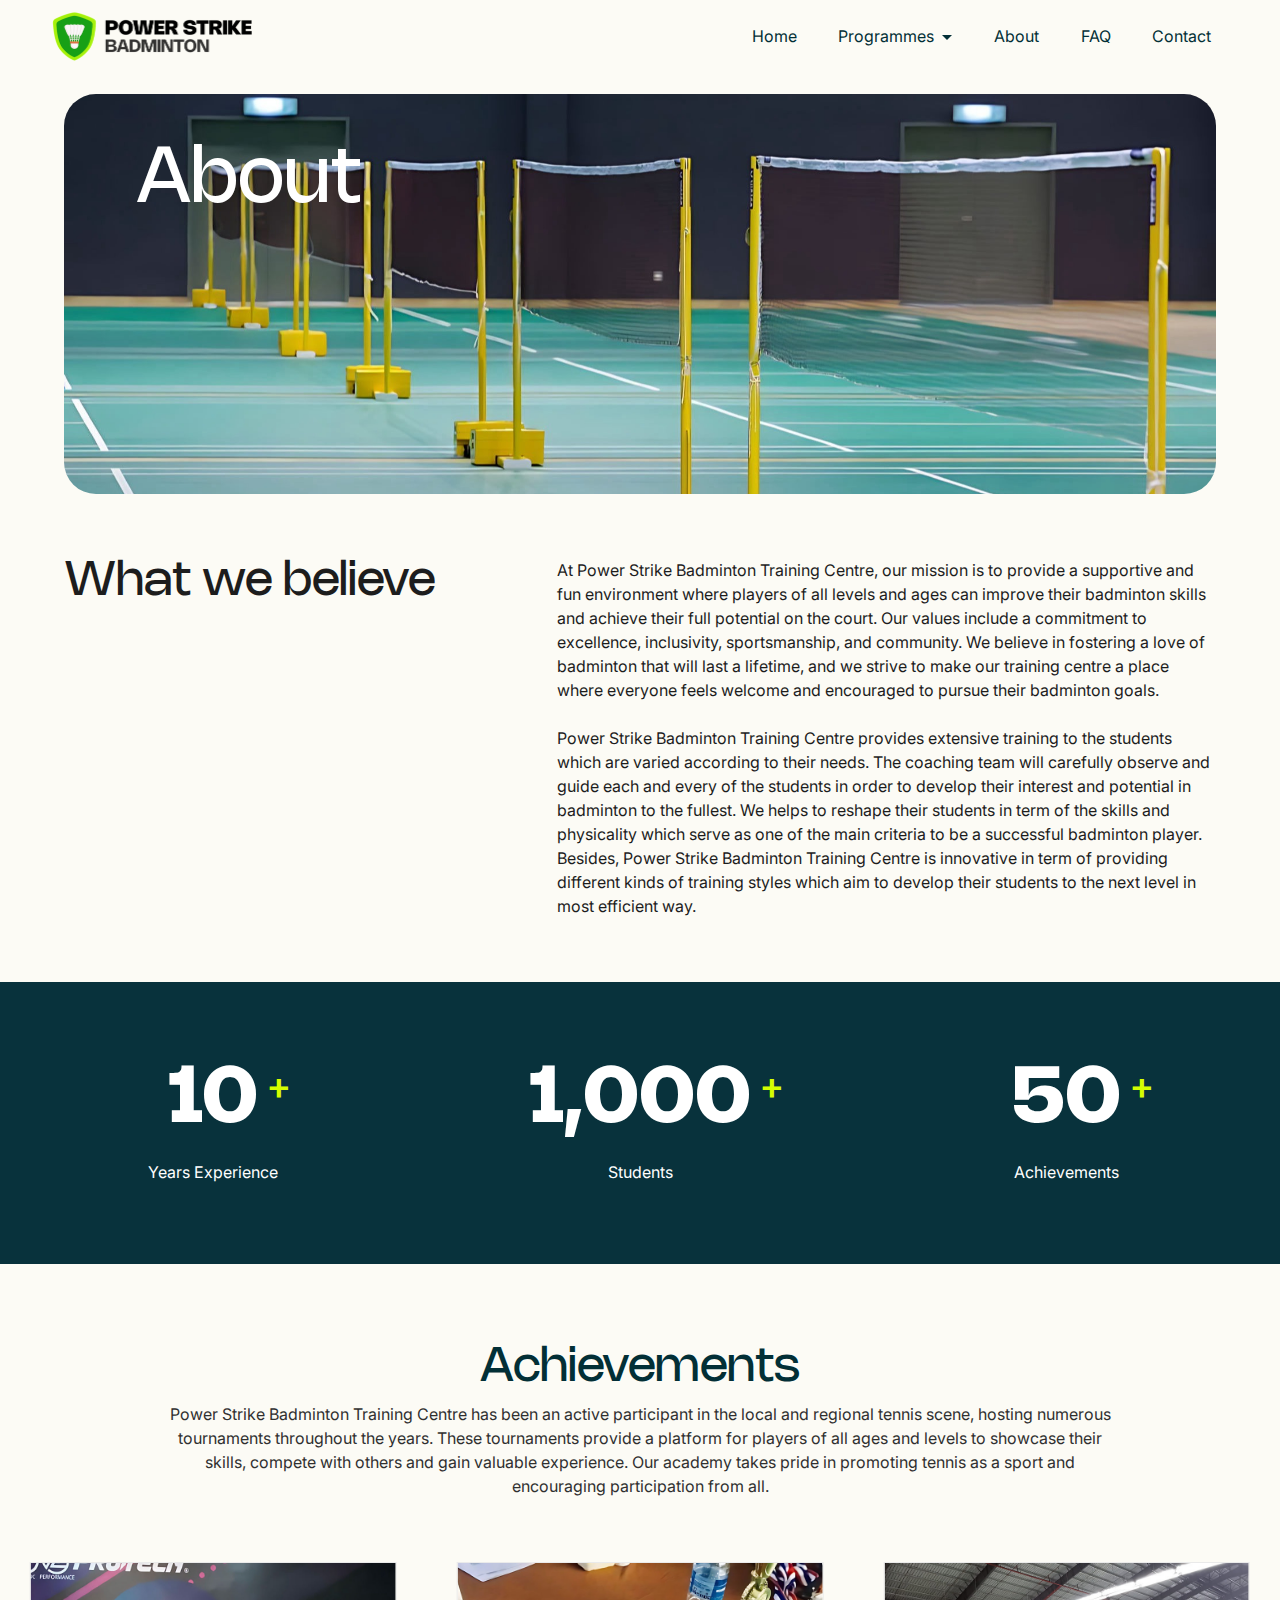
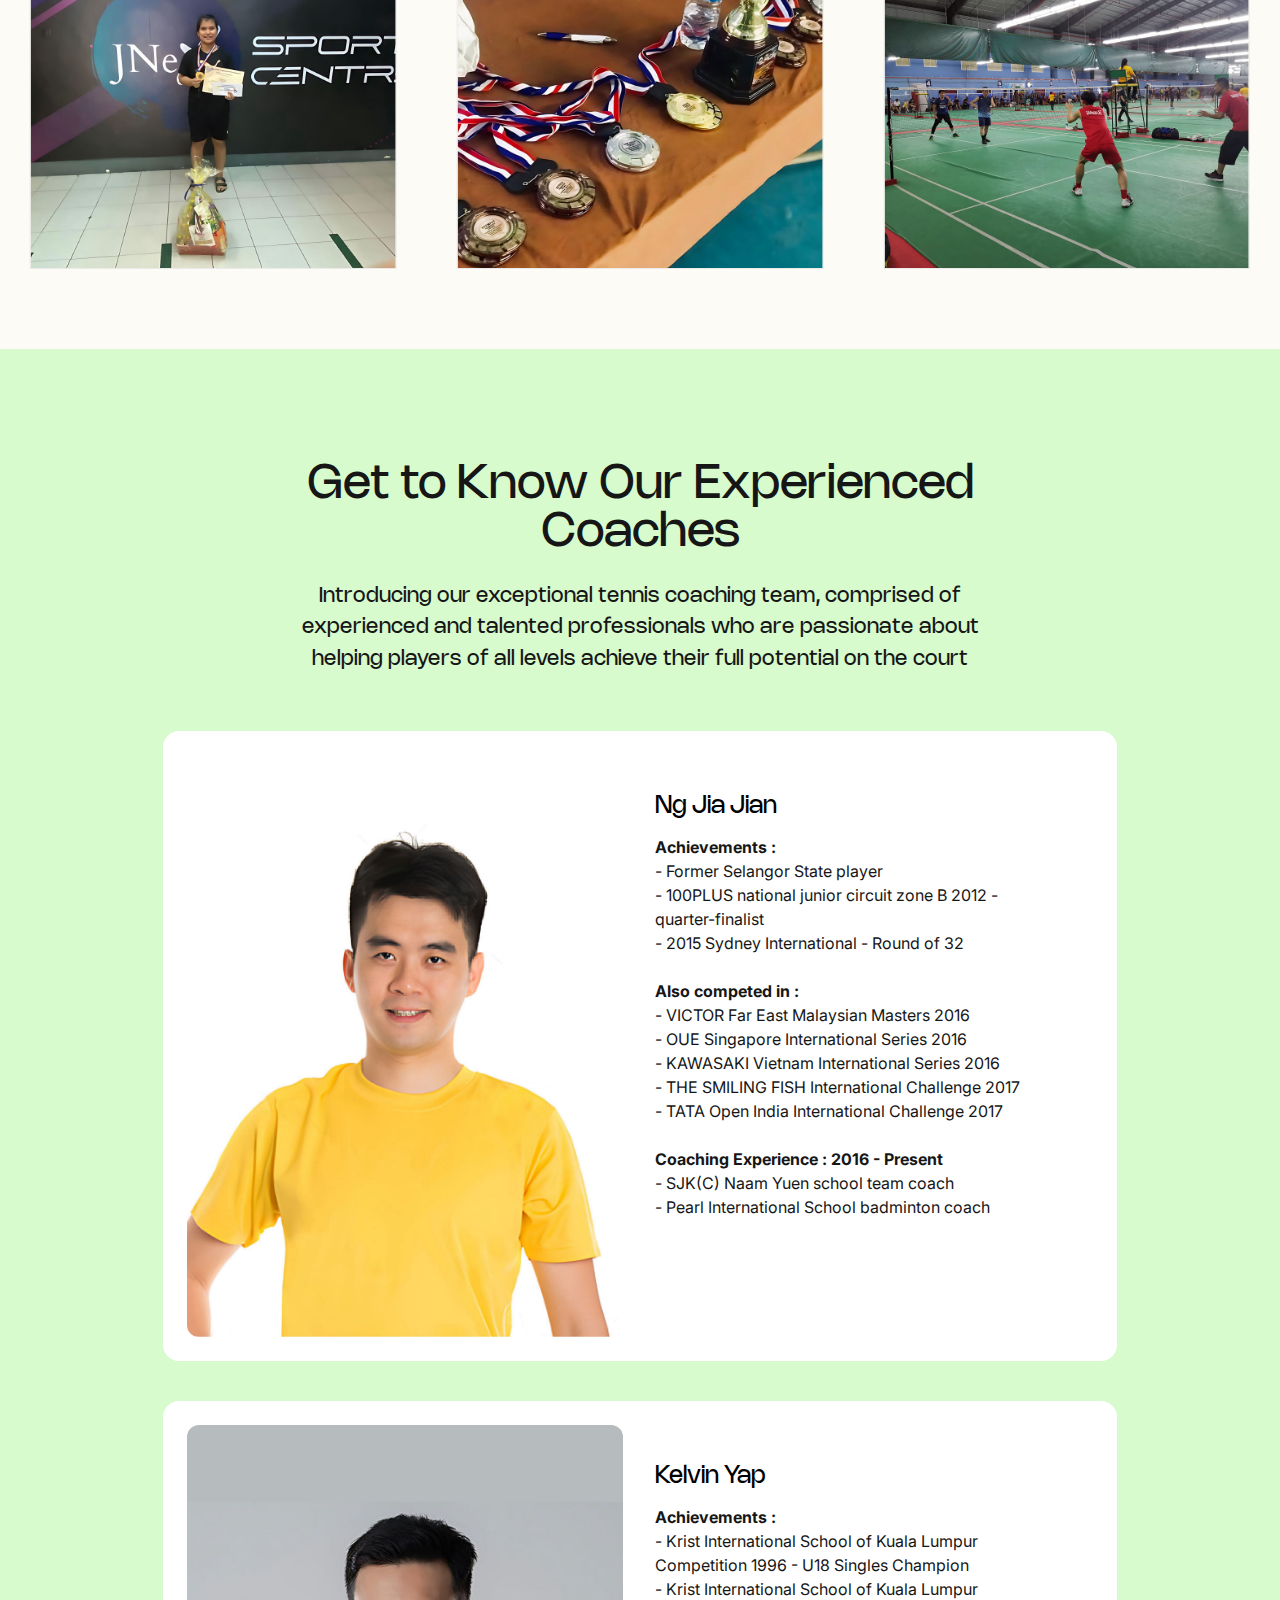
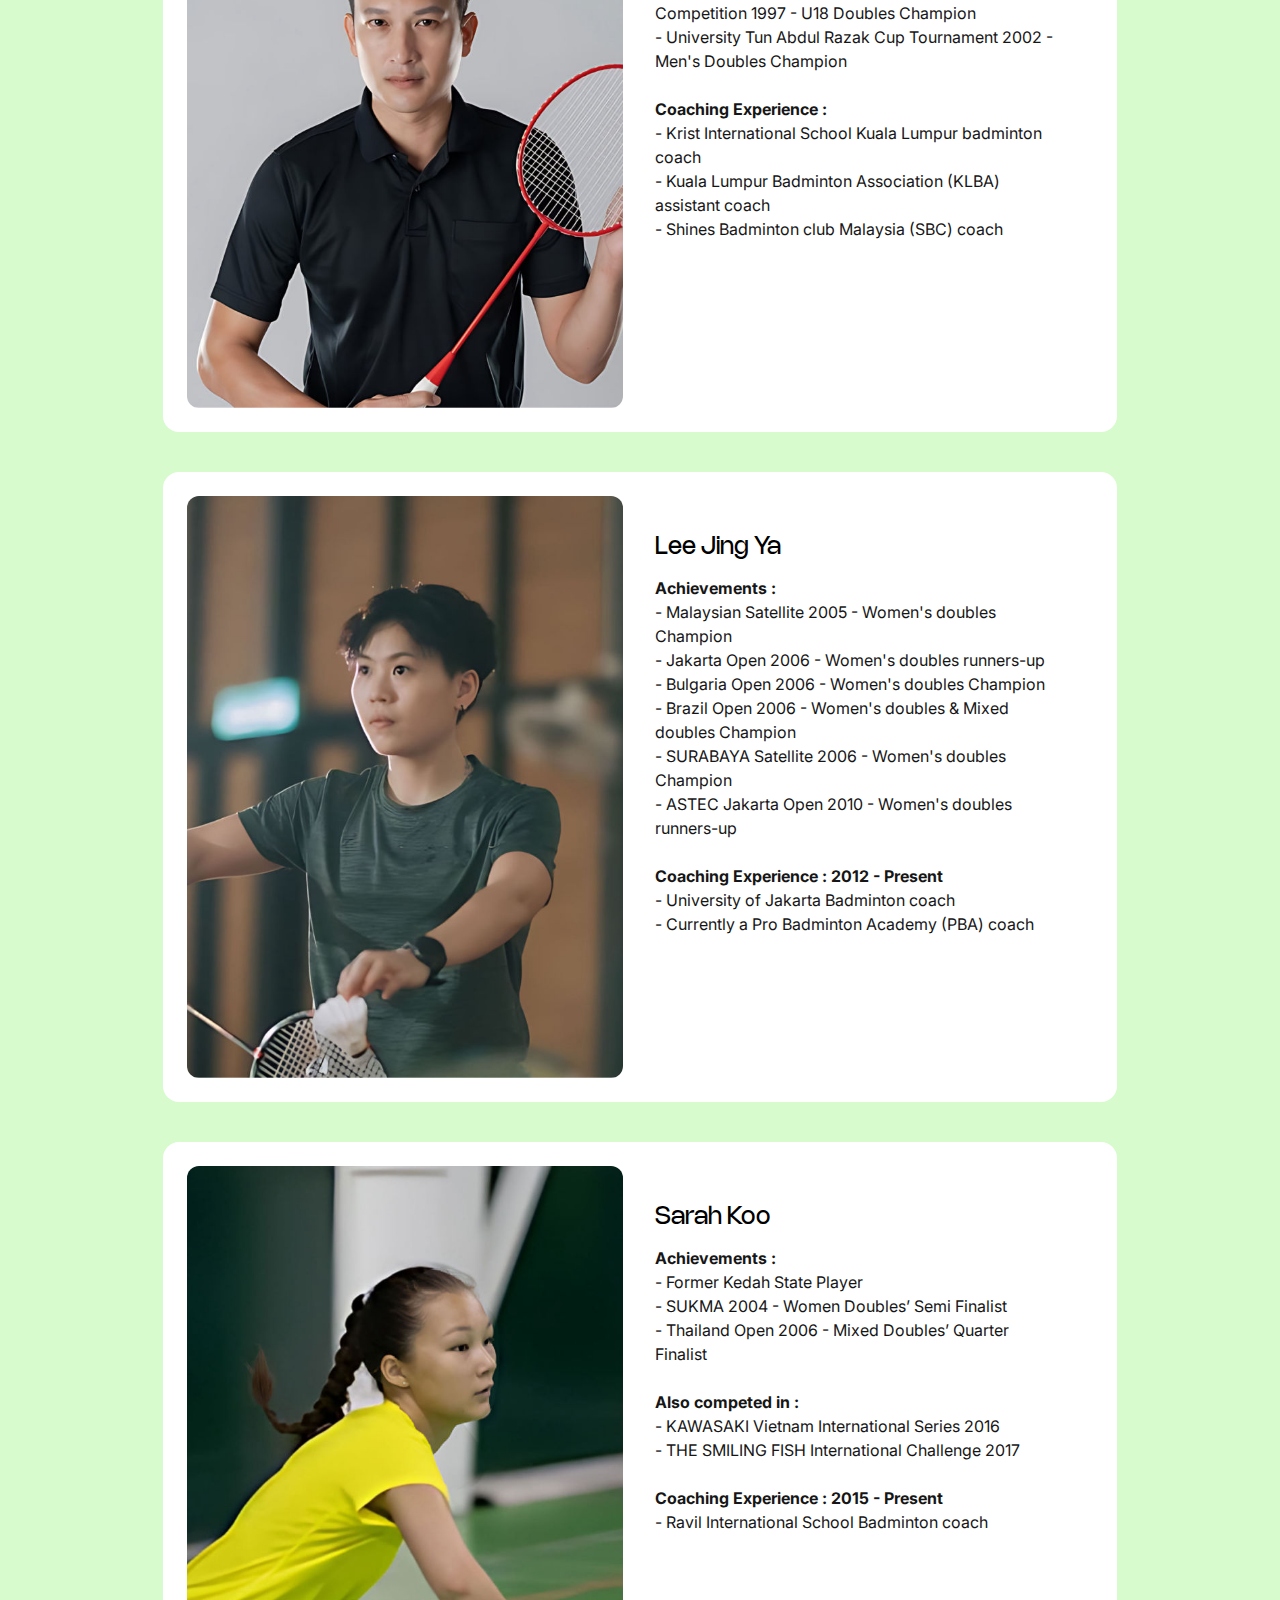
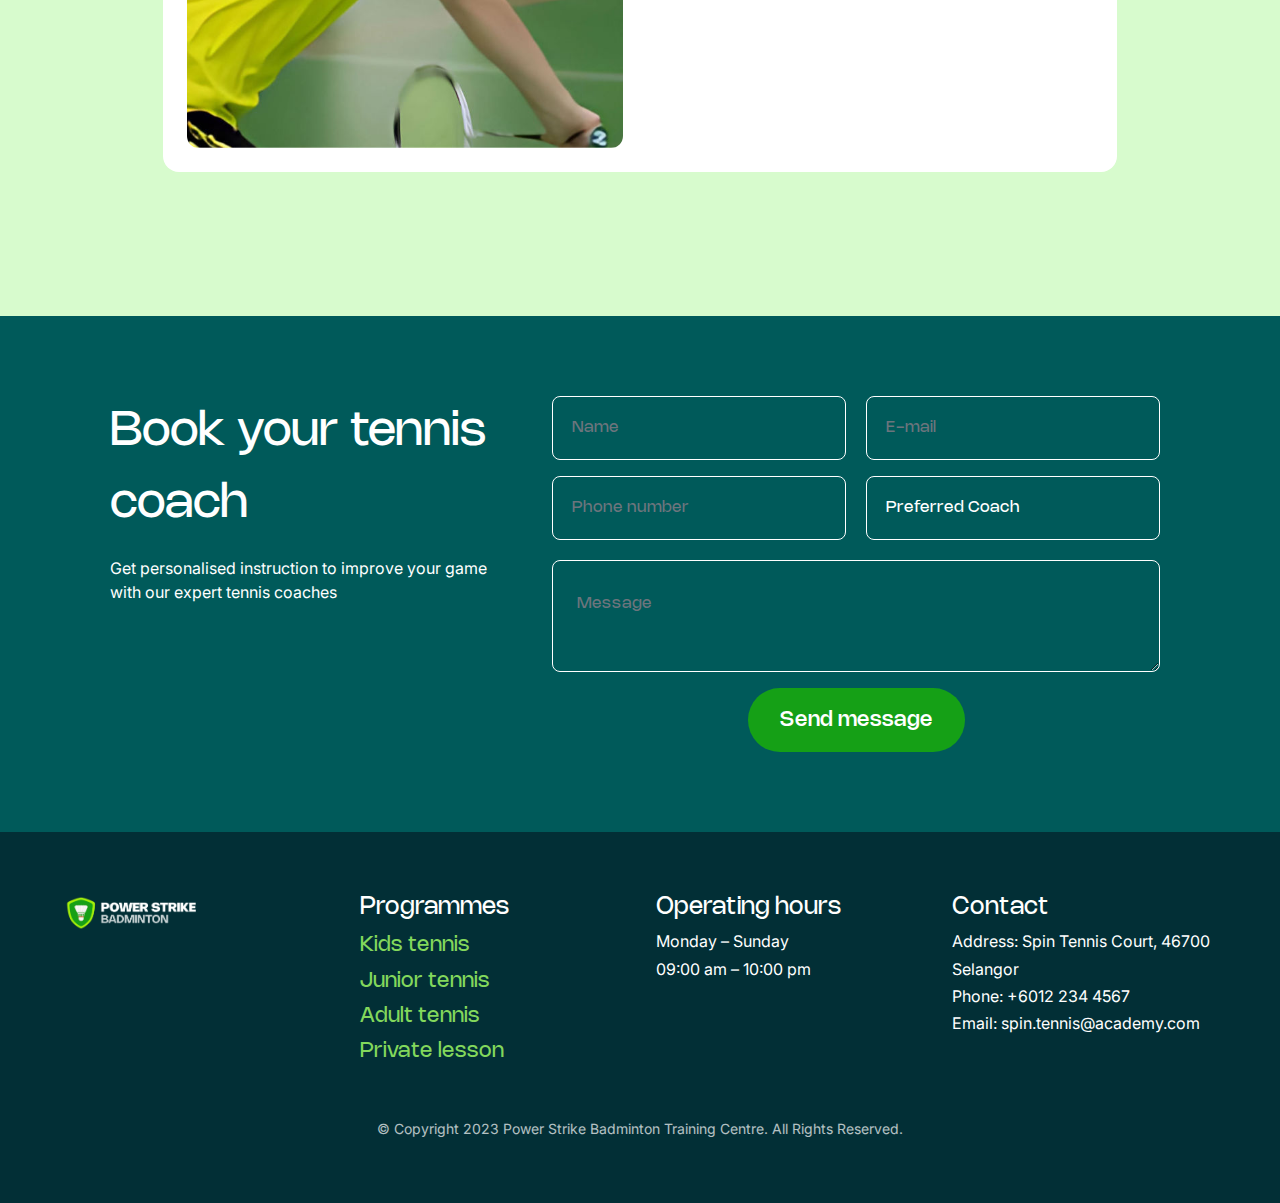
==== about.html @ 997b8aa1 "create github pages" ====
<!DOCTYPE html>
<html  >
<head>
  
  <meta charset="UTF-8">
  <meta http-equiv="X-UA-Compatible" content="IE=edge">
  
  <meta name="twitter:card" content="summary_large_image"/>
  <meta name="twitter:image:src" content="assets/images/about-meta.jpg">
  <meta property="og:image" content="assets/images/about-meta.jpg">
  <meta name="twitter:title" content="About | Power Strike Badminton Training Centre">
  <meta name="viewport" content="width=device-width, initial-scale=1, minimum-scale=1">
  <link rel="shortcut icon" href="assets/images/psb-icon-128x128.png" type="image/x-icon">
  <meta name="description" content="Step into the energetic world of Power Strike Badminton Training Centre, where our team of friendly coaches and welcoming atmosphere make every session a joyful journey towards badminton mastery.">
  
  
  <title>About | Power Strike Badminton Training Centre</title>
  <link rel="stylesheet" href="assets/web/assets/mobirise-icons2/mobirise2.css">
  <link rel="stylesheet" href="assets/bootstrap/css/bootstrap.min.css">
  <link rel="stylesheet" href="assets/bootstrap/css/bootstrap-grid.min.css">
  <link rel="stylesheet" href="assets/bootstrap/css/bootstrap-reboot.min.css">
    <link rel="stylesheet" href="assets/dropdown/css/style.css">
  <link rel="stylesheet" href="assets/socicon/css/styles.css">
  <link rel="stylesheet" href="assets/recaptcha.css">
  <link href="assets/fonts/style.css" rel="stylesheet">
  <link rel="preload" href="https://fonts.googleapis.com/css?family=Inter:100,200,300,400,500,600,700,800,900&display=swap" as="style" onload="this.onload=null;this.rel='stylesheet'">
  <noscript><link rel="stylesheet" href="https://fonts.googleapis.com/css?family=Inter:100,200,300,400,500,600,700,800,900&display=swap"></noscript>
  <link rel="preload" as="style" href="assets/mobirise/css/mbr-additional.css"><link rel="stylesheet" href="assets/mobirise/css/mbr-additional.css" type="text/css">

  
  
  

</head>
<body>

<!-- Analytics -->
<!-- Google tag (gtag.js) -->
<script async src="https://www.googletagmanager.com/gtag/js?id=G-ED5LH9JKSZ"></script>
<script>
  window.dataLayer = window.dataLayer || [];
  function gtag(){dataLayer.push(arguments);}
  gtag('js', new Date());

  gtag('config', 'G-ED5LH9JKSZ');
</script>
<!-- /Analytics -->


  <style>
.display-4, .display-7, span, p, a {
    line-height: 150%;
}
.mbr-section-btn .btn {
    min-height: auto;
    padding: 16px 32px;
    font-weight: 500!important;
}
.copyright {
    font-size: 14px;
    opacity: 0.7;
}
.btn-primary,
.btn-primary:active {
  background: linear-gradient(to bottom, #15A016 0 33.33333333%, #15A016 33.33333333%, #0B4D23 66.66666667%, #0B4D23 66.66666667% 100%) !important;
  border: none !important;
  color: #fff !important;
  background-position: top !important;
  background-size: 100% 300% !important;
}
.btn-primary:hover,
.btn-primary:focus,
.btn-primary.focus,
.btn-primary.active {
  color: #ffffff !important;
  background: linear-gradient(to bottom, #15A016 0 33.33333333%, #15A016 33.33333333%, #0B4D23 66.66666667%, #0B4D23 66.66666667% 100%) !important;
  border: none !important;
  background-position: bottom !important;
  background-size: 100% 300% !important;
}
.cid-tD6SphtdWM .dropdown-item:hover,
.cid-tD6SphtdWM .dropdown-item:focus {
  background: #15A016 !important;
}
</style>
  <section data-bs-version="5.1" class="menu menu1 cid-tD6SphtdWM" once="menu" id="menu1-36">
    

    <nav class="navbar navbar-dropdown navbar-fixed-top navbar-expand-lg">
        <div class="container-fluid">
            <div class="navbar-brand">
                <span class="navbar-logo">
                    <a href="index.html">
                        <img src="assets/images/psb-logo-409x106.png" alt="Spin Tennis Academy" style="height: 3.3rem;">
                    </a>
                </span>
                
            </div>
            <button class="navbar-toggler" type="button" data-toggle="collapse" data-bs-toggle="collapse" data-target="#navbarSupportedContent" data-bs-target="#navbarSupportedContent" aria-controls="navbarNavAltMarkup" aria-expanded="false" aria-label="Toggle navigation">
                <div class="hamburger">
                    <span></span>
                    <span></span>
                    <span></span>
                    <span></span>
                </div>
            </button>
            <div class="collapse navbar-collapse" id="navbarSupportedContent">
                <ul class="navbar-nav nav-dropdown nav-right" data-app-modern-menu="true"><li class="nav-item"><a class="nav-link link text-success display-7" href="index.html">Home</a></li><li class="nav-item dropdown"><a class="nav-link link dropdown-toggle text-success show display-7" href="#" data-toggle="dropdown-submenu" data-bs-toggle="dropdown" data-bs-auto-close="outside" aria-expanded="false">Programmes</a><div class="dropdown-menu show" aria-labelledby="dropdown-338" data-bs-popper="none"><a class="dropdown-item text-success text-primary display-7" href="junior-beginner-programme.html">Junior Beginner Programme</a><a class="dropdown-item text-success text-primary display-7" href="elite-programme.html">Elite Programme</a><a class="dropdown-item text-success text-primary display-7" href="adult-programme.html">Adult Group Training</a><a class="dropdown-item text-success text-primary display-7" href="private-lesson.html">Private lesson</a></div></li><li class="nav-item"><a class="nav-link link text-success display-7" href="about.html">About</a></li>
                    
                    <li class="nav-item"><a class="nav-link link text-success text-primary display-7" href="faq.html">FAQ</a></li>
                    <li class="nav-item"><a class="nav-link link text-success display-7" href="contact.html">Contact</a></li></ul>
                
                
            </div>
        </div>
    </nav>
</section>

<div class="hero-container cid-tCViJKNo5k" style="background-color: #fcfbf5; padding: 2rem 4rem 4rem; margin-top: 0.1rem;" id="header1-1e" data-rv-view="593">
<section data-bs-version="5.1" class="header1 cinemam5" group="Headers" style="border-radius: 40px; min-height:400px">
<style>@media screen and (max-width: 768px) {
  .hero-container {
    padding: 0.8rem 1rem 1rem !important;
  }
    }</style>
    
    
    
    
    <img class="section-bg-img" src="assets/images/getpaidstock-2000x1295.jpeg" alt="" media-simple="true"> 
    <div class="container-fluid">
        <div class="row">
            <div class="col-12 mt-5">
                <div class="title-wrapper">
                    <h1 class="mbr-section-title mbr-fonts-style display-1">About</h1>
                </div>
            </div>
            <div class="col-12 col-lg-6">
                <div class="text-wrapper">
                    
                    
                </div>
            </div>
        </div>
    </div>
  
</section> </div>

<section data-bs-version="5.1" class="content1 advisorym5 cid-tCVmKR9pzg" id="content1-1h">

    

    
    

    <div class="container-fluid">
        <div class="row">
            <div class="col-12 col-lg-5">
                <div class="subtitle-wrapper">
                    <h3 class="mbr-section-subtitle mbr-fonts-style display-2">
                        What we believe</h3>
                </div>
            </div>
            <div class="col-12 col-lg-7">
                <div class="title-wrapper">
                    <h2 class="mbr-section-title mbr-fonts-style display-7">At Power Strike Badminton Training Centre, our mission is to provide a supportive and fun environment where players of all levels and ages can improve their badminton skills and achieve their full potential on the court. Our values include a commitment to excellence, inclusivity, sportsmanship, and community. We believe in fostering a love of badminton that will last a lifetime, and we strive to make our training centre a place where everyone feels welcome and encouraged to pursue their badminton goals.&nbsp;<br><br>Power Strike Badminton Training Centre provides extensive training to the students which are varied according to their needs. The coaching team will carefully observe and guide each and every of the students in order to develop their interest and potential in badminton to the fullest. We helps to reshape their students in term of the skills and physicality which serve as one of the main criteria to be a successful badminton player. Besides, Power Strike Badminton Training Centre is innovative in term of providing different kinds of training styles which aim to develop their students to the next level in most efficient way.</h2>
                    
                </div>
            </div>
        </div>
    </div>
</section>

<section data-bs-version="5.1" class="features2 elevatem5 cid-tGvuAc3k4x" id="features2-3e">

    

    
    

    <div class="container">
        <div class="row">
            <div class="col-12 col-lg-4">
                <div class="card-wrapper">
                    <div class="card-number">
                        <p class="mbr-number mbr-fonts-style display-1">
                            <strong>10<br><span>+</span></strong>
                        </p>
                    </div>
                    <p class="mbr-text mbr-fonts-style display-7">
                        Years Experience</p>
                </div>
            </div>
            <div class="col-12 col-lg-4">
                <div class="card-wrapper">
                    <div class="card-number">
                        <p class="mbr-number mbr-fonts-style display-1">
                            <strong>1,000<br><span>+</span></strong>
                        </p>
                    </div>
                    <p class="mbr-text mbr-fonts-style display-7">
                        Students</p>
                </div>
            </div>
            <div class="col-12 col-lg-4">
                <div class="card-wrapper">
                    <div class="card-number">
                        <p class="mbr-number mbr-fonts-style display-1">
                            <strong>50<span>+</span></strong>
                        </p>
                    </div>
                    <p class="mbr-text mbr-fonts-style display-7">
                        Achievements</p>
                </div>
            </div>
        </div>
    </div>
</section>

<section data-bs-version="5.1" class="slider1 charitym5 mbr-embla cid-tD6HQ8nscG" id="aslider1-35">
    

    
    <div class="position-relative">
        <div class="container">
            <div class="row mbr-section-head">
                <h4 class="mbr-section-title mbr-fonts-style mb-0 display-2">Achievements</h4>
                <h5 class="col-12 col-lg-10 mbr-section-subtitle mbr-fonts-style mb-0 display-7">Power Strike Badminton Training Centre has been an active participant in the local and regional tennis scene, hosting numerous tournaments throughout the years. These tournaments provide a platform for players of all ages and levels to showcase their skills, compete with others and gain valuable experience. Our academy takes pride in promoting tennis as a sport and encouraging participation from all.<br></h5>

            </div>
        </div>

        <div class="embla" data-skip-snaps="true" data-align="center" data-contain-scroll="trimSnaps" data-loop="true" data-auto-play="true" data-auto-play-interval="5" data-draggable="true">
            <div class="embla__viewport container-fluid">
                <div class="embla__container">

                    <div class="embla__slide slider-image item active">
                        <div class="slide-content">
                            <div class="item-wrapper">
                                <div class="item-img">
                                    <img src="assets/images/46346627-1122631924570845-6690815309156188160-n-1000x750.jpg" alt="" data-slide-to="0" data-bs-slide-to="0">
                                </div>
                            </div>
                        </div>
                    </div><div class="embla__slide slider-image item">
                        <div class="slide-content">
                            <div class="item-wrapper">
                                <div class="item-img">
                                    <img src="assets/images/287495762-533900495153137-1388232738329273297-n-1000x750.jpg" alt="" data-slide-to="1" data-bs-slide-to="1">
                                </div>
                            </div>
                        </div>
                    </div><div class="embla__slide slider-image item">
                        <div class="slide-content">
                            <div class="item-wrapper">
                                <div class="item-img">
                                    <img src="assets/images/40072194-10213722585478084-982105204931428352-n-1000x1334.jpg" alt="" data-slide-to="2" data-bs-slide-to="2">
                                </div>
                            </div>
                        </div>
                    </div><div class="embla__slide slider-image item">
                        <div class="slide-content">
                            <div class="item-wrapper">
                                <div class="item-img">
                                    <img src="assets/images/4c0c77300af9afe7bf9db8054c41735d-1000x667.jpg" alt="" data-slide-to="3" data-bs-slide-to="3">
                                </div>
                            </div>
                        </div>
                    </div><div class="embla__slide slider-image item">
                        <div class="slide-content">
                            <div class="item-wrapper">
                                <div class="item-img">
                                    <img src="assets/images/38678677-2101238409947108-8799467045436522496-n-1000x750.jpg" alt="" data-slide-to="4" data-bs-slide-to="4">
                                </div>
                            </div>
                        </div>
                    </div><div class="embla__slide slider-image item">
                        <div class="slide-content">
                            <div class="item-wrapper">
                                <div class="item-img">
                                    <img src="assets/images/31945887-10156393428082220-5539522584997003264-n-1000x750.jpg" alt="" data-slide-to="5" data-bs-slide-to="5">
                                </div>
                            </div>
                        </div>
                    </div><div class="embla__slide slider-image item">
                        <div class="slide-content">
                            <div class="item-wrapper">
                                <div class="item-img">
                                    <img src="assets/images/307000014-171025572172029-6592819346904686740-n-1000x1336.jpg" alt="" data-slide-to="6" data-bs-slide-to="6">
                                </div>
                            </div>
                        </div>
                    </div>

                </div>
            </div>
            <button class="embla__button embla__button--prev">
                <span class="mobi-mbri mobi-mbri-arrow-prev mbr-iconfont" aria-hidden="true"></span>
                <span class="sr-only visually-hidden visually-hidden">Previous</span>
            </button>
            <button class="embla__button embla__button--next">
                <span class="mobi-mbri mobi-mbri-arrow-next mbr-iconfont" aria-hidden="true"></span>
                <span class="sr-only visually-hidden visually-hidden">Next</span>
            </button>
        </div>
    </div>
</section>

<section data-bs-version="5.1" class="people1 cid-tCVnHw5tiv" id="apeople1-1i">

    

    

    <div class="container">
        <div class="row justify-content-center">
            <div class="col-12">
                <div class="title-container">
                    <h3 class="mbr-section-title mb-0 mbr-fonts-style align-center display-2">Get to Know Our Experienced Coaches</h3>
                    <h4 class="mbr-section-subtitle mb-0 mbr-fonts-style align-center display-4">Introducing our exceptional tennis coaching team, comprised of experienced and talented professionals who are passionate about helping players of all levels achieve their full potential on the court</h4>
                </div>
            </div>
        </div>
        <div class="row justify-content-center">
            <div class="col-md-10 col-12">
                <div class="grid-container">
                    <div class="content-container item features-image active">
                        <div class="text-container item-wrapper">
                            <div class="text-wrapper">
                                <div class="header-wrap">
                                    <div class="img-container">
                                        <img src="assets/images/frame-13-1000x1334.jpg" data-slide-to="1" data-bs-slide-to="1" alt="">
                                    </div>
                                </div>
                                <div class="text-padding">
                                    <p class="name-text mbr-fonts-style display-5">
                                            Ng Jia Jian</p>
                                    
                                    <p class="mbr-text align-center mbr-fonts-style display-7"><strong>Achievements :<br></strong>- Former Selangor State player<br>- 100PLUS national junior circuit zone B 2012 - quarter-finalist<br>- 2015 Sydney International - Round of 32<br><br><strong>Also competed in :<br></strong>- VICTOR Far East Malaysian Masters 2016<br>- OUE Singapore International Series 2016<br>- KAWASAKI Vietnam International Series 2016<br>- THE SMILING FISH International Challenge 2017<br>- TATA Open India International Challenge 2017<br><br><strong>Coaching Experience : 2016 - Present</strong><br>- SJK(C) Naam Yuen school team coach<br>- Pearl International School badminton coach<br></p>
                                    
                                </div>
                            </div>
                        </div>
                    </div><div class="content-container item features-image">
                        <div class="text-container item-wrapper">
                            <div class="text-wrapper">
                                <div class="header-wrap">
                                    <div class="img-container">
                                        <img src="assets/images/frame-14-645x860.jpg" data-slide-to="2" data-bs-slide-to="2" alt="">
                                    </div>
                                </div>
                                <div class="text-padding">
                                    <p class="name-text mbr-fonts-style display-5">Kelvin Yap</p>
                                    
                                    <p class="mbr-text align-center mbr-fonts-style display-7"><strong>Achievements :<br></strong>- Krist International School of Kuala Lumpur Competition 1996 - U18 Singles Champion<br>- Krist International School of Kuala Lumpur Competition 1997 - U18 Doubles Champion<br>- University Tun Abdul Razak Cup Tournament 2002 - Men's Doubles Champion<br><br><strong>Coaching Experience :<br></strong>- Krist International School Kuala Lumpur badminton coach<br>- Kuala Lumpur Badminton Association (KLBA) assistant coach<br>- Shines Badminton club Malaysia (SBC) coach<br></p>
                                    
                                </div>
                            </div>
                        </div>
                    </div><div class="content-container item features-image">
                        <div class="text-container item-wrapper">
                            <div class="text-wrapper">
                                <div class="header-wrap">
                                    <div class="img-container">
                                        <img src="assets/images/frame-15-645x860.jpg" data-slide-to="3" data-bs-slide-to="3" alt="">
                                    </div>
                                </div>
                                <div class="text-padding">
                                    <p class="name-text mbr-fonts-style display-5">
                                            Lee Jing Ya</p>
                                    
                                    <p class="mbr-text align-center mbr-fonts-style display-7"><strong>Achievements :<br></strong>- Malaysian Satellite 2005 - Women's doubles Champion<br>- Jakarta Open 2006 - Women's doubles runners-up<br>- Bulgaria Open 2006 - Women's doubles Champion<br>- Brazil Open 2006 - Women's doubles &amp; Mixed doubles Champion<br>- SURABAYA Satellite 2006 - Women's doubles Champion<br>- ASTEC Jakarta Open 2010 - Women's doubles runners-up<br><br><strong>Coaching Experience : 2012 - Present<br></strong>- University of Jakarta Badminton coach<br>- Currently a Pro Badminton Academy (PBA) coach</p>
                                    
                                </div>
                            </div>
                        </div>
                    </div><div class="content-container item features-image">
                        <div class="text-container item-wrapper">
                            <div class="text-wrapper">
                                <div class="header-wrap">
                                    <div class="img-container">
                                        <img src="assets/images/frame-16-645x860.jpg" data-slide-to="0" data-bs-slide-to="0" alt="">
                                    </div>
                                </div>
                                <div class="text-padding">
                                    <p class="name-text mbr-fonts-style display-5">Sarah Koo</p>
                                    
                                    <p class="mbr-text align-center mbr-fonts-style display-7"><strong>Achievements :<br></strong>- Former Kedah State Player<br>- SUKMA 2004 - Women Doubles’ Semi Finalist<br>- Thailand Open 2006 - Mixed Doubles’ Quarter Finalist<br><br><strong>Also competed in :</strong><br>- KAWASAKI Vietnam International Series 2016<br>- THE SMILING FISH International Challenge 2017<br><br><strong>Coaching Experience : 2015 - Present<br></strong>- Ravil International School Badminton coach<br></p>
                                    
                                </div>
                            </div>
                        </div>
                    </div>

                    
                </div>
            </div>
        </div>
    </div>
</section>

<section data-bs-version="5.1" class="form1 cid-tCVurqq3x6" id="form1-1p">
    
    
    <div class="container-fluid">
        <div class="row">
            <div class="form-container">
                <div class="container-title mb-4">
                    <h3 class="mbr-section-title mbr-fonts-style mb-3 display-2"><p>Book your tennis coach</p></h3>
                    <p class="mbr-text mbr-white mbr-fonts-style mb-0 display-7">Get personalised instruction to improve your game with our expert tennis coaches</p>
                </div>
                <div class="mbr-form form-wrapper" data-form-type="formoid">
<!--Formbuilder Form-->
<form action="https://mobirise.eu/" method="POST" class="mbr-form form-with-styler" data-form-title="Form Name"><input type="hidden" name="email" data-form-email="true" value="OeDjEOnU26KKkYkf5pCd/Lgejw9KN1m4c82SzlcLLysf05nMC94pZ0o61GdIuV9BnDeg7RPXLduHREYiyEWy9nl4cGHwWLCMMGeT6w7IbCG/Z2uA/uBu0AH+VNOdpHcl.6y3RjKnX9rjunIliEQYk6+SjogfYJb3u9SmNxljHVSTp3IHB+b9AN7/CD+mn6bzUoKFlGN4+M7He0rNiIgvRximlH+cEuHy03TEBXLn4HGf01nk4TOcNrW3qyvg5ahtn">
<div class="row">
<div hidden="hidden" data-form-alert="" class="alert alert-success col-12">Thank you for your interest in our coaching services! One of our team members will be in touch with you shortly to confirm your booking and answer any questions you may have.</div>
<div hidden="hidden" data-form-alert-danger="" class="alert alert-danger col-12">Oops...! some problem!</div>
</div>
<div class="dragArea row">
<div class="col-lg-6 col-md-12 col-sm-12 form-group mb-3" data-for="name">
<input type="text" name="name" placeholder="Name" data-form-field="name" class="form-control display-7" value="" id="name-form1-1p">
</div>
<div class="col-lg-6 col-md-12 col-sm-12 form-group mb-3" data-for="email">
<input type="email" name="email" placeholder="E-mail" data-form-field="email" class="form-control display-7" value="" id="email-form1-1p">
</div>
<div data-for="Phone number" class="col-lg-6 col-md-12 col-sm-12 form-group">
<input type="tel" name="Phone number" data-form-field="Phone number" class="form-control display-7" placeholder="Phone number" value="" id="Phone number-form1-1p">
</div>
<div data-for="Preferred Coach" class="col-lg-6 col-md-12 col-sm-12 form-group">
<select name="Preferred Coach" data-form-field="Preferred Coach" class="form-control form-select display-7" id="Preferred Coach-form1-1p">
<option value="Preferred Coach">Preferred Coach</option>
<option value="Aishah">Aishah</option>
<option value="Alex">Alex</option>
<option value="Derek">Derek</option>
<option value="Sarah">Sarah</option>
<option value="Selen">Selen</option>
<option value="Yusof">Yusof</option>
</select>
</div>
<div class="col-12 form-group mb-3" data-for="textarea">
<textarea name="textarea" placeholder="Message" data-form-field="textarea" class="form-control form-textarea display-7" id="textarea-form1-1p"></textarea>
</div>
<div class="col-lg-12 col-md-12 col-sm-12 mbr-section-btn">
<button type="submit" class="w-100 w-100 btn btn-primary display-4">Send message</button>
</div>
</div>
</form><!--Formbuilder Form-->
</div>
            </div>

        </div>
    </div>
</section>

<section data-bs-version="5.1" class="footer4 cid-tCYFdOgVeR" once="footers" id="footer4-32">
    
    

    
    <div class="container">
        <div class="row mbr-white">
            <div class="col-6 col-lg-3 mb-3">
                <div class="media-wrap col-12">
                    <a href="index.html">
                        <img src="assets/images/psb-logo-white-307x79.png" alt="">
                    </a>
                </div>
            </div>
            <div class="col-12 col-md-6 col-lg-3">
                <h5 class="mbr-section-subtitle mbr-fonts-style mb-2 display-5">
                    Programmes</h5>
                <ul class="list mbr-fonts-style display-4">
                    <li class="mbr-text item-wrap"><a href="kids-tennis.html" class="text-danger">Kids tennis</a></li>
                    <li class="mbr-text item-wrap"><a href="Junior Tennis.html" class="text-danger">Junior tennis</a></li><a href="Junior Tennis.html" class="text-primary">
                    </a><li class="mbr-text item-wrap"><a href="adult-tennis.html" class="text-danger">Adult tennis</a></li>
                    <li class="mbr-text item-wrap"><a href="private-session.html" class="text-danger">Private lesson</a></li>
                </ul>
            </div>
            <div class="col-12 col-md-6 col-lg-3">
                <h5 class="mbr-section-subtitle mbr-fonts-style mb-2 display-5">
                    Operating hours</h5>
                <ul class="list mbr-fonts-style display-7">
                    <li class="mbr-text item-wrap">Monday – Sunday</li><li class="mbr-text item-wrap">09:00 am – 10:00 pm</li>
                </ul>
            </div>
            <div class="col-12 col-md-6 col-lg-3">
                <h5 class="mbr-section-subtitle mbr-fonts-style mb-2 display-5">
                    Contact</h5>
                <ul class="list mbr-fonts-style display-7">
                    <li class="mbr-text item-wrap">Address: Spin Tennis Court, 46700 Selangor</li>
                    <li class="mbr-text item-wrap">Phone: +6012 234 4567</li>
                    <li class="mbr-text item-wrap"><span style="font-size: 1rem;">Email: spin.tennis@academy.com</span><br></li>
                </ul>
            </div>
            <div class="col-12 mt-5">
                <p class="mbr-text mb-0 mbr-fonts-style copyright align-center display-7">
                    © Copyright 2023 Power Strike Badminton Training Centre. All Rights Reserved.</p>
            </div>
        </div>
    </div>
</section>


<script src="assets/bootstrap/js/bootstrap.bundle.min.js"></script>
  <script src="assets/smoothscroll/smooth-scroll.js"></script>
  <script src="assets/ytplayer/index.js"></script>
      <script src="assets/embla/embla.min.js"></script>
  <script src="assets/embla/script.js"></script>
  <script src="assets/dropdown/js/navbar-dropdown.js"></script>
  <script src="assets/theme/js/script.js"></script>
  <script src="assets/formoid.min.js"></script>
  
  
  

</body>
</html>
---- assets/web/assets/mobirise-icons2/mobirise2.css ----
@font-face {
  font-family: 'Moririse2';
  font-display: swap;
  src:  url('mobirise2.eot?f2bix4');
  src:  url('mobirise2.eot?f2bix4#iefix') format('embedded-opentype'),
    url('mobirise2.ttf?f2bix4') format('truetype'),
    url('mobirise2.woff?f2bix4') format('woff'),
    url('mobirise2.svg?f2bix4#mobirise2') format('svg');
  font-weight: normal;
  font-style: normal;
}

[class^="mobi-"], [class*=" mobi-"] {
  /* use !important to prevent issues with browser extensions that change fonts */
  font-family: 'Moririse2' !important;
  speak: none;
  font-style: normal;
  font-weight: normal;
  font-variant: normal;
  text-transform: none;
  line-height: 1;

  /* Better Font Rendering =========== */
  -webkit-font-smoothing: antialiased;
  -moz-osx-font-smoothing: grayscale;
}

.mobi-mbri-add-submenu:before {
  content: "\e900";
}
.mobi-mbri-alert:before {
  content: "\e901";
}
.mobi-mbri-align-center:before {
  content: "\e902";
}
.mobi-mbri-align-justify:before {
  content: "\e903";
}
.mobi-mbri-align-left:before {
  content: "\e904";
}
.mobi-mbri-align-right:before {
  content: "\e905";
}
.mobi-mbri-android:before {
  content: "\e906";
}
.mobi-mbri-apple:before {
  content: "\e907";
}
.mobi-mbri-arrow-down:before {
  content: "\e908";
}
.mobi-mbri-arrow-next:before {
  content: "\e909";
}
.mobi-mbri-arrow-prev:before {
  content: "\e90a";
}
.mobi-mbri-arrow-up:before {
  content: "\e90b";
}
.mobi-mbri-bold:before {
  content: "\e90c";
}
.mobi-mbri-bookmark:before {
  content: "\e90d";
}
.mobi-mbri-bootstrap:before {
  content: "\e90e";
}
.mobi-mbri-briefcase:before {
  content: "\e90f";
}
.mobi-mbri-browse:before {
  content: "\e910";
}
.mobi-mbri-bulleted-list:before {
  content: "\e911";
}
.mobi-mbri-calendar:before {
  content: "\e912";
}
.mobi-mbri-camera:before {
  content: "\e913";
}
.mobi-mbri-cart-add:before {
  content: "\e914";
}
.mobi-mbri-cart-full:before {
  content: "\e915";
}
.mobi-mbri-cash:before {
  content: "\e916";
}
.mobi-mbri-change-style:before {
  content: "\e917";
}
.mobi-mbri-chat:before {
  content: "\e918";
}
.mobi-mbri-clock:before {
  content: "\e919";
}
.mobi-mbri-close:before {
  content: "\e91a";
}
.mobi-mbri-cloud:before {
  content: "\e91b";
}
.mobi-mbri-code:before {
  content: "\e91c";
}
.mobi-mbri-contact-form:before {
  content: "\e91d";
}
.mobi-mbri-credit-card:before {
  content: "\e91e";
}
.mobi-mbri-cursor-click:before {
  content: "\e91f";
}
.mobi-mbri-cust-feedback:before {
  content: "\e920";
}
.mobi-mbri-database:before {
  content: "\e921";
}
.mobi-mbri-delivery:before {
  content: "\e922";
}
.mobi-mbri-desktop:before {
  content: "\e923";
}
.mobi-mbri-devices:before {
  content: "\e924";
}
.mobi-mbri-down:before {
  content: "\e925";
}
.mobi-mbri-download-2:before {
  content: "\e926";
}
.mobi-mbri-download:before {
  content: "\e927";
}
.mobi-mbri-drag-n-drop-2:before {
  content: "\e928";
}
.mobi-mbri-drag-n-drop:before {
  content: "\e929";
}
.mobi-mbri-edit-2:before {
  content: "\e92a";
}
.mobi-mbri-edit:before {
  content: "\e92b";
}
.mobi-mbri-error:before {
  content: "\e92c";
}
.mobi-mbri-extension:before {
  content: "\e92d";
}
.mobi-mbri-features:before {
  content: "\e92e";
}
.mobi-mbri-file:before {
  content: "\e92f";
}
.mobi-mbri-flag:before {
  content: "\e930";
}
.mobi-mbri-folder:before {
  content: "\e931";
}
.mobi-mbri-gift:before {
  content: "\e932";
}
.mobi-mbri-github:before {
  content: "\e933";
}
.mobi-mbri-globe-2:before {
  content: "\e934";
}
.mobi-mbri-globe:before {
  content: "\e935";
}
.mobi-mbri-growing-chart:before {
  content: "\e936";
}
.mobi-mbri-hearth:before {
  content: "\e937";
}
.mobi-mbri-help:before {
  content: "\e938";
}
.mobi-mbri-home:before {
  content: "\e939";
}
.mobi-mbri-hot-cup:before {
  content: "\e93a";
}
.mobi-mbri-idea:before {
  content: "\e93b";
}
.mobi-mbri-image-gallery:before {
  content: "\e93c";
}
.mobi-mbri-image-slider:before {
  content: "\e93d";
}
.mobi-mbri-info:before {
  content: "\e93e";
}
.mobi-mbri-italic:before {
  content: "\e93f";
}
.mobi-mbri-key:before {
  content: "\e940";
}
.mobi-mbri-laptop:before {
  content: "\e941";
}
.mobi-mbri-layers:before {
  content: "\e942";
}
.mobi-mbri-left-right:before {
  content: "\e943";
}
.mobi-mbri-left:before {
  content: "\e944";
}
.mobi-mbri-letter:before {
  content: "\e945";
}
.mobi-mbri-like:before {
  content: "\e946";
}
.mobi-mbri-link:before {
  content: "\e947";
}
.mobi-mbri-lock:before {
  content: "\e948";
}
.mobi-mbri-login:before {
  content: "\e949";
}
.mobi-mbri-logout:before {
  content: "\e94a";
}
.mobi-mbri-magic-stick:before {
  content: "\e94b";
}
.mobi-mbri-map-pin:before {
  content: "\e94c";
}
.mobi-mbri-menu:before {
  content: "\e94d";
}
.mobi-mbri-mobile-2:before {
  content: "\e94e";
}
.mobi-mbri-mobile-horizontal:before {
  content: "\e94f";
}
.mobi-mbri-mobile:before {
  content: "\e950";
}
.mobi-mbri-mobirise:before {
  content: "\e951";
}
.mobi-mbri-more-horizontal:before {
  content: "\e952";
}
.mobi-mbri-more-vertical:before {
  content: "\e953";
}
.mobi-mbri-music:before {
  content: "\e954";
}
.mobi-mbri-new-file:before {
  content: "\e955";
}
.mobi-mbri-numbered-list:before {
  content: "\e956";
}
.mobi-mbri-opened-folder:before {
  content: "\e957";
}
.mobi-mbri-pages:before {
  content: "\e958";
}
.mobi-mbri-paper-plane:before {
  content: "\e959";
}
.mobi-mbri-paperclip:before {
  content: "\e95a";
}
.mobi-mbri-phone:before {
  content: "\e95b";
}
.mobi-mbri-photo:before {
  content: "\e95c";
}
.mobi-mbri-photos:before {
  content: "\e95d";
}
.mobi-mbri-pin:before {
  content: "\e95e";
}
.mobi-mbri-play:before {
  content: "\e95f";
}
.mobi-mbri-plus:before {
  content: "\e960";
}
.mobi-mbri-preview:before {
  content: "\e961";
}
.mobi-mbri-print:before {
  content: "\e962";
}
.mobi-mbri-protect:before {
  content: "\e963";
}
.mobi-mbri-question:before {
  content: "\e964";
}
.mobi-mbri-quote-left:before {
  content: "\e965";
}
.mobi-mbri-quote-right:before {
  content: "\e966";
}
.mobi-mbri-redo:before {
  content: "\e967";
}
.mobi-mbri-refresh:before {
  content: "\e968";
}
.mobi-mbri-responsive-2:before {
  content: "\e969";
}
.mobi-mbri-responsive:before {
  content: "\e96a";
}
.mobi-mbri-right:before {
  content: "\e96b";
}
.mobi-mbri-rocket:before {
  content: "\e96c";
}
.mobi-mbri-sad-face:before {
  content: "\e96d";
}
.mobi-mbri-sale:before {
  content: "\e96e";
}
.mobi-mbri-save:before {
  content: "\e96f";
}
.mobi-mbri-search:before {
  content: "\e970";
}
.mobi-mbri-setting-2:before {
  content: "\e971";
}
.mobi-mbri-setting-3:before {
  content: "\e972";
}
.mobi-mbri-setting:before {
  content: "\e973";
}
.mobi-mbri-share:before {
  content: "\e974";
}
.mobi-mbri-shopping-bag:before {
  content: "\e975";
}
.mobi-mbri-shopping-basket:before {
  content: "\e976";
}
.mobi-mbri-shopping-cart:before {
  content: "\e977";
}
.mobi-mbri-sites:before {
  content: "\e978";
}
.mobi-mbri-smile-face:before {
  content: "\e979";
}
.mobi-mbri-speed:before {
  content: "\e97a";
}
.mobi-mbri-star:before {
  content: "\e97b";
}
.mobi-mbri-success:before {
  content: "\e97c";
}
.mobi-mbri-sun:before {
  content: "\e97d";
}
.mobi-mbri-sun2:before {
  content: "\e97e";
}
.mobi-mbri-tablet-vertical:before {
  content: "\e97f";
}
.mobi-mbri-tablet:before {
  content: "\e980";
}
.mobi-mbri-target:before {
  content: "\e981";
}
.mobi-mbri-timer:before {
  content: "\e982";
}
.mobi-mbri-to-ftp:before {
  content: "\e983";
}
.mobi-mbri-to-local-drive:before {
  content: "\e984";
}
.mobi-mbri-touch-swipe:before {
  content: "\e985";
}
.mobi-mbri-touch:before {
  content: "\e986";
}
.mobi-mbri-trash:before {
  content: "\e987";
}
.mobi-mbri-underline:before {
  content: "\e988";
}
.mobi-mbri-undo:before {
  content: "\e989";
}
.mobi-mbri-unlink:before {
  content: "\e98a";
}
.mobi-mbri-unlock:before {
  content: "\e98b";
}
.mobi-mbri-up-down:before {
  content: "\e98c";
}
.mobi-mbri-up:before {
  content: "\e98d";
}
.mobi-mbri-update:before {
  content: "\e98e";
}
.mobi-mbri-upload-2:before {
  content: "\e98f";
}
.mobi-mbri-upload:before {
  content: "\e990";
}
.mobi-mbri-user-2:before {
  content: "\e991";
}
.mobi-mbri-user:before {
  content: "\e992";
}
.mobi-mbri-users:before {
  content: "\e993";
}
.mobi-mbri-video-play:before {
  content: "\e994";
}
.mobi-mbri-video:before {
  content: "\e995";
}
.mobi-mbri-watch:before {
  content: "\e996";
}
.mobi-mbri-website-theme-2:before {
  content: "\e997";
}
.mobi-mbri-website-theme:before {
  content: "\e998";
}
.mobi-mbri-wifi:before {
  content: "\e999";
}
.mobi-mbri-windows:before {
  content: "\e99a";
}
.mobi-mbri-zoom-in:before {
  content: "\e99b";
}
.mobi-mbri-zoom-out:before {
  content: "\e99c";
}
---- assets/dropdown/css/style.css ----
.navbar-dropdown {
  left: 0;
  padding: 0;
  position: absolute;
  right: 0;
  top: 0;
  transition: all 0.45s ease;
  z-index: 1030;
  background: #282828; }
  .navbar-dropdown .navbar-logo {
    margin-right: 0.8rem;
    transition: margin 0.3s ease-in-out;
    vertical-align: middle; }
    .navbar-dropdown .navbar-logo img {
      height: 3.125rem;
      transition: all 0.3s ease-in-out; }
    .navbar-dropdown .navbar-logo.mbr-iconfont {
      font-size: 3.125rem;
      line-height: 3.125rem; }
  .navbar-dropdown .navbar-caption {
    font-weight: 700;
    white-space: normal;
    vertical-align: -4px;
    line-height: 3.125rem !important; }
    .navbar-dropdown .navbar-caption, .navbar-dropdown .navbar-caption:hover {
      color: inherit;
      text-decoration: none; }
  .navbar-dropdown .mbr-iconfont + .navbar-caption {
    vertical-align: -1px; }
  .navbar-dropdown.navbar-fixed-top {
    position: fixed; }
  .navbar-dropdown .navbar-brand span {
    vertical-align: -4px; }
  .navbar-dropdown.bg-color.transparent {
    background: none; }
  .navbar-dropdown.navbar-short .navbar-brand {
    padding: 0.625rem 0; }
    .navbar-dropdown.navbar-short .navbar-brand span {
      vertical-align: -1px; }
  .navbar-dropdown.navbar-short .navbar-caption {
    line-height: 2.375rem !important;
    vertical-align: -2px; }
  .navbar-dropdown.navbar-short .navbar-logo {
    margin-right: 0.5rem; }
    .navbar-dropdown.navbar-short .navbar-logo img {
      height: 2.375rem; }
    .navbar-dropdown.navbar-short .navbar-logo.mbr-iconfont {
      font-size: 2.375rem;
      line-height: 2.375rem; }
  .navbar-dropdown.navbar-short .mbr-table-cell {
    height: 3.625rem; }
  .navbar-dropdown .navbar-close {
    left: 0.6875rem;
    position: fixed;
    top: 0.75rem;
    z-index: 1000; }
  .navbar-dropdown .hamburger-icon {
    content: "";
    display: inline-block;
    vertical-align: middle;
    width: 16px;
    -webkit-box-shadow: 0 -6px 0 1px #282828,0 0 0 1px #282828,0 6px 0 1px #282828;
    -moz-box-shadow: 0 -6px 0 1px #282828,0 0 0 1px #282828,0 6px 0 1px #282828;
    box-shadow: 0 -6px 0 1px #282828,0 0 0 1px #282828,0 6px 0 1px #282828; }

.dropdown-menu .dropdown-toggle[data-toggle="dropdown-submenu"]::after {
  border-bottom: 0.35em solid transparent;
  border-left: 0.35em solid;
  border-right: 0;
  border-top: 0.35em solid transparent;
  margin-left: 0.3rem; }

.dropdown-menu .dropdown-item:focus {
  outline: 0; }

.nav-dropdown {
  font-size: 0.75rem;
  font-weight: 500;
  height: auto !important; }
  .nav-dropdown .nav-btn {
    padding-left: 1rem; }
  .nav-dropdown .link {
    margin: .667em 1.667em;
    font-weight: 500;
    padding: 0;
    transition: color .2s ease-in-out; }
    .nav-dropdown .link.dropdown-toggle {
      margin-right: 2.583em; }
      .nav-dropdown .link.dropdown-toggle::after {
        margin-left: .25rem;
        border-top: 0.35em solid;
        border-right: 0.35em solid transparent;
        border-left: 0.35em solid transparent;
        border-bottom: 0; }
      .nav-dropdown .link.dropdown-toggle[aria-expanded="true"] {
        margin: 0;
        padding: 0.667em 3.263em  0.667em 1.667em; }
  .nav-dropdown .link::after,
  .nav-dropdown .dropdown-item::after {
    color: inherit; }
  .nav-dropdown .btn {
    font-size: 0.75rem;
    font-weight: 700;
    letter-spacing: 0;
    margin-bottom: 0;
    padding-left: 1.25rem;
    padding-right: 1.25rem; }
  .nav-dropdown .dropdown-menu {
    border-radius: 0;
    border: 0;
    left: 0;
    margin: 0;
    padding-bottom: 1.25rem;
    padding-top: 1.25rem;
    position: relative; }
  .nav-dropdown .dropdown-submenu {
    margin-left: 0.125rem;
    top: 0; }
  .nav-dropdown .dropdown-item {
    font-weight: 500;
    line-height: 2;
    padding: 0.3846em 4.615em 0.3846em 1.5385em;
    position: relative;
    transition: color .2s ease-in-out, background-color .2s ease-in-out; }
    .nav-dropdown .dropdown-item::after {
      margin-top: -0.3077em;
      position: absolute;
      right: 1.1538em;
      top: 50%; }
    .nav-dropdown .dropdown-item:focus, .nav-dropdown .dropdown-item:hover {
      background: none; }

@media (max-width: 767px) {
  .nav-dropdown.navbar-toggleable-sm {
    bottom: 0;
    display: none;
    left: 0;
    overflow-x: hidden;
    position: fixed;
    top: 0;
    transform: translateX(-100%);
    -ms-transform: translateX(-100%);
    -webkit-transform: translateX(-100%);
    width: 18.75rem;
    z-index: 999; } }
.nav-dropdown.navbar-toggleable-xl {
  bottom: 0;
  display: none;
  left: 0;
  overflow-x: hidden;
  position: fixed;
  top: 0;
  transform: translateX(-100%);
  -ms-transform: translateX(-100%);
  -webkit-transform: translateX(-100%);
  width: 18.75rem;
  z-index: 999; }

.nav-dropdown-sm {
  display: block !important;
  overflow-x: hidden;
  overflow: auto;
  padding-top: 3.875rem; }
  .nav-dropdown-sm::after {
    content: "";
    display: block;
    height: 3rem;
    width: 100%; }
  .nav-dropdown-sm.collapse.in ~ .navbar-close {
    display: block !important; }
  .nav-dropdown-sm.collapsing, .nav-dropdown-sm.collapse.in {
    transform: translateX(0);
    -ms-transform: translateX(0);
    -webkit-transform: translateX(0);
    transition: all 0.25s ease-out;
    -webkit-transition: all 0.25s ease-out;
    background: #282828; }
  .nav-dropdown-sm.collapsing[aria-expanded="false"] {
    transform: translateX(-100%);
    -ms-transform: translateX(-100%);
    -webkit-transform: translateX(-100%); }
  .nav-dropdown-sm .nav-item {
    display: block;
    margin-left: 0 !important;
    padding-left: 0; }
  .nav-dropdown-sm .link,
  .nav-dropdown-sm .dropdown-item {
    border-top: 1px dotted rgba(255, 255, 255, 0.1);
    font-size: 0.8125rem;
    line-height: 1.6;
    margin: 0 !important;
    padding: 0.875rem 2.4rem 0.875rem 1.5625rem !important;
    position: relative;
    white-space: normal; }
    .nav-dropdown-sm .link:focus, .nav-dropdown-sm .link:hover,
    .nav-dropdown-sm .dropdown-item:focus,
    .nav-dropdown-sm .dropdown-item:hover {
      background: rgba(0, 0, 0, 0.2) !important;
      color: #c0a375; }
  .nav-dropdown-sm .nav-btn {
    position: relative;
    padding: 1.5625rem 1.5625rem 0 1.5625rem; }
    .nav-dropdown-sm .nav-btn::before {
      border-top: 1px dotted rgba(255, 255, 255, 0.1);
      content: "";
      left: 0;
      position: absolute;
      top: 0;
      width: 100%; }
    .nav-dropdown-sm .nav-btn + .nav-btn {
      padding-top: 0.625rem; }
      .nav-dropdown-sm .nav-btn + .nav-btn::before {
        display: none; }
  .nav-dropdown-sm .btn {
    padding: 0.625rem 0; }
  .nav-dropdown-sm .dropdown-toggle[data-toggle="dropdown-submenu"]::after {
    margin-left: .25rem;
    border-top: 0.35em solid;
    border-right: 0.35em solid transparent;
    border-left: 0.35em solid transparent;
    border-bottom: 0; }
  .nav-dropdown-sm .dropdown-toggle[data-toggle="dropdown-submenu"][aria-expanded="true"]::after {
    border-top: 0;
    border-right: 0.35em solid transparent;
    border-left: 0.35em solid transparent;
    border-bottom: 0.35em solid; }
  .nav-dropdown-sm .dropdown-menu {
    margin: 0;
    padding: 0;
    position: relative;
    top: 0;
    left: 0;
    width: 100%;
    border: 0;
    float: none;
    border-radius: 0;
    background: none; }
  .nav-dropdown-sm .dropdown-submenu {
    left: 100%;
    margin-left: 0.125rem;
    margin-top: -1.25rem;
    top: 0; }

.navbar-toggleable-sm .nav-dropdown .dropdown-menu {
  position: absolute; }

.navbar-toggleable-sm .nav-dropdown .dropdown-submenu {
  left: 100%;
  margin-left: 0.125rem;
  margin-top: -1.25rem;
  top: 0; }

.navbar-toggleable-sm.opened .nav-dropdown .dropdown-menu {
  position: relative; }

.navbar-toggleable-sm.opened .nav-dropdown .dropdown-submenu {
  left: 0;
  margin-left: 00rem;
  margin-top: 0rem;
  top: 0; }

.is-builder .nav-dropdown.collapsing {
  transition: none !important; }
---- assets/socicon/css/styles.css ----
@charset "UTF-8";

@font-face {
  font-family: 'Socicon';
  src:  url('../fonts/socicon.eot');
  src:  url('../fonts/socicon.eot?#iefix') format('embedded-opentype'),
    url('../fonts/socicon.woff2') format('woff2'),
    url('../fonts/socicon.ttf') format('truetype'),
    url('../fonts/socicon.woff') format('woff'),
    url('../fonts/socicon.svg#socicon') format('svg');
  font-weight: normal;
  font-style: normal;
  font-display: swap;
}

[data-icon]:before {
  font-family: "socicon" !important;
  content: attr(data-icon);
  font-style: normal !important;
  font-weight: normal !important;
  font-variant: normal !important;
  text-transform: none !important;
  speak: none;
  line-height: 1;
  -webkit-font-smoothing: antialiased;
  -moz-osx-font-smoothing: grayscale;
}

[class^="socicon-"], [class*=" socicon-"] {
  /* use !important to prevent issues with browser extensions that change fonts */
  font-family: 'Socicon' !important;
  speak: none;
  font-style: normal;
  font-weight: normal;
  font-variant: normal;
  text-transform: none;
  line-height: 1;

  /* Better Font Rendering =========== */
  -webkit-font-smoothing: antialiased;
  -moz-osx-font-smoothing: grayscale;
}

.socicon-eitaa:before {
  content: "\e97c";
}
.socicon-soroush:before {
  content: "\e97d";
}
.socicon-bale:before {
  content: "\e97e";
}
.socicon-zazzle:before {
  content: "\e97b";
}
.socicon-society6:before {
  content: "\e97a";
}
.socicon-redbubble:before {
  content: "\e979";
}
.socicon-avvo:before {
  content: "\e978";
}
.socicon-stitcher:before {
  content: "\e977";
}
.socicon-googlehangouts:before {
  content: "\e974";
}
.socicon-dlive:before {
  content: "\e975";
}
.socicon-vsco:before {
  content: "\e976";
}
.socicon-flipboard:before {
  content: "\e973";
}
.socicon-ubuntu:before {
  content: "\e958";
}
.socicon-artstation:before {
  content: "\e959";
}
.socicon-invision:before {
  content: "\e95a";
}
.socicon-torial:before {
  content: "\e95b";
}
.socicon-collectorz:before {
  content: "\e95c";
}
.socicon-seenthis:before {
  content: "\e95d";
}
.socicon-googleplaymusic:before {
  content: "\e95e";
}
.socicon-debian:before {
  content: "\e95f";
}
.socicon-filmfreeway:before {
  content: "\e960";
}
.socicon-gnome:before {
  content: "\e961";
}
.socicon-itchio:before {
  content: "\e962";
}
.socicon-jamendo:before {
  content: "\e963";
}
.socicon-mix:before {
  content: "\e964";
}
.socicon-sharepoint:before {
  content: "\e965";
}
.socicon-tinder:before {
  content: "\e966";
}
.socicon-windguru:before {
  content: "\e967";
}
.socicon-cdbaby:before {
  content: "\e968";
}
.socicon-elementaryos:before {
  content: "\e969";
}
.socicon-stage32:before {
  content: "\e96a";
}
.socicon-tiktok:before {
  content: "\e96b";
}
.socicon-gitter:before {
  content: "\e96c";
}
.socicon-letterboxd:before {
  content: "\e96d";
}
.socicon-threema:before {
  content: "\e96e";
}
.socicon-splice:before {
  content: "\e96f";
}
.socicon-metapop:before {
  content: "\e970";
}
.socicon-naver:before {
  content: "\e971";
}
.socicon-remote:before {
  content: "\e972";
}
.socicon-internet:before {
  content: "\e957";
}
.socicon-moddb:before {
  content: "\e94b";
}
.socicon-indiedb:before {
  content: "\e94c";
}
.socicon-traxsource:before {
  content: "\e94d";
}
.socicon-gamefor:before {
  content: "\e94e";
}
.socicon-pixiv:before {
  content: "\e94f";
}
.socicon-myanimelist:before {
  content: "\e950";
}
.socicon-blackberry:before {
  content: "\e951";
}
.socicon-wickr:before {
  content: "\e952";
}
.socicon-spip:before {
  content: "\e953";
}
.socicon-napster:before {
  content: "\e954";
}
.socicon-beatport:before {
  content: "\e955";
}
.socicon-hackerone:before {
  content: "\e956";
}
.socicon-hackernews:before {
  content: "\e946";
}
.socicon-smashwords:before {
  content: "\e947";
}
.socicon-kobo:before {
  content: "\e948";
}
.socicon-bookbub:before {
  content: "\e949";
}
.socicon-mailru:before {
  content: "\e94a";
}
.socicon-gitlab:before {
  content: "\e945";
}
.socicon-instructables:before {
  content: "\e944";
}
.socicon-portfolio:before {
  content: "\e943";
}
.socicon-codered:before {
  content: "\e940";
}
.socicon-origin:before {
  content: "\e941";
}
.socicon-nextdoor:before {
  content: "\e942";
}
.socicon-udemy:before {
  content: "\e93f";
}
.socicon-livemaster:before {
  content: "\e93e";
}
.socicon-crunchbase:before {
  content: "\e93b";
}
.socicon-homefy:before {
  content: "\e93c";
}
.socicon-calendly:before {
  content: "\e93d";
}
.socicon-realtor:before {
  content: "\e90f";
}
.socicon-tidal:before {
  content: "\e910";
}
.socicon-qobuz:before {
  content: "\e911";
}
.socicon-natgeo:before {
  content: "\e912";
}
.socicon-mastodon:before {
  content: "\e913";
}
.socicon-unsplash:before {
  content: "\e914";
}
.socicon-homeadvisor:before {
  content: "\e915";
}
.socicon-angieslist:before {
  content: "\e916";
}
.socicon-codepen:before {
  content: "\e917";
}
.socicon-slack:before {
  content: "\e918";
}
.socicon-openaigym:before {
  content: "\e919";
}
.socicon-logmein:before {
  content: "\e91a";
}
.socicon-fiverr:before {
  content: "\e91b";
}
.socicon-gotomeeting:before {
  content: "\e91c";
}
.socicon-aliexpress:before {
  content: "\e91d";
}
.socicon-guru:before {
  content: "\e91e";
}
.socicon-appstore:before {
  content: "\e91f";
}
.socicon-homes:before {
  content: "\e920";
}
.socicon-zoom:before {
  content: "\e921";
}
.socicon-alibaba:before {
  content: "\e922";
}
.socicon-craigslist:before {
  content: "\e923";
}
.socicon-wix:before {
  content: "\e924";
}
.socicon-redfin:before {
  content: "\e925";
}
.socicon-googlecalendar:before {
  content: "\e926";
}
.socicon-shopify:before {
  content: "\e927";
}
.socicon-freelancer:before {
  content: "\e928";
}
.socicon-seedrs:before {
  content: "\e929";
}
.socicon-bing:before {
  content: "\e92a";
}
.socicon-doodle:before {
  content: "\e92b";
}
.socicon-bonanza:before {
  content: "\e92c";
}
.socicon-squarespace:before {
  content: "\e92d";
}
.socicon-toptal:before {
  content: "\e92e";
}
.socicon-gust:before {
  content: "\e92f";
}
.socicon-ask:before {
  content: "\e930";
}
.socicon-trulia:before {
  content: "\e931";
}
.socicon-loomly:before {
  content: "\e932";
}
.socicon-ghost:before {
  content: "\e933";
}
.socicon-upwork:before {
  content: "\e934";
}
.socicon-fundable:before {
  content: "\e935";
}
.socicon-booking:before {
  content: "\e936";
}
.socicon-googlemaps:before {
  content: "\e937";
}
.socicon-zillow:before {
  content: "\e938";
}
.socicon-niconico:before {
  content: "\e939";
}
.socicon-toneden:before {
  content: "\e93a";
}
.socicon-augment:before {
  content: "\e908";
}
.socicon-bitbucket:before {
  content: "\e909";
}
.socicon-fyuse:before {
  content: "\e90a";
}
.socicon-yt-gaming:before {
  content: "\e90b";
}
.socicon-sketchfab:before {
  content: "\e90c";
}
.socicon-mobcrush:before {
  content: "\e90d";
}
.socicon-microsoft:before {
  content: "\e90e";
}
.socicon-pandora:before {
  content: "\e907";
}
.socicon-messenger:before {
  content: "\e906";
}
.socicon-gamewisp:before {
  content: "\e905";
}
.socicon-bloglovin:before {
  content: "\e904";
}
.socicon-tunein:before {
  content: "\e903";
}
.socicon-gamejolt:before {
  content: "\e901";
}
.socicon-trello:before {
  content: "\e902";
}
.socicon-spreadshirt:before {
  content: "\e900";
}
.socicon-500px:before {
  content: "\e000";
}
.socicon-8tracks:before {
  content: "\e001";
}
.socicon-airbnb:before {
  content: "\e002";
}
.socicon-alliance:before {
  content: "\e003";
}
.socicon-amazon:before {
  content: "\e004";
}
.socicon-amplement:before {
  content: "\e005";
}
.socicon-android:before {
  content: "\e006";
}
.socicon-angellist:before {
  content: "\e007";
}
.socicon-apple:before {
  content: "\e008";
}
.socicon-appnet:before {
  content: "\e009";
}
.socicon-baidu:before {
  content: "\e00a";
}
.socicon-bandcamp:before {
  content: "\e00b";
}
.socicon-battlenet:before {
  content: "\e00c";
}
.socicon-mixer:before {
  content: "\e00d";
}
.socicon-bebee:before {
  content: "\e00e";
}
.socicon-bebo:before {
  content: "\e00f";
}
.socicon-behance:before {
  content: "\e010";
}
.socicon-blizzard:before {
  content: "\e011";
}
.socicon-blogger:before {
  content: "\e012";
}
.socicon-buffer:before {
  content: "\e013";
}
.socicon-chrome:before {
  content: "\e014";
}
.socicon-coderwall:before {
  content: "\e015";
}
.socicon-curse:before {
  content: "\e016";
}
.socicon-dailymotion:before {
  content: "\e017";
}
.socicon-deezer:before {
  content: "\e018";
}
.socicon-delicious:before {
  content: "\e019";
}
.socicon-deviantart:before {
  content: "\e01a";
}
.socicon-diablo:before {
  content: "\e01b";
}
.socicon-digg:before {
  content: "\e01c";
}
.socicon-discord:before {
  content: "\e01d";
}
.socicon-disqus:before {
  content: "\e01e";
}
.socicon-douban:before {
  content: "\e01f";
}
.socicon-draugiem:before {
  content: "\e020";
}
.socicon-dribbble:before {
  content: "\e021";
}
.socicon-drupal:before {
  content: "\e022";
}
.socicon-ebay:before {
  content: "\e023";
}
.socicon-ello:before {
  content: "\e024";
}
.socicon-endomodo:before {
  content: "\e025";
}
.socicon-envato:before {
  content: "\e026";
}
.socicon-etsy:before {
  content: "\e027";
}
.socicon-facebook:before {
  content: "\e028";
}
.socicon-feedburner:before {
  content: "\e029";
}
.socicon-filmweb:before {
  content: "\e02a";
}
.socicon-firefox:before {
  content: "\e02b";
}
.socicon-flattr:before {
  content: "\e02c";
}
.socicon-flickr:before {
  content: "\e02d";
}
.socicon-formulr:before {
  content: "\e02e";
}
.socicon-forrst:before {
  content: "\e02f";
}
.socicon-foursquare:before {
  content: "\e030";
}
.socicon-friendfeed:before {
  content: "\e031";
}
.socicon-github:before {
  content: "\e032";
}
.socicon-goodreads:before {
  content: "\e033";
}
.socicon-google:before {
  content: "\e034";
}
.socicon-googlescholar:before {
  content: "\e035";
}
.socicon-googlegroups:before {
  content: "\e036";
}
.socicon-googlephotos:before {
  content: "\e037";
}
.socicon-googleplus:before {
  content: "\e038";
}
.socicon-grooveshark:before {
  content: "\e039";
}
.socicon-hackerrank:before {
  content: "\e03a";
}
.socicon-hearthstone:before {
  content: "\e03b";
}
.socicon-hellocoton:before {
  content: "\e03c";
}
.socicon-heroes:before {
  content: "\e03d";
}
.socicon-smashcast:before {
  content: "\e03e";
}
.socicon-horde:before {
  content: "\e03f";
}
.socicon-houzz:before {
  content: "\e040";
}
.socicon-icq:before {
  content: "\e041";
}
.socicon-identica:before {
  content: "\e042";
}
.socicon-imdb:before {
  content: "\e043";
}
.socicon-instagram:before {
  content: "\e044";
}
.socicon-issuu:before {
  content: "\e045";
}
.socicon-istock:before {
  content: "\e046";
}
.socicon-itunes:before {
  content: "\e047";
}
.socicon-keybase:before {
  content: "\e048";
}
.socicon-lanyrd:before {
  content: "\e049";
}
.socicon-lastfm:before {
  content: "\e04a";
}
.socicon-line:before {
  content: "\e04b";
}
.socicon-linkedin:before {
  content: "\e04c";
}
.socicon-livejournal:before {
  content: "\e04d";
}
.socicon-lyft:before {
  content: "\e04e";
}
.socicon-macos:before {
  content: "\e04f";
}
.socicon-mail:before {
  content: "\e050";
}
.socicon-medium:before {
  content: "\e051";
}
.socicon-meetup:before {
  content: "\e052";
}
.socicon-mixcloud:before {
  content: "\e053";
}
.socicon-modelmayhem:before {
  content: "\e054";
}
.socicon-mumble:before {
  content: "\e055";
}
.socicon-myspace:before {
  content: "\e056";
}
.socicon-newsvine:before {
  content: "\e057";
}
.socicon-nintendo:before {
  content: "\e058";
}
.socicon-npm:before {
  content: "\e059";
}
.socicon-odnoklassniki:before {
  content: "\e05a";
}
.socicon-openid:before {
  content: "\e05b";
}
.socicon-opera:before {
  content: "\e05c";
}
.socicon-outlook:before {
  content: "\e05d";
}
.socicon-overwatch:before {
  content: "\e05e";
}
.socicon-patreon:before {
  content: "\e05f";
}
.socicon-paypal:before {
  content: "\e060";
}
.socicon-periscope:before {
  content: "\e061";
}
.socicon-persona:before {
  content: "\e062";
}
.socicon-pinterest:before {
  content: "\e063";
}
.socicon-play:before {
  content: "\e064";
}
.socicon-player:before {
  content: "\e065";
}
.socicon-playstation:before {
  content: "\e066";
}
.socicon-pocket:before {
  content: "\e067";
}
.socicon-qq:before {
  content: "\e068";
}
.socicon-quora:before {
  content: "\e069";
}
.socicon-raidcall:before {
  content: "\e06a";
}
.socicon-ravelry:before {
  content: "\e06b";
}
.socicon-reddit:before {
  content: "\e06c";
}
.socicon-renren:before {
  content: "\e06d";
}
.socicon-researchgate:before {
  content: "\e06e";
}
.socicon-residentadvisor:before {
  content: "\e06f";
}
.socicon-reverbnation:before {
  content: "\e070";
}
.socicon-rss:before {
  content: "\e071";
}
.socicon-sharethis:before {
  content: "\e072";
}
.socicon-skype:before {
  content: "\e073";
}
.socicon-slideshare:before {
  content: "\e074";
}
.socicon-smugmug:before {
  content: "\e075";
}
.socicon-snapchat:before {
  content: "\e076";
}
.socicon-songkick:before {
  content: "\e077";
}
.socicon-soundcloud:before {
  content: "\e078";
}
.socicon-spotify:before {
  content: "\e079";
}
.socicon-stackexchange:before {
  content: "\e07a";
}
.socicon-stackoverflow:before {
  content: "\e07b";
}
.socicon-starcraft:before {
  content: "\e07c";
}
.socicon-stayfriends:before {
  content: "\e07d";
}
.socicon-steam:before {
  content: "\e07e";
}
.socicon-storehouse:before {
  content: "\e07f";
}
.socicon-strava:before {
  content: "\e080";
}
.socicon-streamjar:before {
  content: "\e081";
}
.socicon-stumbleupon:before {
  content: "\e082";
}
.socicon-swarm:before {
  content: "\e083";
}
.socicon-teamspeak:before {
  content: "\e084";
}
.socicon-teamviewer:before {
  content: "\e085";
}
.socicon-technorati:before {
  content: "\e086";
}
.socicon-telegram:before {
  content: "\e087";
}
.socicon-tripadvisor:before {
  content: "\e088";
}
.socicon-tripit:before {
  content: "\e089";
}
.socicon-triplej:before {
  content: "\e08a";
}
.socicon-tumblr:before {
  content: "\e08b";
}
.socicon-twitch:before {
  content: "\e08c";
}
.socicon-twitter:before {
  content: "\e08d";
}
.socicon-uber:before {
  content: "\e08e";
}
.socicon-ventrilo:before {
  content: "\e08f";
}
.socicon-viadeo:before {
  content: "\e090";
}
.socicon-viber:before {
  content: "\e091";
}
.socicon-viewbug:before {
  content: "\e092";
}
.socicon-vimeo:before {
  content: "\e093";
}
.socicon-vine:before {
  content: "\e094";
}
.socicon-vkontakte:before {
  content: "\e095";
}
.socicon-warcraft:before {
  content: "\e096";
}
.socicon-wechat:before {
  content: "\e097";
}
.socicon-weibo:before {
  content: "\e098";
}
.socicon-whatsapp:before {
  content: "\e099";
}
.socicon-wikipedia:before {
  content: "\e09a";
}
.socicon-windows:before {
  content: "\e09b";
}
.socicon-wordpress:before {
  content: "\e09c";
}
.socicon-wykop:before {
  content: "\e09d";
}
.socicon-xbox:before {
  content: "\e09e";
}
.socicon-xing:before {
  content: "\e09f";
}
.socicon-yahoo:before {
  content: "\e0a0";
}
.socicon-yammer:before {
  content: "\e0a1";
}
.socicon-yandex:before {
  content: "\e0a2";
}
.socicon-yelp:before {
  content: "\e0a3";
}
.socicon-younow:before {
  content: "\e0a4";
}
.socicon-youtube:before {
  content: "\e0a5";
}
.socicon-zapier:before {
  content: "\e0a6";
}
.socicon-zerply:before {
  content: "\e0a7";
}
.socicon-zomato:before {
  content: "\e0a8";
}
.socicon-zynga:before {
  content: "\e0a9";
}
---- assets/recaptcha.css ----
.grecaptcha-badge{
	visibility: collapse !important;  
}
---- assets/fonts/style.css ----
@font-face {
   font-family: 'Nohemi-VF';
   font-display: swap;
   src: url('Nohemi-VF/font.ttf');
}
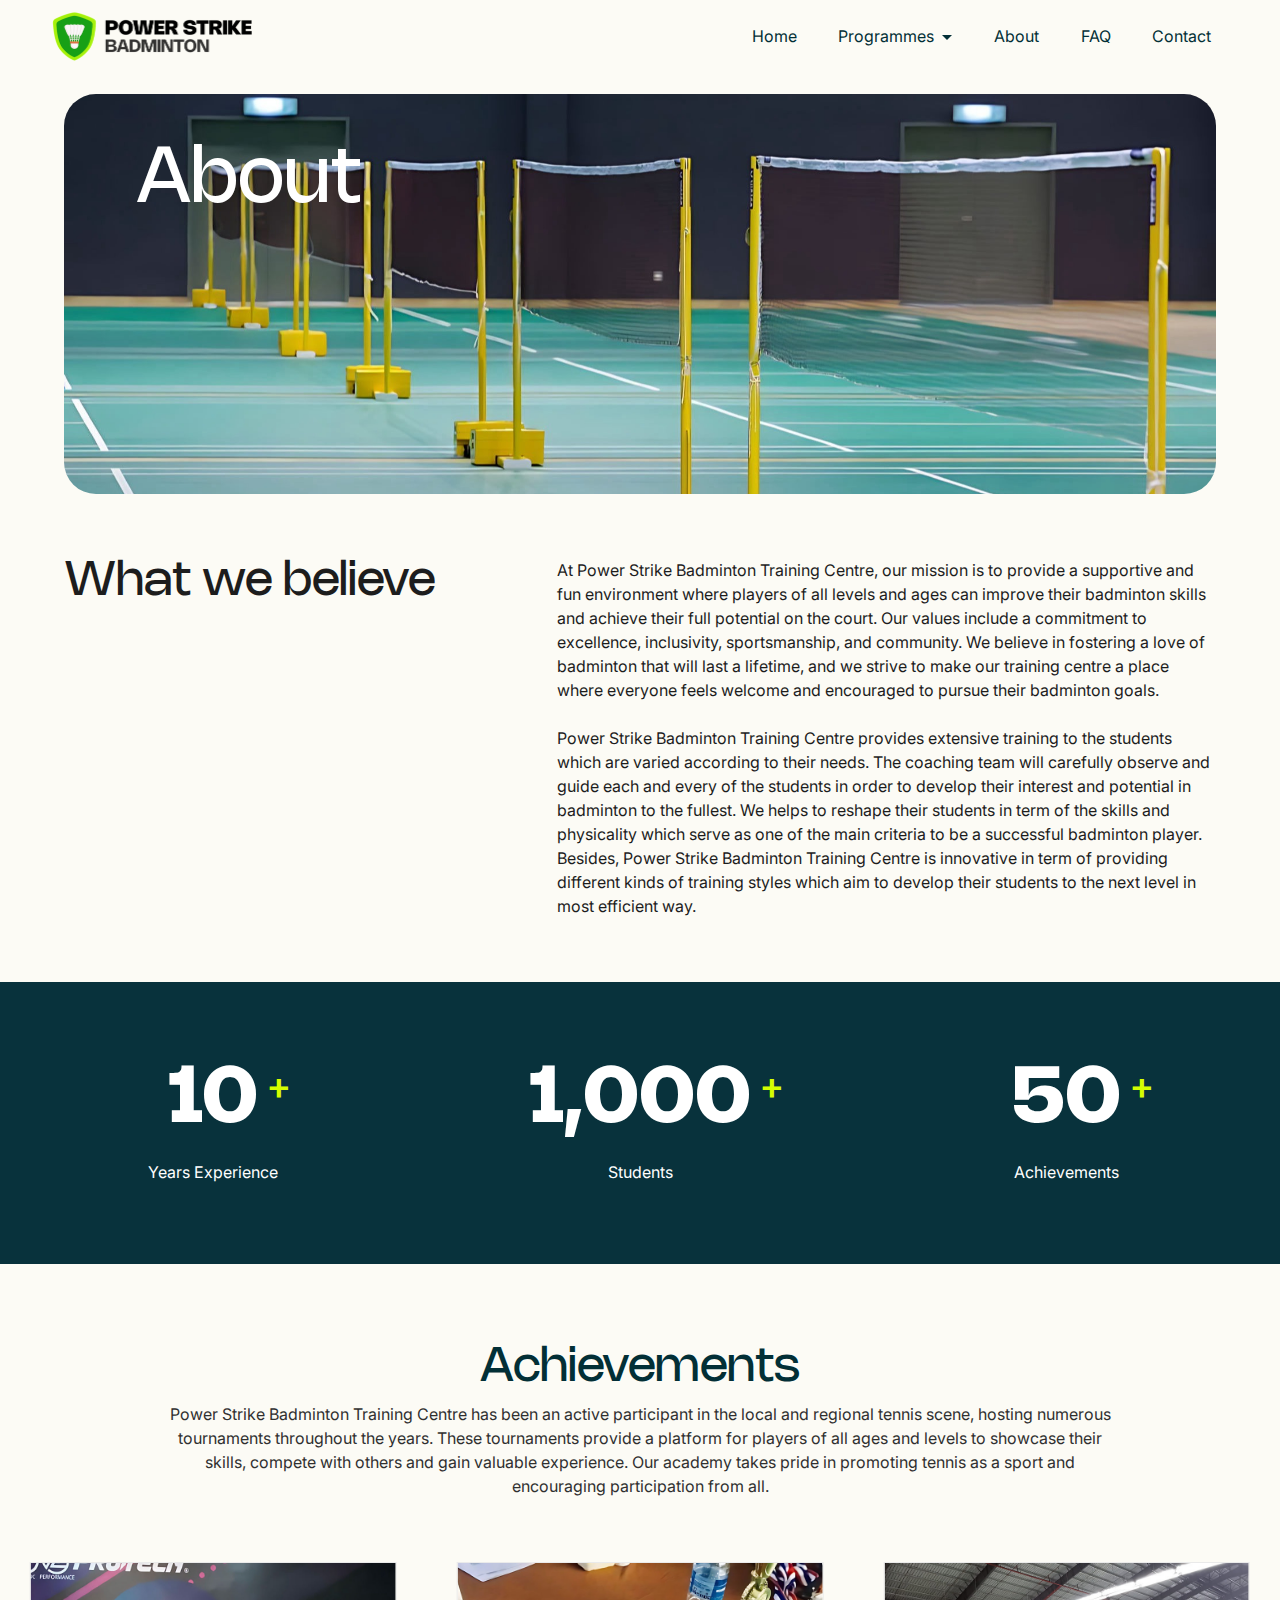
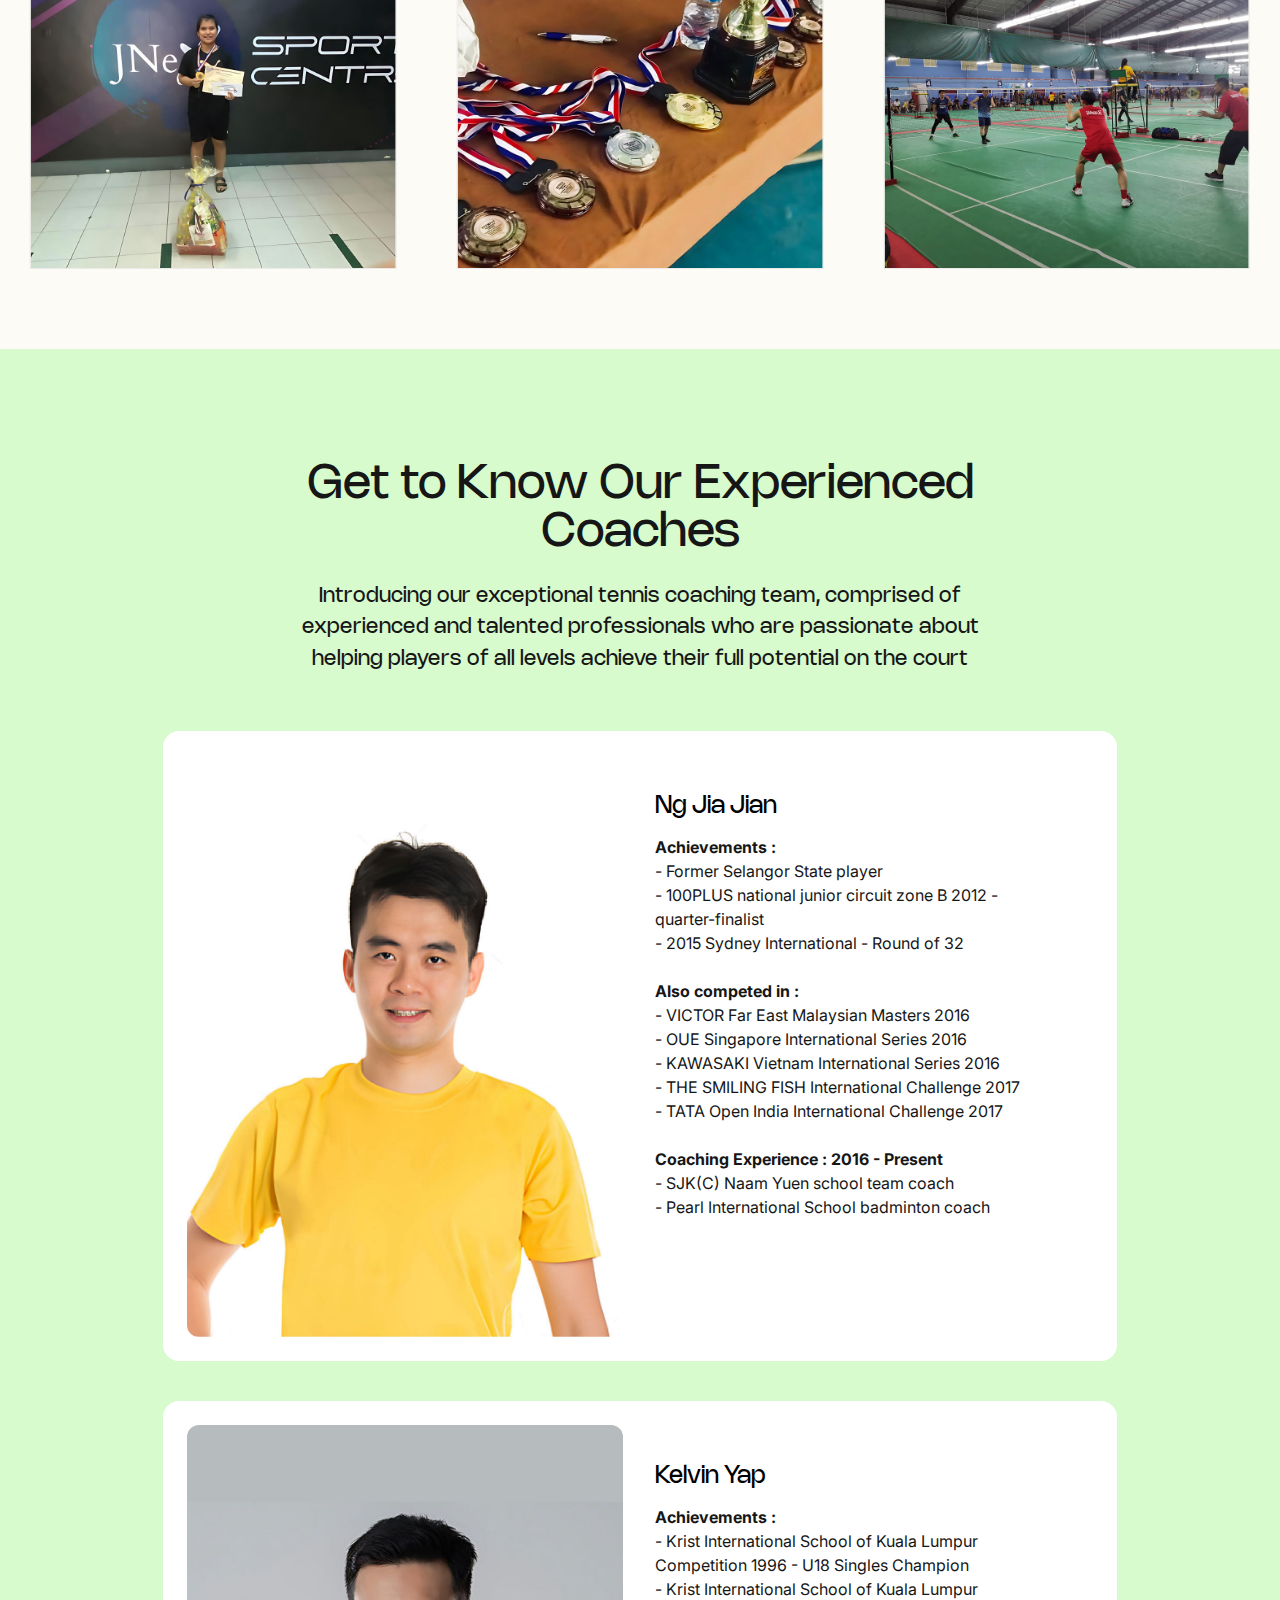
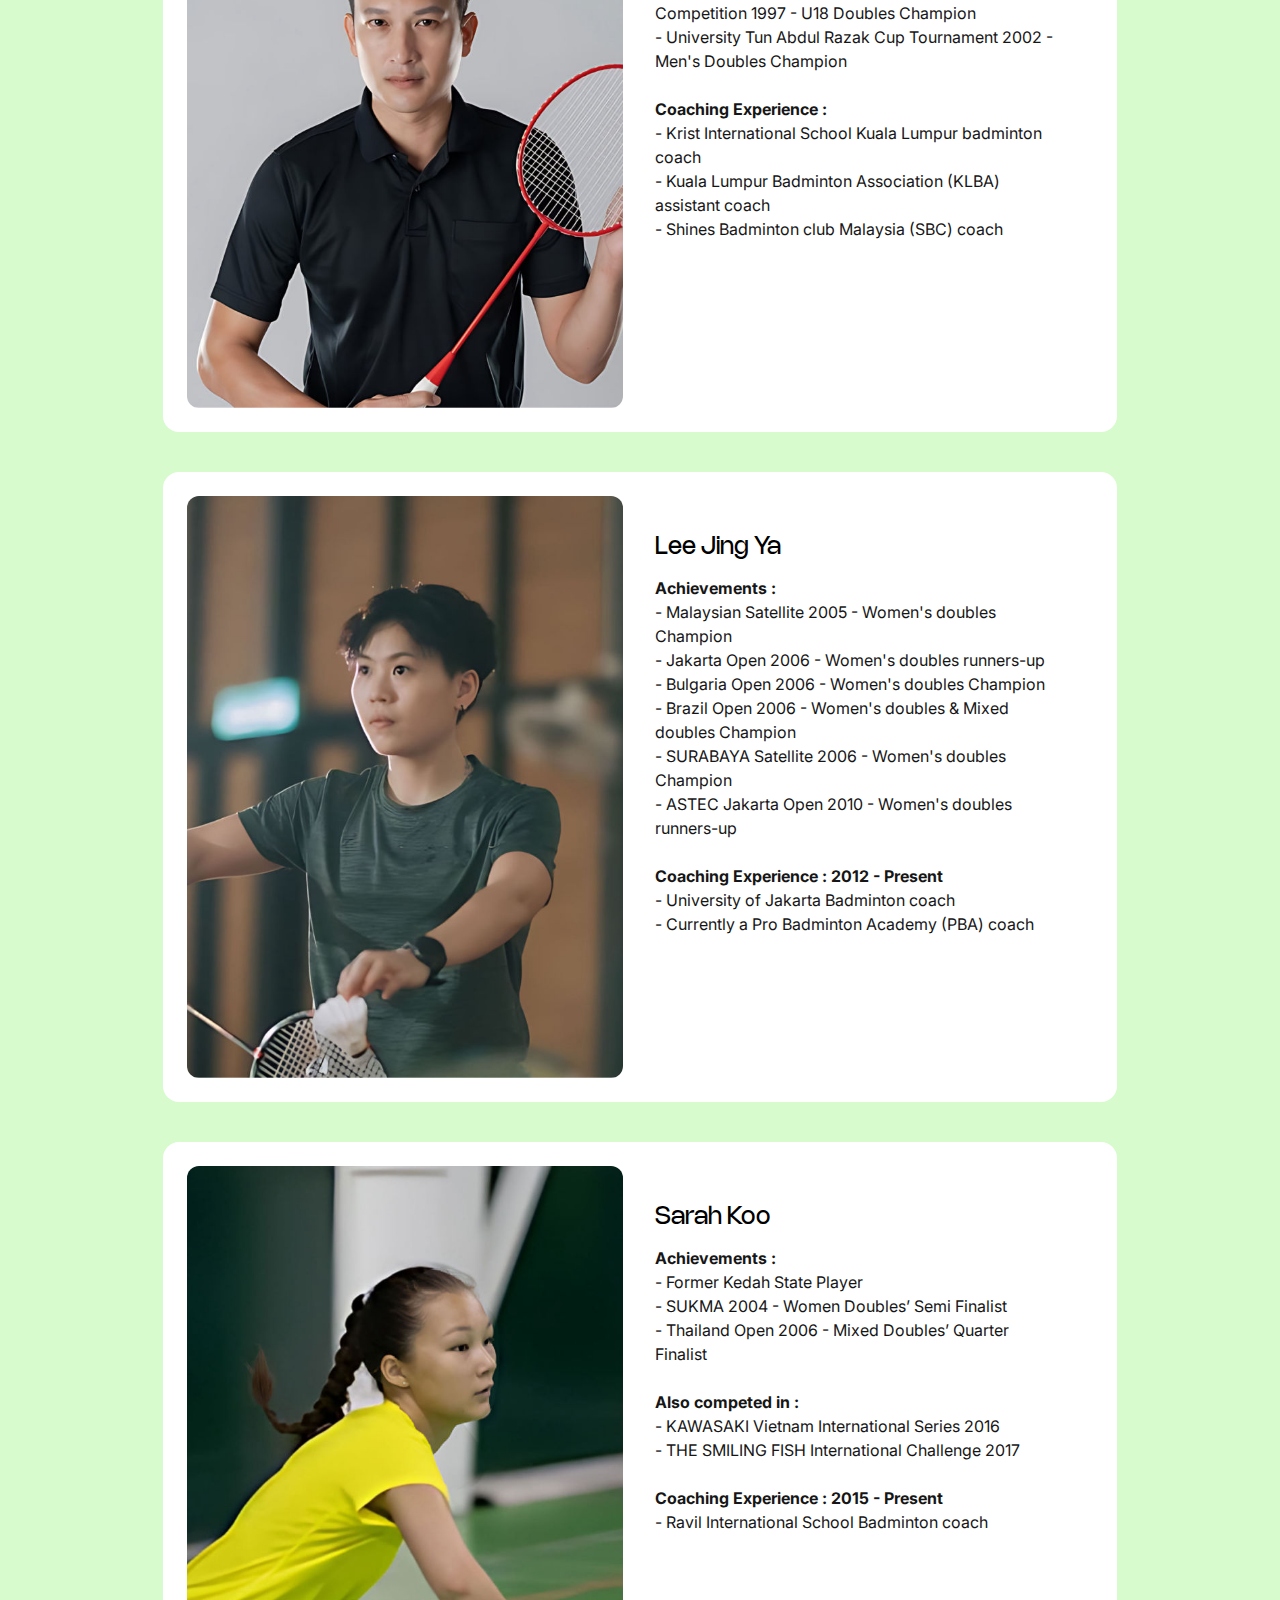
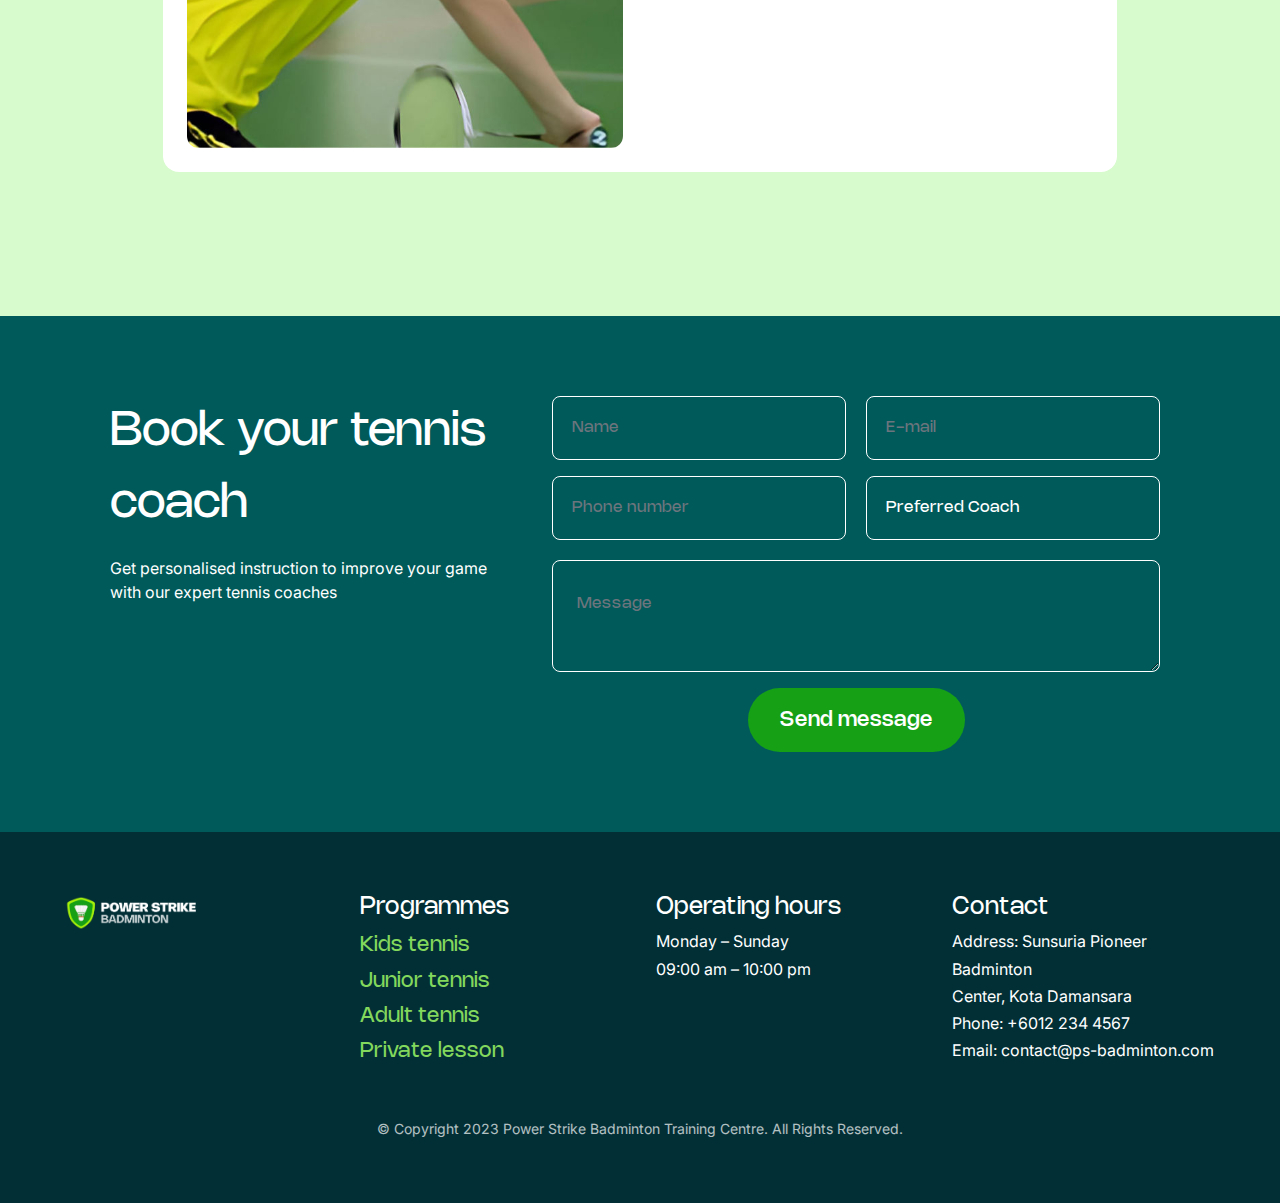
==== commit 943defcb: "create github pages" ====
--- a/about.html
+++ b/about.html
@@ -105,7 +105,7 @@
                 </div>
             </button>
             <div class="collapse navbar-collapse" id="navbarSupportedContent">
-                <ul class="navbar-nav nav-dropdown nav-right" data-app-modern-menu="true"><li class="nav-item"><a class="nav-link link text-success display-7" href="index.html">Home</a></li><li class="nav-item dropdown"><a class="nav-link link dropdown-toggle text-success show display-7" href="#" data-toggle="dropdown-submenu" data-bs-toggle="dropdown" data-bs-auto-close="outside" aria-expanded="false">Programmes</a><div class="dropdown-menu show" aria-labelledby="dropdown-338" data-bs-popper="none"><a class="dropdown-item text-success text-primary display-7" href="junior-beginner-programme.html">Junior Beginner Programme</a><a class="dropdown-item text-success text-primary display-7" href="elite-programme.html">Elite Programme</a><a class="dropdown-item text-success text-primary display-7" href="adult-programme.html">Adult Group Training</a><a class="dropdown-item text-success text-primary display-7" href="private-lesson.html">Private lesson</a></div></li><li class="nav-item"><a class="nav-link link text-success display-7" href="about.html">About</a></li>
+                <ul class="navbar-nav nav-dropdown nav-right" data-app-modern-menu="true"><li class="nav-item"><a class="nav-link link text-success display-7" href="index.html">Home</a></li><li class="nav-item dropdown"><a class="nav-link link dropdown-toggle text-success show display-7" href="#" data-toggle="dropdown-submenu" data-bs-toggle="dropdown" data-bs-auto-close="outside" aria-expanded="false">Programmes</a><div class="dropdown-menu show" aria-labelledby="dropdown-338" data-bs-popper="none"><a class="dropdown-item text-success text-primary display-7" href="junior-beginner-programme.html">Junior Beginner Programme</a><a class="dropdown-item text-success text-primary display-7" href="elite-programme.html">Elite Programme</a><a class="dropdown-item text-success text-primary display-7" href="adult-programme.html">Adult Group Training</a><a class="dropdown-item text-success text-primary display-7" href="private-lesson.html">Private Lesson</a></div></li><li class="nav-item"><a class="nav-link link text-success display-7" href="about.html">About</a></li>
                     
                     <li class="nav-item"><a class="nav-link link text-success text-primary display-7" href="faq.html">FAQ</a></li>
                     <li class="nav-item"><a class="nav-link link text-success display-7" href="contact.html">Contact</a></li></ul>
@@ -116,7 +116,7 @@
     </nav>
 </section>
 
-<div class="hero-container cid-tCViJKNo5k" style="background-color: #fcfbf5; padding: 2rem 4rem 4rem; margin-top: 0.1rem;" id="header1-1e" data-rv-view="593">
+<div class="hero-container cid-tCViJKNo5k" style="background-color: #fcfbf5; padding: 2rem 4rem 4rem; margin-top: 0.1rem;" id="header1-1e" data-rv-view="879">
 <section data-bs-version="5.1" class="header1 cinemam5" group="Headers" style="border-radius: 40px; min-height:400px">
 <style>@media screen and (max-width: 768px) {
   .hero-container {
@@ -411,7 +411,7 @@
                 </div>
                 <div class="mbr-form form-wrapper" data-form-type="formoid">
 <!--Formbuilder Form-->
-<form action="https://mobirise.eu/" method="POST" class="mbr-form form-with-styler" data-form-title="Form Name"><input type="hidden" name="email" data-form-email="true" value="OeDjEOnU26KKkYkf5pCd/Lgejw9KN1m4c82SzlcLLysf05nMC94pZ0o61GdIuV9BnDeg7RPXLduHREYiyEWy9nl4cGHwWLCMMGeT6w7IbCG/Z2uA/uBu0AH+VNOdpHcl.6y3RjKnX9rjunIliEQYk6+SjogfYJb3u9SmNxljHVSTp3IHB+b9AN7/CD+mn6bzUoKFlGN4+M7He0rNiIgvRximlH+cEuHy03TEBXLn4HGf01nk4TOcNrW3qyvg5ahtn">
+<form action="https://mobirise.eu/" method="POST" class="mbr-form form-with-styler" data-form-title="Form Name"><input type="hidden" name="email" data-form-email="true" value="jOqVyqL8MmQJJjLchivUu+nQGiUBrZ1F2W6xom3UREqfCDpo22kfndoFqdoWwRsDOrPP30IJnLnEWnJmeLMBboXyZ54UN3xFEr/wawpCjjCHn5CGe4mfNHh4iN5TC55M.HiNVVqo+omEdrzO+MuvzNgKtWn+T2+k4CxnR+cPBtzvpq6jJRwjN3hiPn/QE3ehPhtaJzyCmfqaygXcLYHojWtVIyZIrZ2GVHbvkehbz7+35vCJmb2RRYG66rBK1riyC">
 <div class="row">
 <div hidden="hidden" data-form-alert="" class="alert alert-success col-12">Thank you for your interest in our coaching services! One of our team members will be in touch with you shortly to confirm your booking and answer any questions you may have.</div>
 <div hidden="hidden" data-form-alert-danger="" class="alert alert-danger col-12">Oops...! some problem!</div>
@@ -487,9 +487,9 @@
                 <h5 class="mbr-section-subtitle mbr-fonts-style mb-2 display-5">
                     Contact</h5>
                 <ul class="list mbr-fonts-style display-7">
-                    <li class="mbr-text item-wrap">Address: Spin Tennis Court, 46700 Selangor</li>
+                    <li class="mbr-text item-wrap">Address: Sunsuria Pioneer Badminton</li><li class="mbr-text item-wrap">Center, Kota Damansara</li>
                     <li class="mbr-text item-wrap">Phone: +6012 234 4567</li>
-                    <li class="mbr-text item-wrap"><span style="font-size: 1rem;">Email: spin.tennis@academy.com</span><br></li>
+                    <li class="mbr-text item-wrap"><span style="font-size: 1rem;">Email: contact@ps-badminton.com</span><br></li>
                 </ul>
             </div>
             <div class="col-12 mt-5">
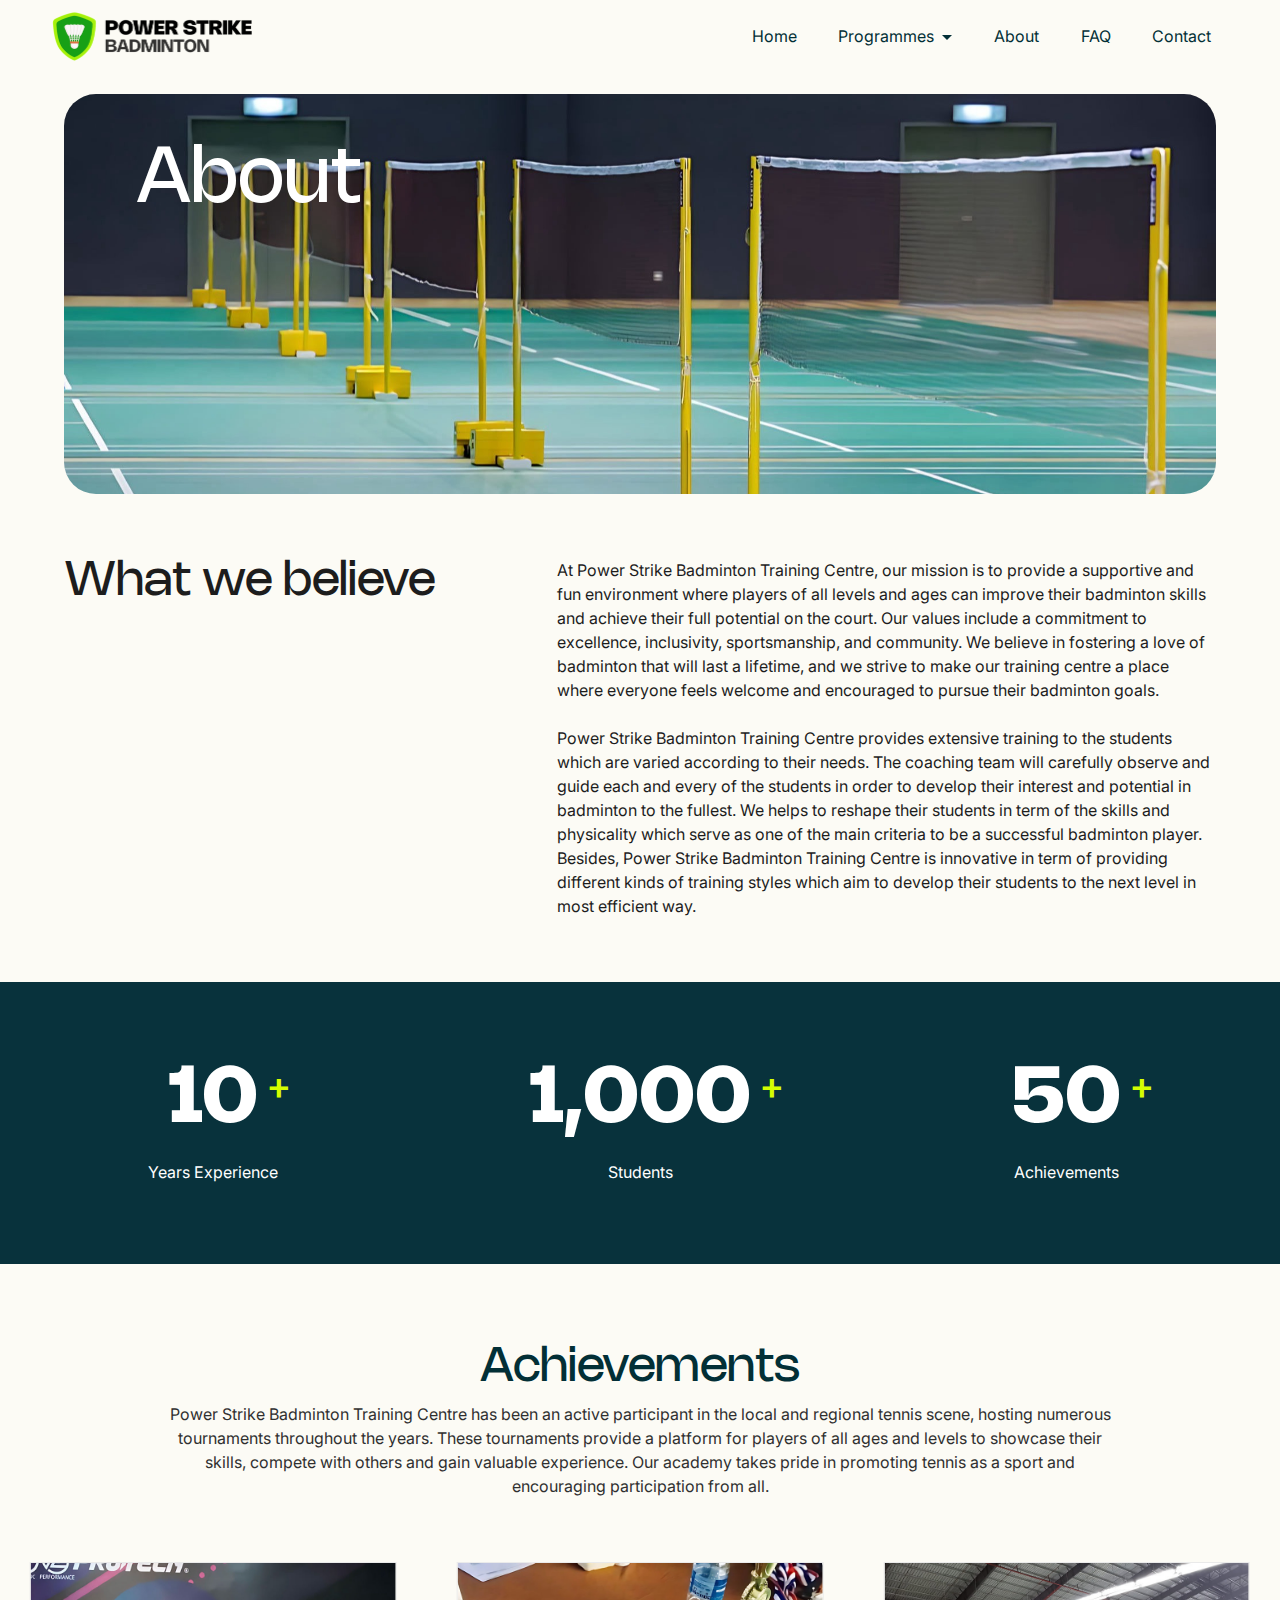
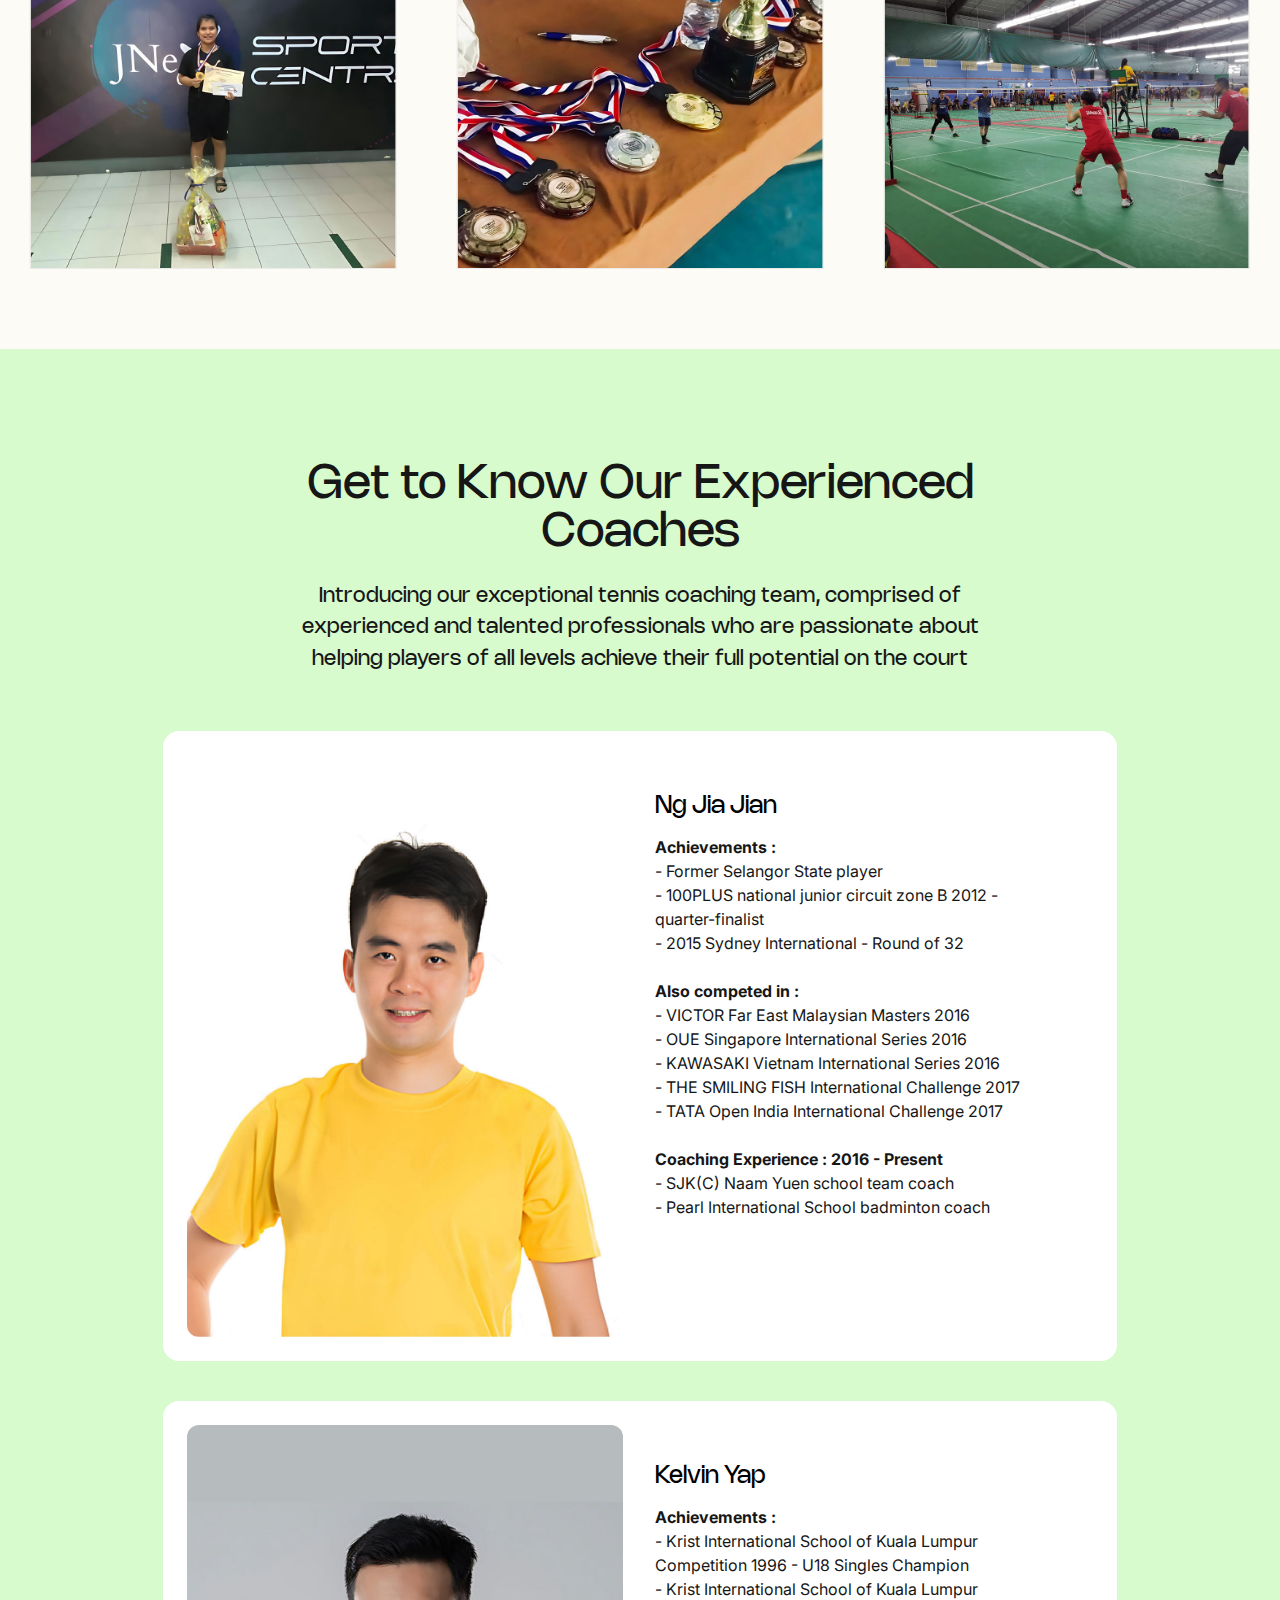
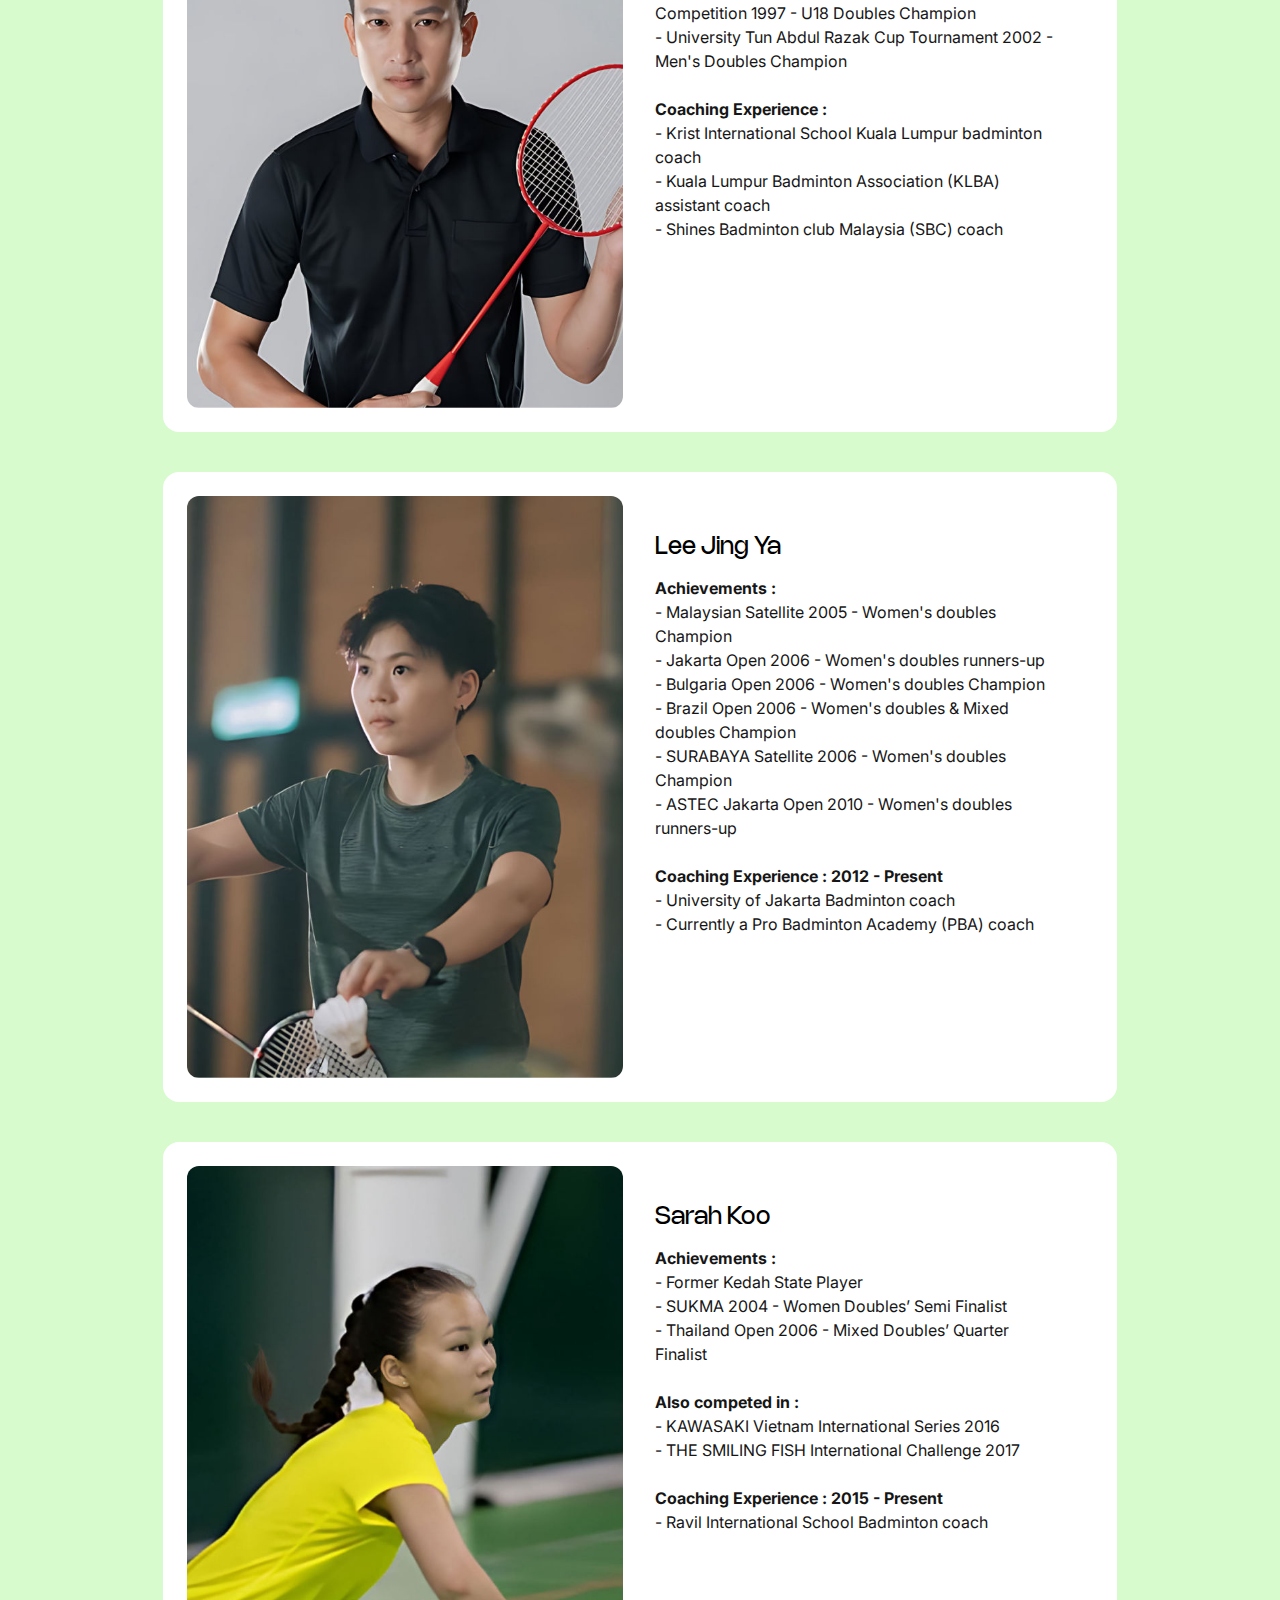
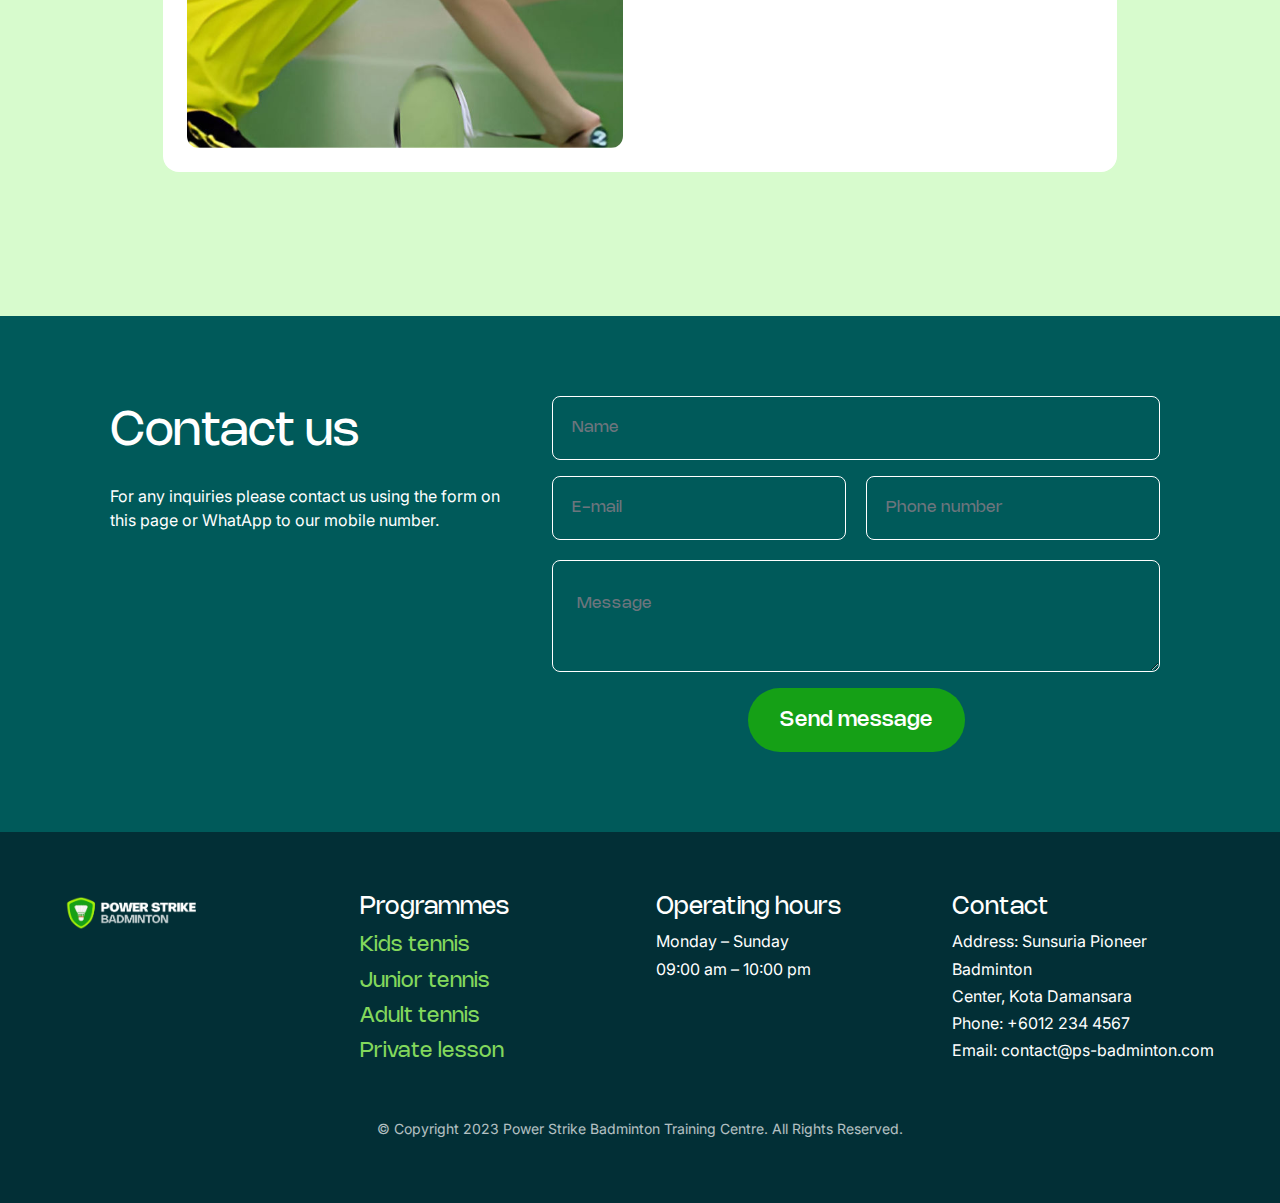
==== commit 6169a65e: "create github pages" ====
--- a/about.html
+++ b/about.html
@@ -116,7 +116,7 @@
     </nav>
 </section>
 
-<div class="hero-container cid-tCViJKNo5k" style="background-color: #fcfbf5; padding: 2rem 4rem 4rem; margin-top: 0.1rem;" id="header1-1e" data-rv-view="879">
+<div class="hero-container cid-tCViJKNo5k" style="background-color: #fcfbf5; padding: 2rem 4rem 4rem; margin-top: 0.1rem;" id="header1-1e" data-rv-view="1022">
 <section data-bs-version="5.1" class="header1 cinemam5" group="Headers" style="border-radius: 40px; min-height:400px">
 <style>@media screen and (max-width: 768px) {
   .hero-container {
@@ -399,49 +399,38 @@
     </div>
 </section>
 
-<section data-bs-version="5.1" class="form1 cid-tCVurqq3x6" id="form1-1p">
+<section data-bs-version="5.1" class="form1 cid-tGATVdm3Gj" id="form1-3x">
     
     
     <div class="container-fluid">
         <div class="row">
             <div class="form-container">
                 <div class="container-title mb-4">
-                    <h3 class="mbr-section-title mbr-fonts-style mb-3 display-2"><p>Book your tennis coach</p></h3>
-                    <p class="mbr-text mbr-white mbr-fonts-style mb-0 display-7">Get personalised instruction to improve your game with our expert tennis coaches</p>
+                    <h3 class="mbr-section-title mbr-fonts-style mb-3 display-2"><p>Contact us</p></h3>
+                    <p class="mbr-text mbr-white mbr-fonts-style mb-0 display-7">For any inquiries please contact us using the form on this page or WhatApp to our mobile number.</p>
                 </div>
                 <div class="mbr-form form-wrapper" data-form-type="formoid">
 <!--Formbuilder Form-->
-<form action="https://mobirise.eu/" method="POST" class="mbr-form form-with-styler" data-form-title="Form Name"><input type="hidden" name="email" data-form-email="true" value="jOqVyqL8MmQJJjLchivUu+nQGiUBrZ1F2W6xom3UREqfCDpo22kfndoFqdoWwRsDOrPP30IJnLnEWnJmeLMBboXyZ54UN3xFEr/wawpCjjCHn5CGe4mfNHh4iN5TC55M.HiNVVqo+omEdrzO+MuvzNgKtWn+T2+k4CxnR+cPBtzvpq6jJRwjN3hiPn/QE3ehPhtaJzyCmfqaygXcLYHojWtVIyZIrZ2GVHbvkehbz7+35vCJmb2RRYG66rBK1riyC">
+<form action="https://mobirise.eu/" method="POST" class="mbr-form form-with-styler" data-form-title="Form Name"><input type="hidden" name="email" data-form-email="true" value="gTo4UNYnmPWp9H0j+3p4mfJTH97r3Qva5NoT9SZW6i9nkWr4OHWYKRBfzm15Xm4H7pnN2f26j+vIsFFsx/32BUdyhoBM975pb6LiKlTHrOQqjbR3utG4IM/C+btAy2c6.s9z0i8JCqQ+zXOsVX6UXqtLS782IiFEzaZbRTIZbDisAt/2kDswL7jbZpqTli2CiQuahXrrcQ331tDdRdWFHShnnhYMsfN9s6KKohHgKUsYU1rOYK2pP7qigoP3LxGne">
 <div class="row">
 <div hidden="hidden" data-form-alert="" class="alert alert-success col-12">Thank you for your interest in our coaching services! One of our team members will be in touch with you shortly to confirm your booking and answer any questions you may have.</div>
 <div hidden="hidden" data-form-alert-danger="" class="alert alert-danger col-12">Oops...! some problem!</div>
 </div>
 <div class="dragArea row">
-<div class="col-lg-6 col-md-12 col-sm-12 form-group mb-3" data-for="name">
-<input type="text" name="name" placeholder="Name" data-form-field="name" class="form-control display-7" value="" id="name-form1-1p">
+<div class="col-lg-12 col-md-12 col-sm-12 form-group mb-3" data-for="name">
+<input type="text" name="name" placeholder="Name" data-form-field="name" class="form-control display-7" value="" id="name-form1-3x">
 </div>
 <div class="col-lg-6 col-md-12 col-sm-12 form-group mb-3" data-for="email">
-<input type="email" name="email" placeholder="E-mail" data-form-field="email" class="form-control display-7" value="" id="email-form1-1p">
+<input type="email" name="email" placeholder="E-mail" data-form-field="email" class="form-control display-7" value="" id="email-form1-3x">
 </div>
 <div data-for="Phone number" class="col-lg-6 col-md-12 col-sm-12 form-group">
-<input type="tel" name="Phone number" data-form-field="Phone number" class="form-control display-7" placeholder="Phone number" value="" id="Phone number-form1-1p">
-</div>
-<div data-for="Preferred Coach" class="col-lg-6 col-md-12 col-sm-12 form-group">
-<select name="Preferred Coach" data-form-field="Preferred Coach" class="form-control form-select display-7" id="Preferred Coach-form1-1p">
-<option value="Preferred Coach">Preferred Coach</option>
-<option value="Aishah">Aishah</option>
-<option value="Alex">Alex</option>
-<option value="Derek">Derek</option>
-<option value="Sarah">Sarah</option>
-<option value="Selen">Selen</option>
-<option value="Yusof">Yusof</option>
-</select>
-</div>
-<div class="col-12 form-group mb-3" data-for="textarea">
-<textarea name="textarea" placeholder="Message" data-form-field="textarea" class="form-control form-textarea display-7" id="textarea-form1-1p"></textarea>
+<input type="tel" name="Phone number" placeholder="Phone number" data-form-field="Phone number" class="form-control display-7" value="" id="Phone number-form1-3x">
+</div>
+<div data-for="textarea" class="col-12 form-group mb-3">
+<textarea name="textarea" placeholder="Message" data-form-field="textarea" class="form-control form-textarea display-7" id="textarea-form1-3x"></textarea>
 </div>
 <div class="col-lg-12 col-md-12 col-sm-12 mbr-section-btn">
-<button type="submit" class="w-100 w-100 btn btn-primary display-4">Send message</button>
+<button type="submit" class="w-100 w-100 w-100 btn btn-primary display-4">Send message</button>
 </div>
 </div>
 </form><!--Formbuilder Form-->
--- a/assets/mobirise/css/mbr-additional.css
+++ b/assets/mobirise/css/mbr-additional.css
@@ -4087,12 +4087,12 @@
 .cid-tCVnHw5tiv .mbr-section-btn .btn {
   width: 100%;
 }
-.cid-tCVurqq3x6 {
+.cid-tGATVdm3Gj {
   padding-top: 5rem;
   padding-bottom: 5rem;
   background-color: #005a5a;
 }
-.cid-tCVurqq3x6 form .form-control {
+.cid-tGATVdm3Gj form .form-control {
   border-radius: 0.5rem;
   border-color: #FFFFFF !important;
   webkit-box-shadow: none;
@@ -4101,10 +4101,10 @@
   color: #FFFFFF;
   background: transparent;
 }
-.cid-tCVurqq3x6 form .form-control:focus {
+.cid-tGATVdm3Gj form .form-control:focus {
   border-color: #595959 !important;
 }
-.cid-tCVurqq3x6 .form-container {
+.cid-tGATVdm3Gj .form-container {
   display: grid;
   grid-auto-columns: 1fr;
   grid-column-gap: 32px;
@@ -4118,56 +4118,56 @@
   margin: 0 auto;
 }
 @media (max-width: 991px) {
-  .cid-tCVurqq3x6 .form-container {
+  .cid-tGATVdm3Gj .form-container {
     grid-template-columns: 100%;
   }
 }
 @media (max-width: 575px) {
-  .cid-tCVurqq3x6 .form-container {
+  .cid-tGATVdm3Gj .form-container {
     padding-right: 24px;
     padding-left: 24px;
   }
 }
-.cid-tCVurqq3x6 .mbr-overlay {
+.cid-tGATVdm3Gj .mbr-overlay {
   background-color: #ffffff;
   opacity: 0.3;
 }
-.cid-tCVurqq3x6 form .mbr-section-btn {
+.cid-tGATVdm3Gj form .mbr-section-btn {
   text-align: left;
   width: auto;
 }
-.cid-tCVurqq3x6 form .mbr-section-btn .btn {
+.cid-tGATVdm3Gj form .mbr-section-btn .btn {
   display: inline-flex;
 }
 @media (max-width: 991px) {
-  .cid-tCVurqq3x6 form .mbr-section-btn .btn {
+  .cid-tGATVdm3Gj form .mbr-section-btn .btn {
     width: 100%;
   }
 }
-.cid-tCVurqq3x6 .form-group {
+.cid-tGATVdm3Gj .form-group {
   margin-bottom: 20px;
 }
-.cid-tCVurqq3x6 .mbr-section-title {
+.cid-tGATVdm3Gj .mbr-section-title {
   color: #FFFFFF;
 }
-.cid-tCVurqq3x6 .container-fluid {
+.cid-tGATVdm3Gj .container-fluid {
   padding-left: 12px;
   padding-right: 12px;
 }
 @media (min-width: 768px) {
-  .cid-tCVurqq3x6 .container-fluid {
+  .cid-tGATVdm3Gj .container-fluid {
     padding-left: 16px;
     padding-right: 16px;
   }
 }
-.cid-tCVurqq3x6 form .row {
+.cid-tGATVdm3Gj form .row {
   margin: 0;
 }
-.cid-tCVurqq3x6 .form-control,
-.cid-tCVurqq3x6 form .btn {
+.cid-tGATVdm3Gj .form-control,
+.cid-tGATVdm3Gj form .btn {
   min-height: 64px;
 }
-.cid-tCVurqq3x6 .form-textarea {
+.cid-tGATVdm3Gj .form-textarea {
   min-height: 104px;
   padding: 31px 24px;
 }
--- a/assets/mobirise/css/mbr-additional.css
+++ b/assets/mobirise/css/mbr-additional.css
@@ -4087,12 +4087,12 @@
 .cid-tCVnHw5tiv .mbr-section-btn .btn {
   width: 100%;
 }
-.cid-tCVurqq3x6 {
+.cid-tGATVdm3Gj {
   padding-top: 5rem;
   padding-bottom: 5rem;
   background-color: #005a5a;
 }
-.cid-tCVurqq3x6 form .form-control {
+.cid-tGATVdm3Gj form .form-control {
   border-radius: 0.5rem;
   border-color: #FFFFFF !important;
   webkit-box-shadow: none;
@@ -4101,10 +4101,10 @@
   color: #FFFFFF;
   background: transparent;
 }
-.cid-tCVurqq3x6 form .form-control:focus {
+.cid-tGATVdm3Gj form .form-control:focus {
   border-color: #595959 !important;
 }
-.cid-tCVurqq3x6 .form-container {
+.cid-tGATVdm3Gj .form-container {
   display: grid;
   grid-auto-columns: 1fr;
   grid-column-gap: 32px;
@@ -4118,56 +4118,56 @@
   margin: 0 auto;
 }
 @media (max-width: 991px) {
-  .cid-tCVurqq3x6 .form-container {
+  .cid-tGATVdm3Gj .form-container {
     grid-template-columns: 100%;
   }
 }
 @media (max-width: 575px) {
-  .cid-tCVurqq3x6 .form-container {
+  .cid-tGATVdm3Gj .form-container {
     padding-right: 24px;
     padding-left: 24px;
   }
 }
-.cid-tCVurqq3x6 .mbr-overlay {
+.cid-tGATVdm3Gj .mbr-overlay {
   background-color: #ffffff;
   opacity: 0.3;
 }
-.cid-tCVurqq3x6 form .mbr-section-btn {
+.cid-tGATVdm3Gj form .mbr-section-btn {
   text-align: left;
   width: auto;
 }
-.cid-tCVurqq3x6 form .mbr-section-btn .btn {
+.cid-tGATVdm3Gj form .mbr-section-btn .btn {
   display: inline-flex;
 }
 @media (max-width: 991px) {
-  .cid-tCVurqq3x6 form .mbr-section-btn .btn {
+  .cid-tGATVdm3Gj form .mbr-section-btn .btn {
     width: 100%;
   }
 }
-.cid-tCVurqq3x6 .form-group {
+.cid-tGATVdm3Gj .form-group {
   margin-bottom: 20px;
 }
-.cid-tCVurqq3x6 .mbr-section-title {
+.cid-tGATVdm3Gj .mbr-section-title {
   color: #FFFFFF;
 }
-.cid-tCVurqq3x6 .container-fluid {
+.cid-tGATVdm3Gj .container-fluid {
   padding-left: 12px;
   padding-right: 12px;
 }
 @media (min-width: 768px) {
-  .cid-tCVurqq3x6 .container-fluid {
+  .cid-tGATVdm3Gj .container-fluid {
     padding-left: 16px;
     padding-right: 16px;
   }
 }
-.cid-tCVurqq3x6 form .row {
+.cid-tGATVdm3Gj form .row {
   margin: 0;
 }
-.cid-tCVurqq3x6 .form-control,
-.cid-tCVurqq3x6 form .btn {
+.cid-tGATVdm3Gj .form-control,
+.cid-tGATVdm3Gj form .btn {
   min-height: 64px;
 }
-.cid-tCVurqq3x6 .form-textarea {
+.cid-tGATVdm3Gj .form-textarea {
   min-height: 104px;
   padding: 31px 24px;
 }
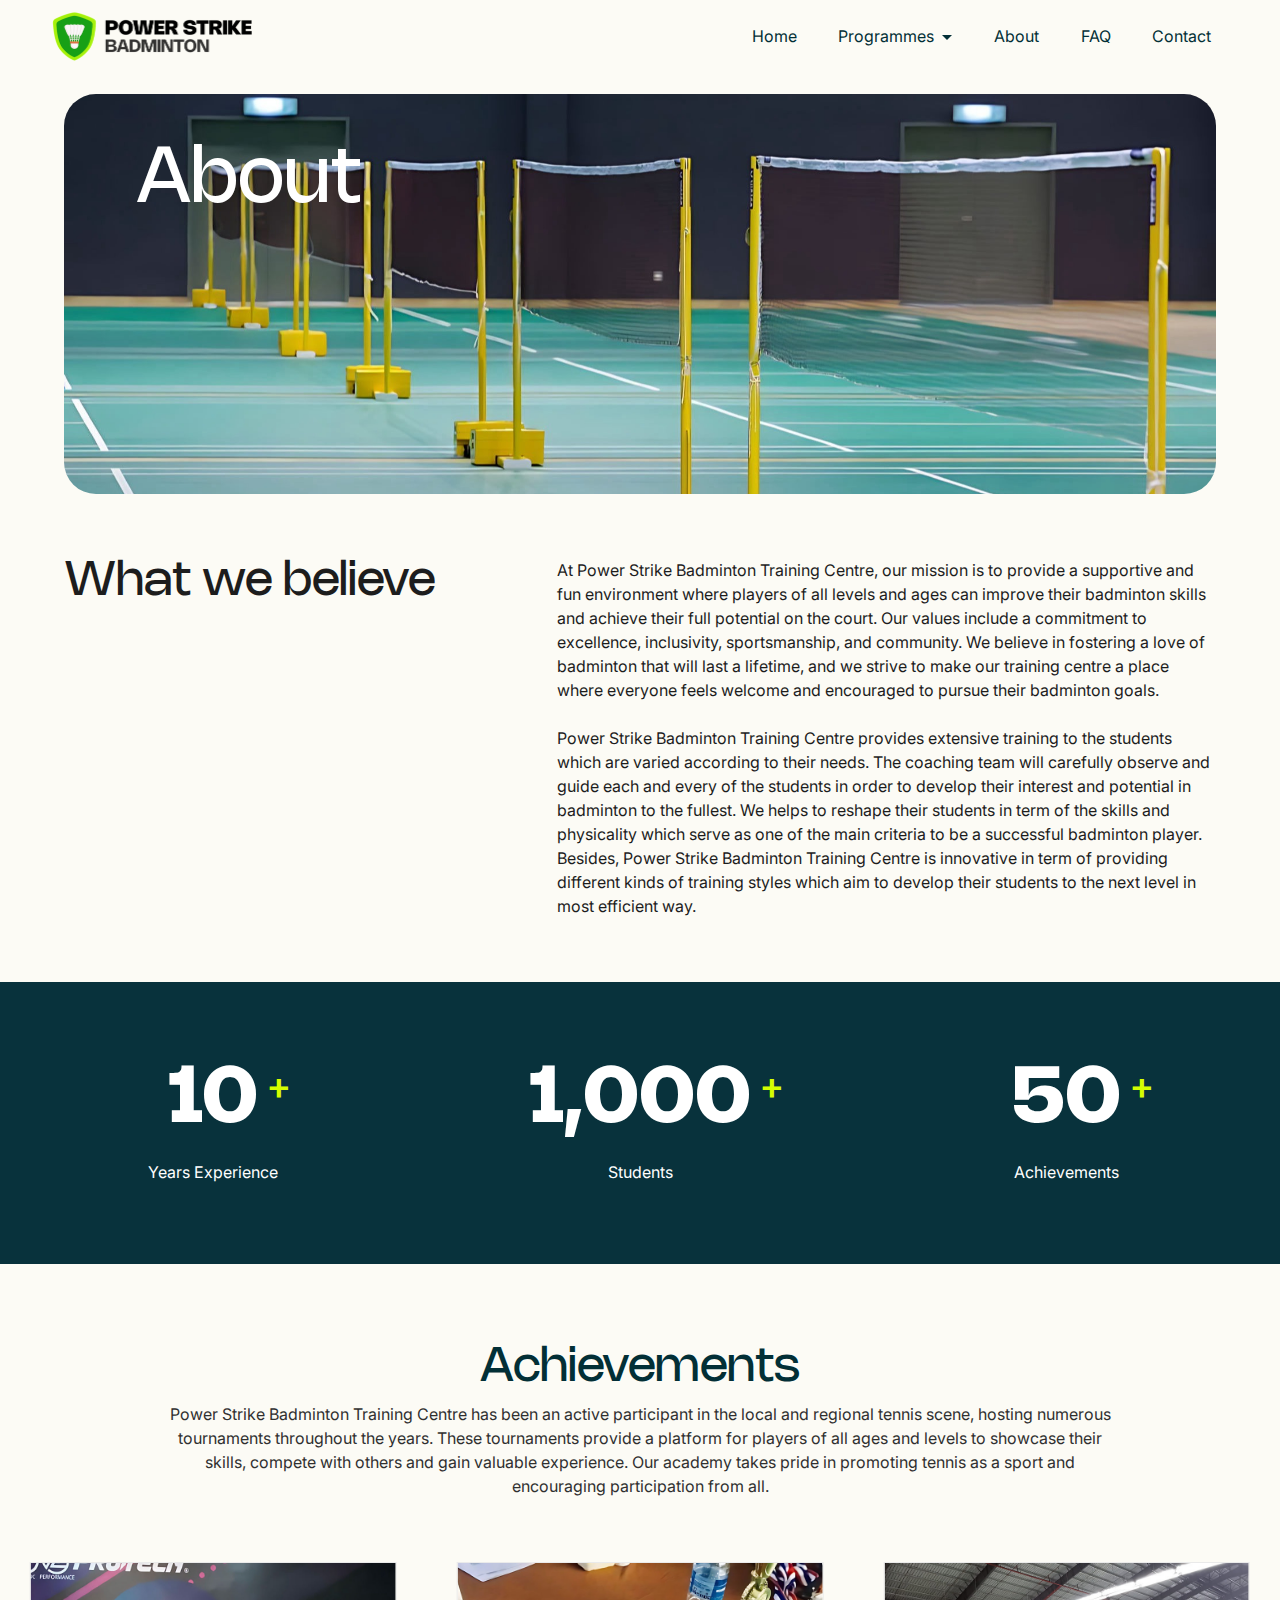
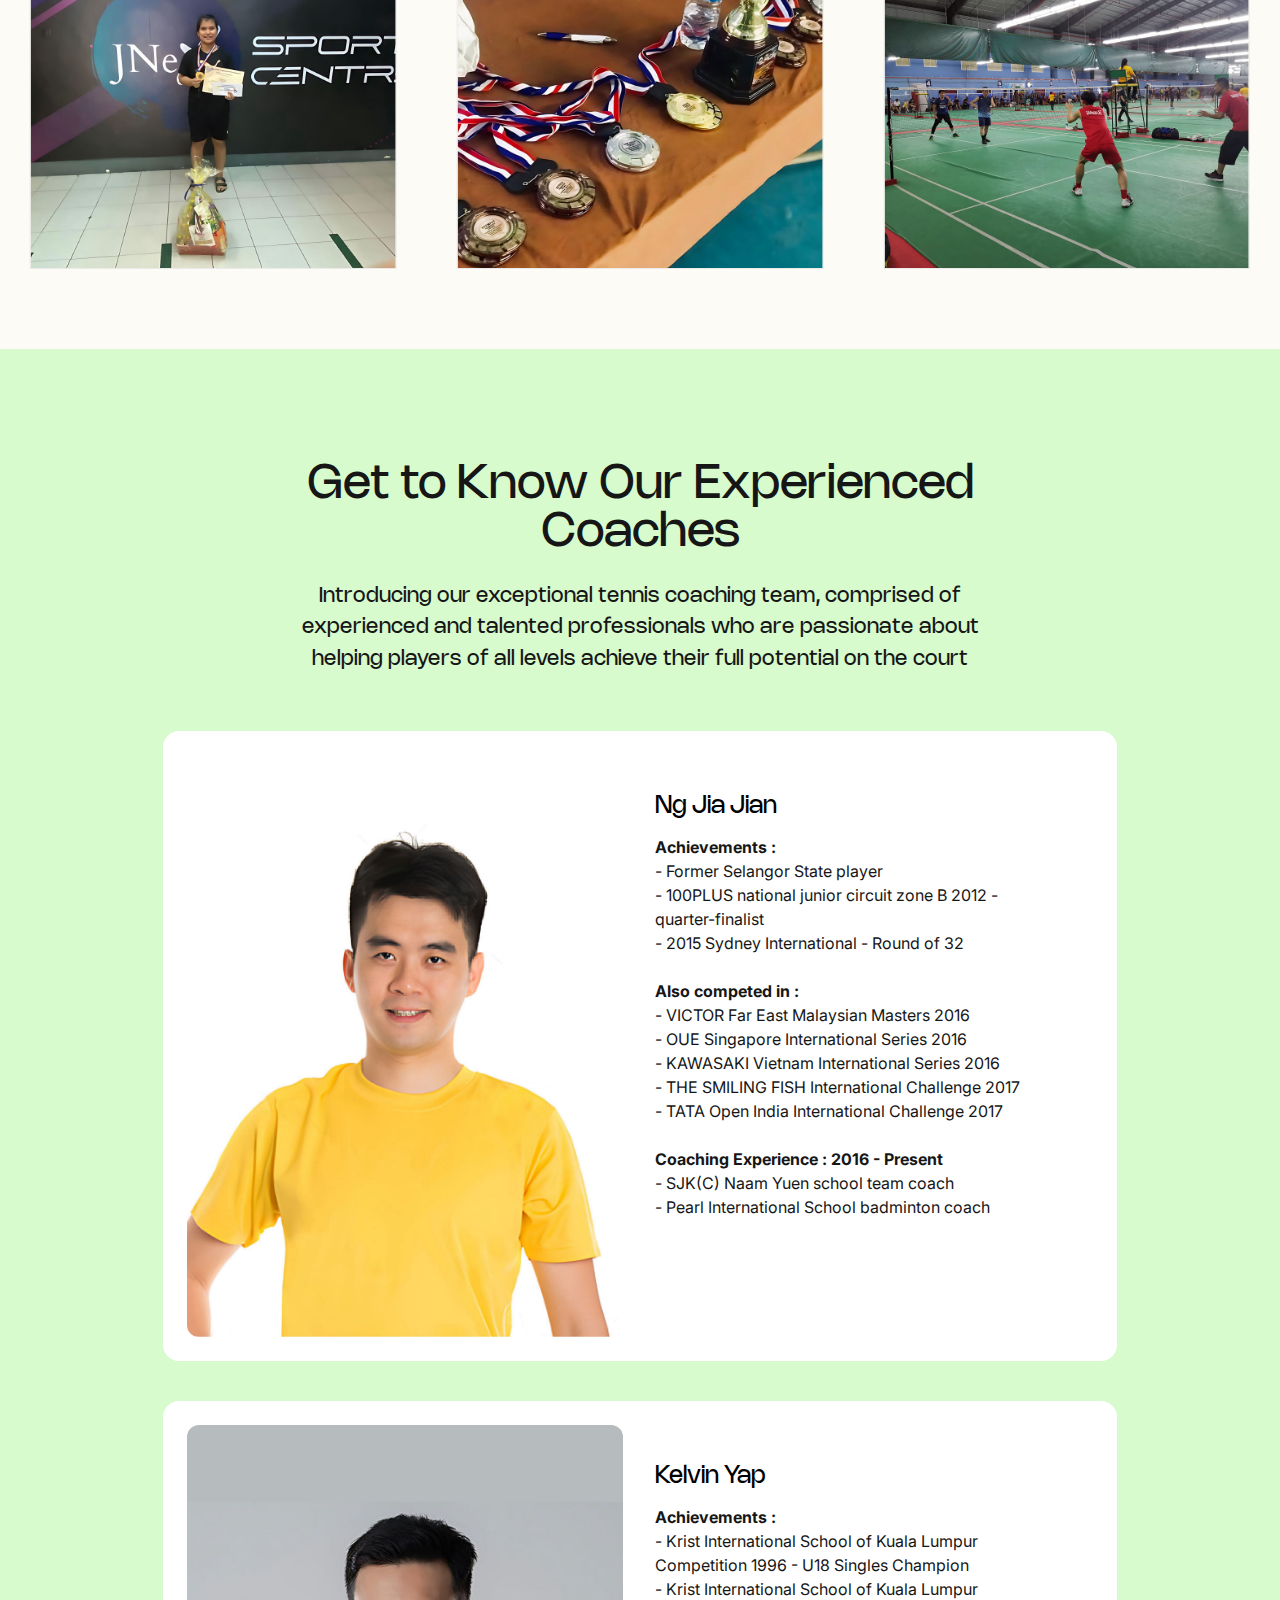
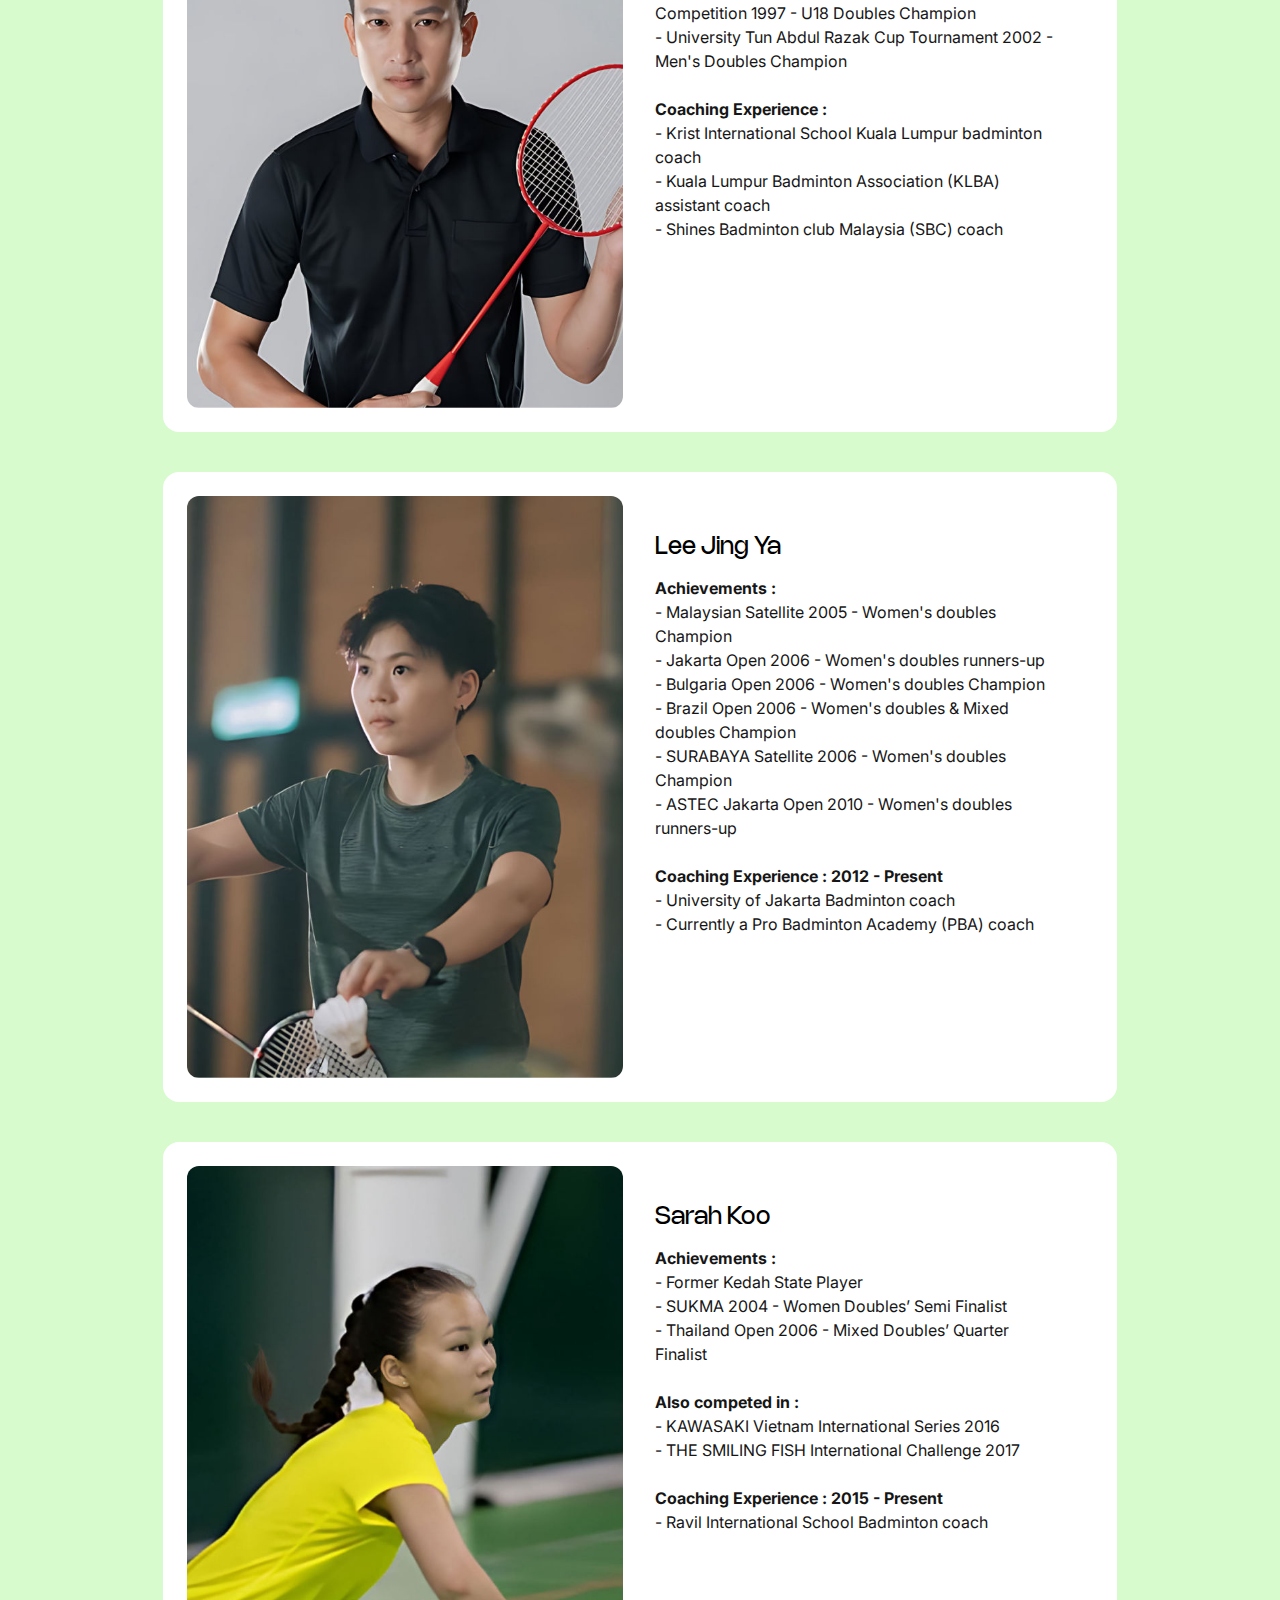
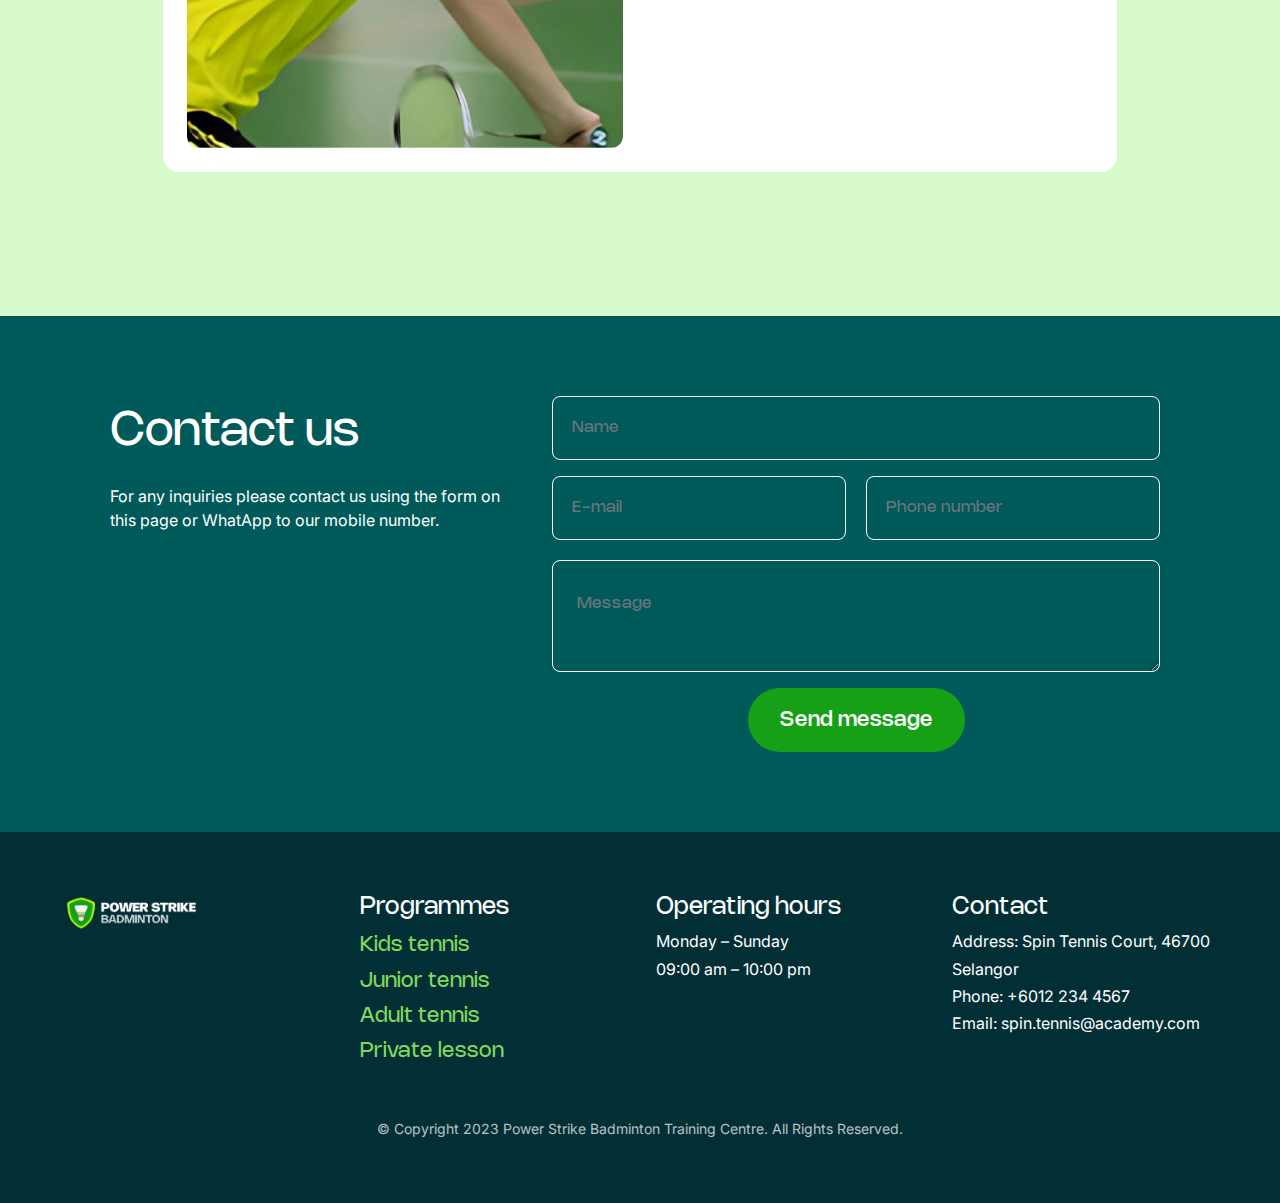
==== commit e80f9141: "create github pages" ====
--- a/about.html
+++ b/about.html
@@ -116,7 +116,7 @@
     </nav>
 </section>
 
-<div class="hero-container cid-tCViJKNo5k" style="background-color: #fcfbf5; padding: 2rem 4rem 4rem; margin-top: 0.1rem;" id="header1-1e" data-rv-view="1022">
+<div class="hero-container cid-tCViJKNo5k" style="background-color: #fcfbf5; padding: 2rem 4rem 4rem; margin-top: 0.1rem;" id="header1-1e" data-rv-view="1162">
 <section data-bs-version="5.1" class="header1 cinemam5" group="Headers" style="border-radius: 40px; min-height:400px">
 <style>@media screen and (max-width: 768px) {
   .hero-container {
@@ -411,7 +411,7 @@
                 </div>
                 <div class="mbr-form form-wrapper" data-form-type="formoid">
 <!--Formbuilder Form-->
-<form action="https://mobirise.eu/" method="POST" class="mbr-form form-with-styler" data-form-title="Form Name"><input type="hidden" name="email" data-form-email="true" value="gTo4UNYnmPWp9H0j+3p4mfJTH97r3Qva5NoT9SZW6i9nkWr4OHWYKRBfzm15Xm4H7pnN2f26j+vIsFFsx/32BUdyhoBM975pb6LiKlTHrOQqjbR3utG4IM/C+btAy2c6.s9z0i8JCqQ+zXOsVX6UXqtLS782IiFEzaZbRTIZbDisAt/2kDswL7jbZpqTli2CiQuahXrrcQ331tDdRdWFHShnnhYMsfN9s6KKohHgKUsYU1rOYK2pP7qigoP3LxGne">
+<form action="https://mobirise.eu/" method="POST" class="mbr-form form-with-styler" data-form-title="Form Name"><input type="hidden" name="email" data-form-email="true" value="jYnjblwni8Kw1focTXmSZvYYYP8DaZa+QmJUXThS2k9s6iOLCx5JkVq4o4snzG18fj/Npgs60qRmQ+yqROMal8Kh+9G/bbdljhe3P6aiXqxfg/knZUmYwXWtwIV3ZNTG.MYdk7M9EK5gjt2z+Dq7BbvHUnIT3pRGuu+/7nUnxW8zQ2xUzjU2eR4+xWz3UOpDlqiyK/tUFVrXfXR+K0UDMVR1AJiA9vqwMcQmLeq+OmFwfBjDHMycC5gDRyIJKCVMO">
 <div class="row">
 <div hidden="hidden" data-form-alert="" class="alert alert-success col-12">Thank you for your interest in our coaching services! One of our team members will be in touch with you shortly to confirm your booking and answer any questions you may have.</div>
 <div hidden="hidden" data-form-alert-danger="" class="alert alert-danger col-12">Oops...! some problem!</div>
@@ -476,9 +476,9 @@
                 <h5 class="mbr-section-subtitle mbr-fonts-style mb-2 display-5">
                     Contact</h5>
                 <ul class="list mbr-fonts-style display-7">
-                    <li class="mbr-text item-wrap">Address: Sunsuria Pioneer Badminton</li><li class="mbr-text item-wrap">Center, Kota Damansara</li>
+                    <li class="mbr-text item-wrap">Address: Spin Tennis Court, 46700 Selangor</li>
                     <li class="mbr-text item-wrap">Phone: +6012 234 4567</li>
-                    <li class="mbr-text item-wrap"><span style="font-size: 1rem;">Email: contact@ps-badminton.com</span><br></li>
+                    <li class="mbr-text item-wrap"><span style="font-size: 1rem;">Email: spin.tennis@academy.com</span><br></li>
                 </ul>
             </div>
             <div class="col-12 mt-5">
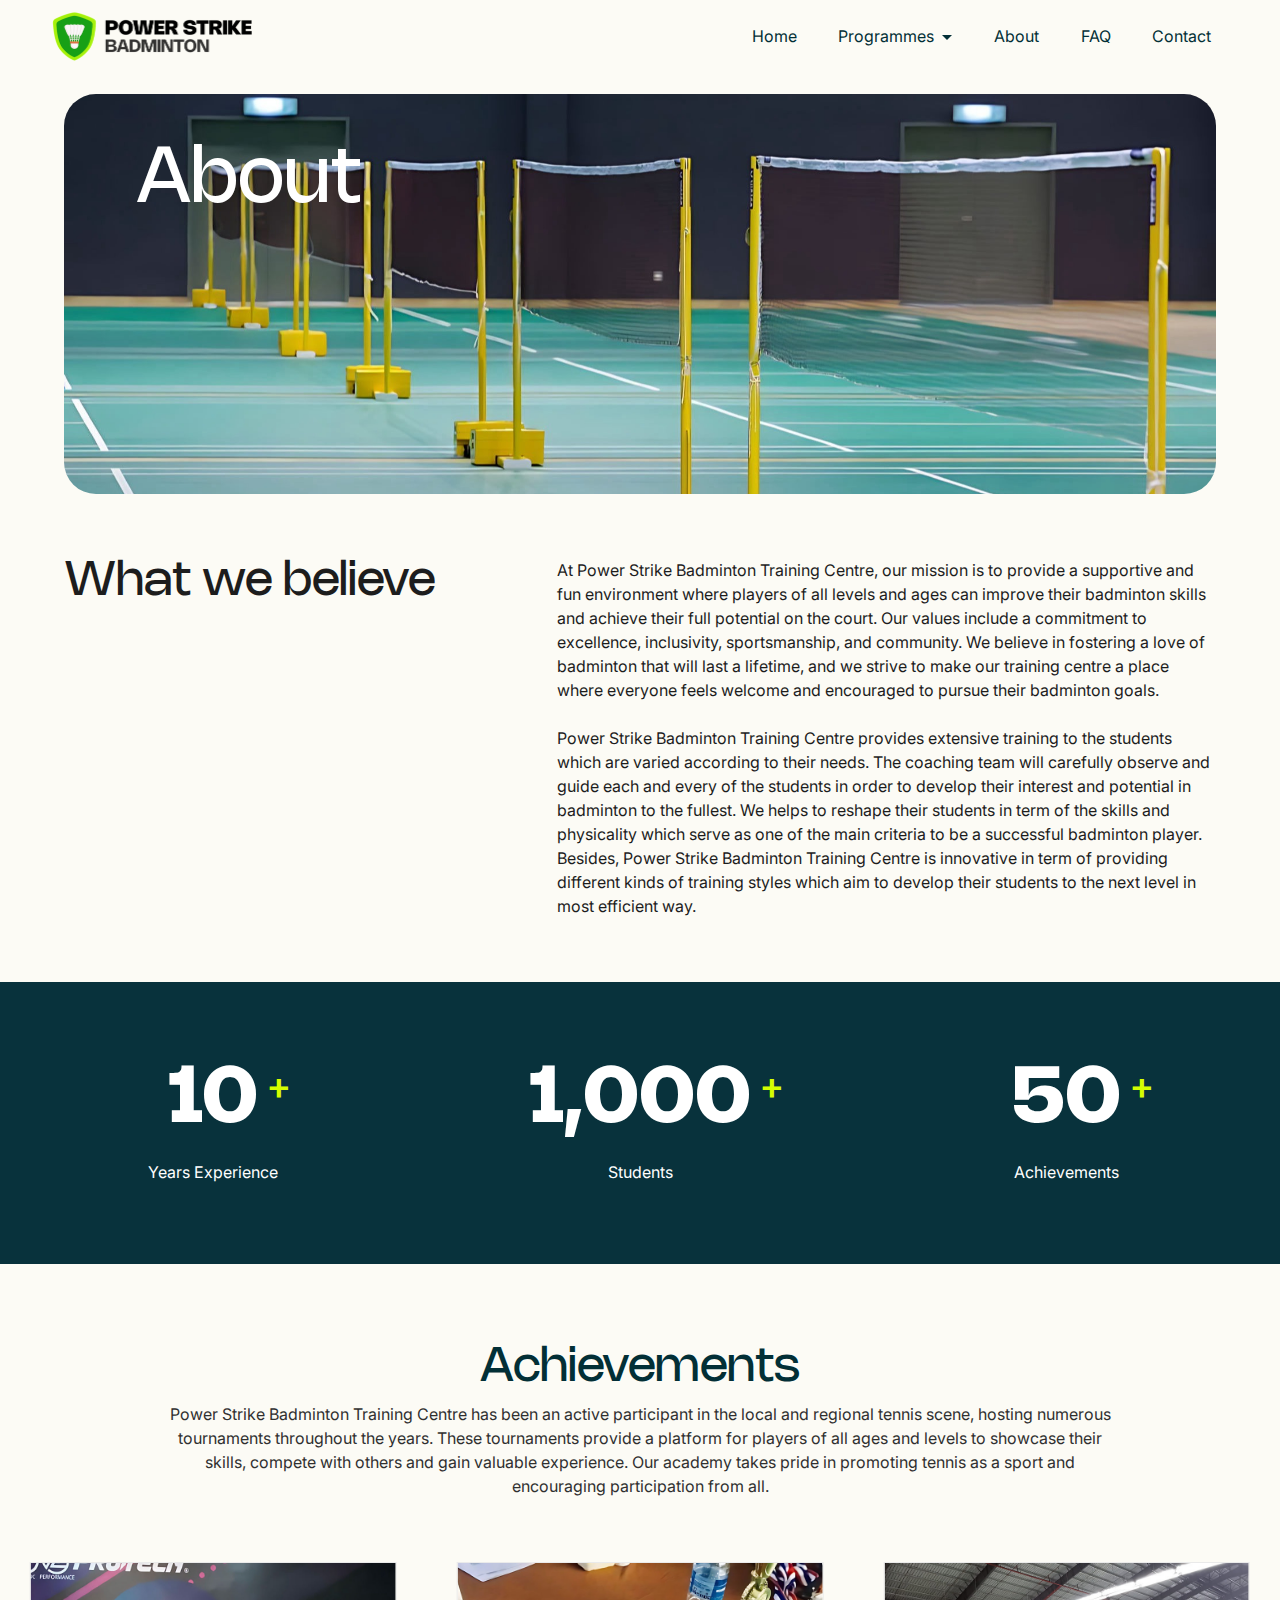
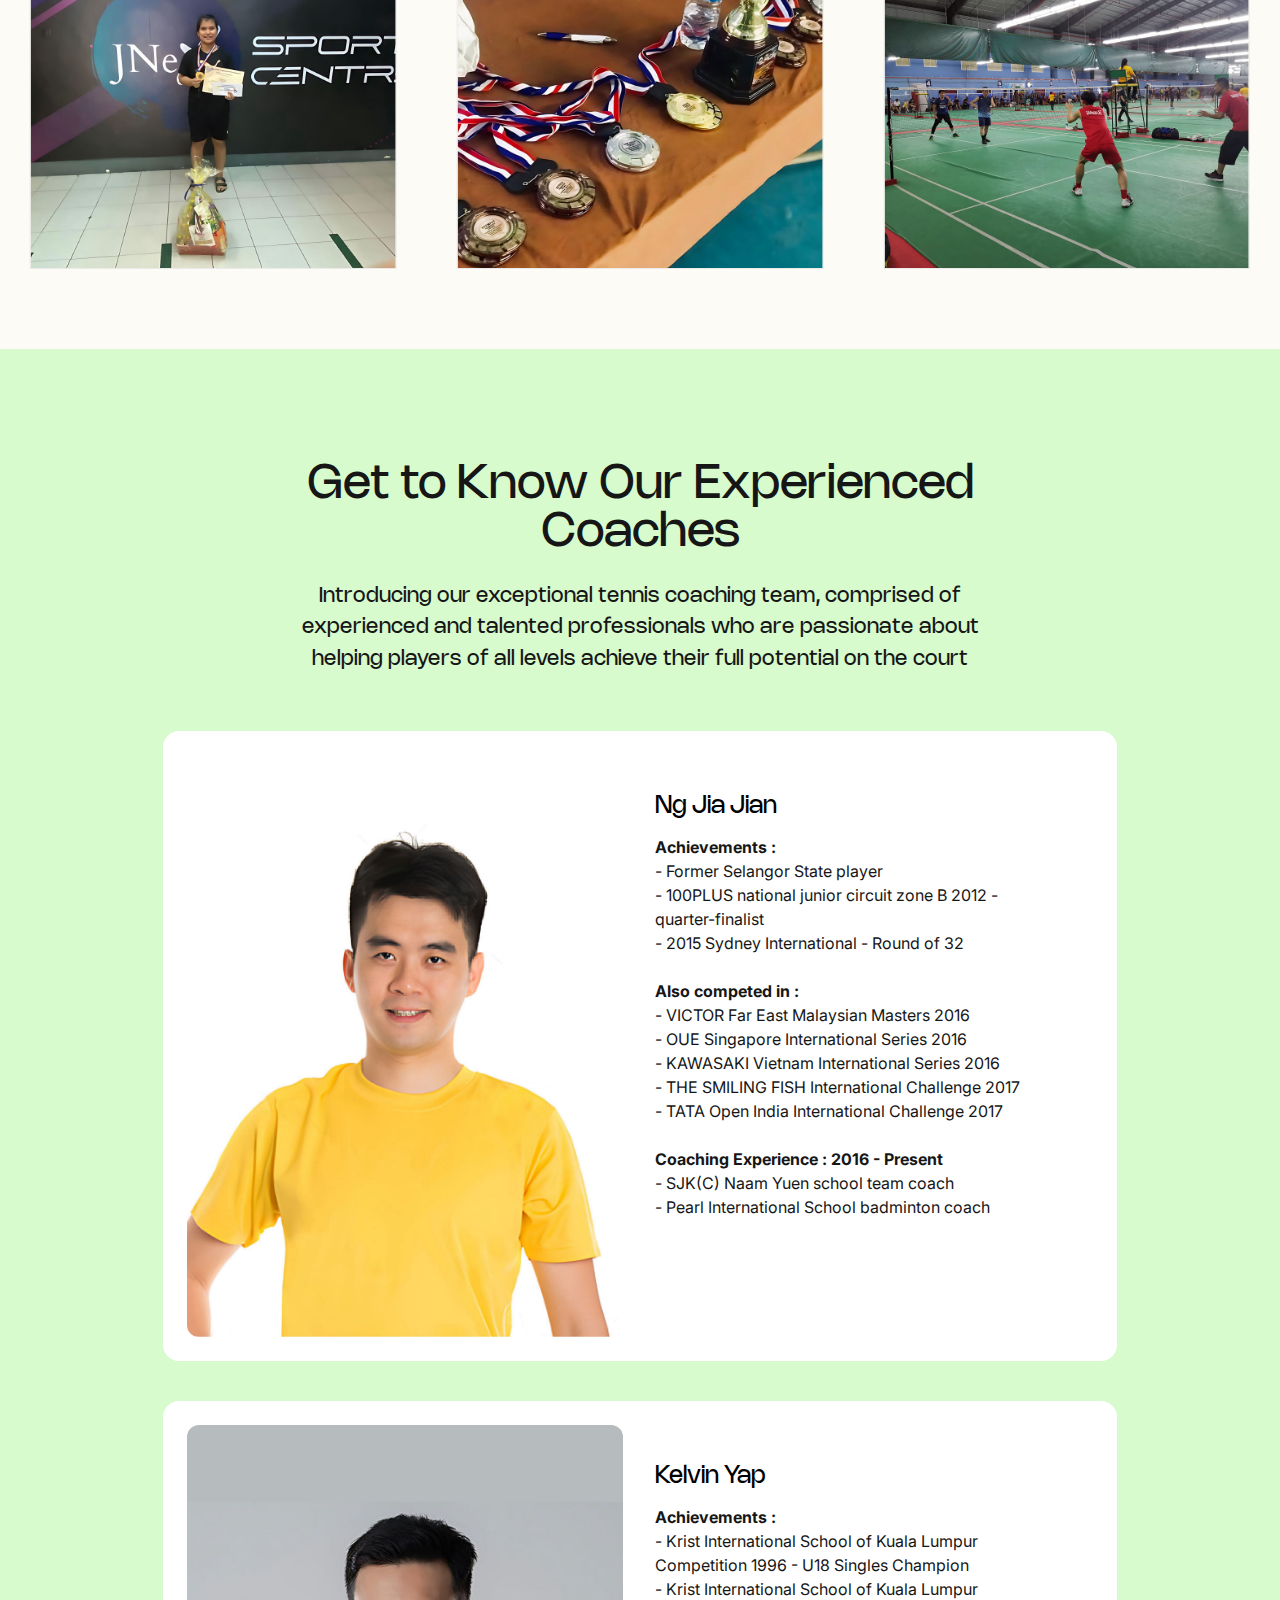
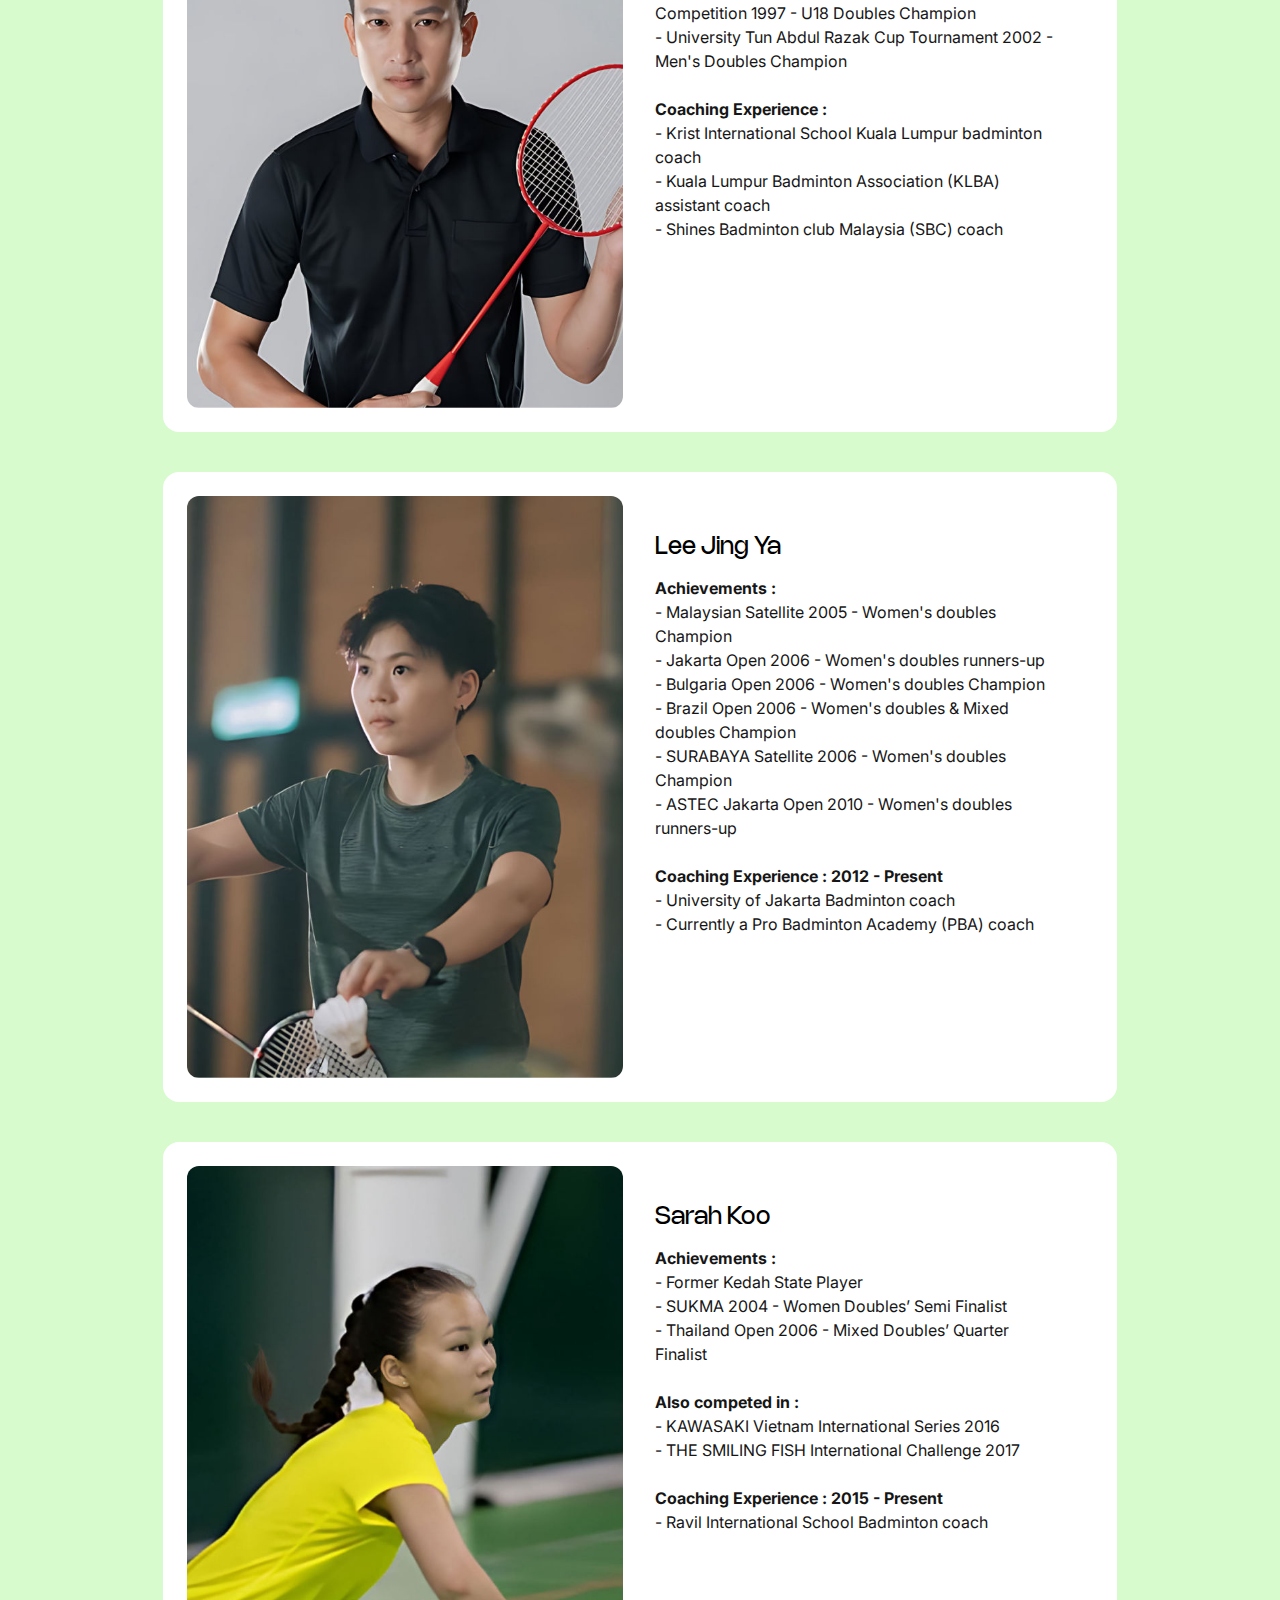
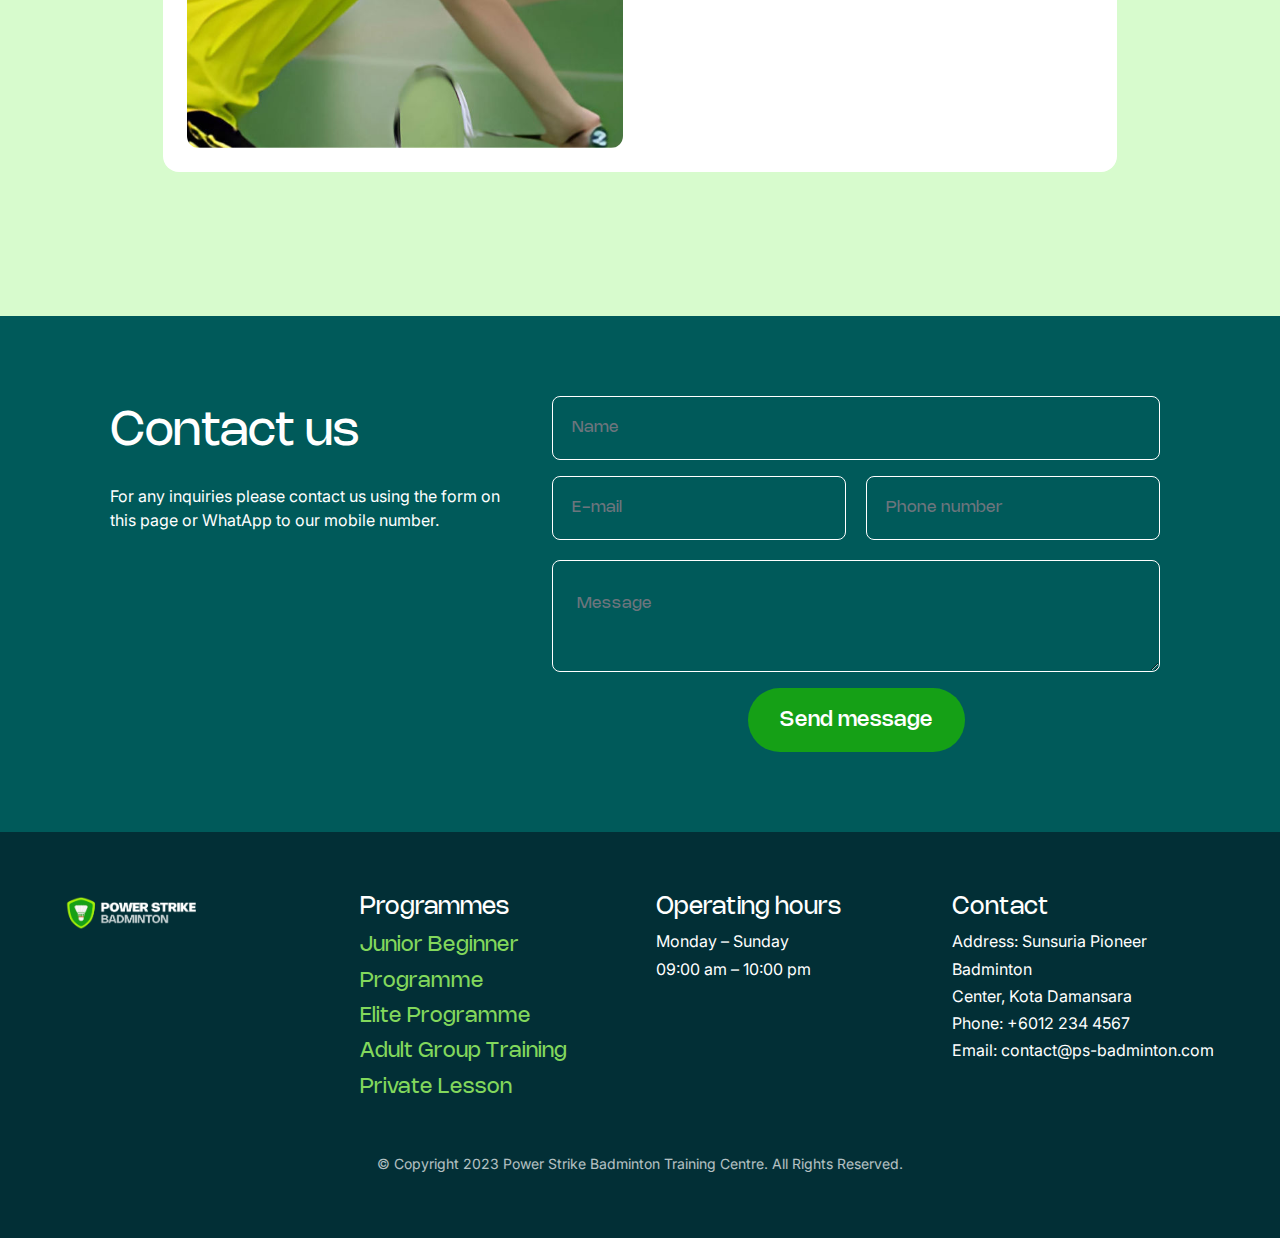
==== commit f3f3c4d1: "create github pages" ====
--- a/about.html
+++ b/about.html
@@ -116,7 +116,7 @@
     </nav>
 </section>
 
-<div class="hero-container cid-tCViJKNo5k" style="background-color: #fcfbf5; padding: 2rem 4rem 4rem; margin-top: 0.1rem;" id="header1-1e" data-rv-view="1162">
+<div class="hero-container cid-tCViJKNo5k" style="background-color: #fcfbf5; padding: 2rem 4rem 4rem; margin-top: 0.1rem;" id="header1-1e" data-rv-view="179">
 <section data-bs-version="5.1" class="header1 cinemam5" group="Headers" style="border-radius: 40px; min-height:400px">
 <style>@media screen and (max-width: 768px) {
   .hero-container {
@@ -411,7 +411,7 @@
                 </div>
                 <div class="mbr-form form-wrapper" data-form-type="formoid">
 <!--Formbuilder Form-->
-<form action="https://mobirise.eu/" method="POST" class="mbr-form form-with-styler" data-form-title="Form Name"><input type="hidden" name="email" data-form-email="true" value="jYnjblwni8Kw1focTXmSZvYYYP8DaZa+QmJUXThS2k9s6iOLCx5JkVq4o4snzG18fj/Npgs60qRmQ+yqROMal8Kh+9G/bbdljhe3P6aiXqxfg/knZUmYwXWtwIV3ZNTG.MYdk7M9EK5gjt2z+Dq7BbvHUnIT3pRGuu+/7nUnxW8zQ2xUzjU2eR4+xWz3UOpDlqiyK/tUFVrXfXR+K0UDMVR1AJiA9vqwMcQmLeq+OmFwfBjDHMycC5gDRyIJKCVMO">
+<form action="https://mobirise.eu/" method="POST" class="mbr-form form-with-styler" data-form-title="Form Name"><input type="hidden" name="email" data-form-email="true" value="sho2rie/b0w2A9djxv4Tj4cdFh6DSD0ApViyb4sjVSVbyOChhKn5J4PNZsPlkWM5/dVehN1fAJApIyA4K3VwCxDVYrQ9wEMUXfDvUtrL8FEkCVfV9Anx7XLgZPMSfY+p.FTXCssfIByp6N//D47WE8JR1ctVyTMa5f3/J7QOCX7ruXjPlJBR7NRH+EYpayZGI3JjYZdSbj9Q/vJKDYkipNoFv7/SJWEphXQ2OqMcEl/5/VBRBhJHppwJ5AubXrlNI">
 <div class="row">
 <div hidden="hidden" data-form-alert="" class="alert alert-success col-12">Thank you for your interest in our coaching services! One of our team members will be in touch with you shortly to confirm your booking and answer any questions you may have.</div>
 <div hidden="hidden" data-form-alert-danger="" class="alert alert-danger col-12">Oops...! some problem!</div>
@@ -459,10 +459,10 @@
                 <h5 class="mbr-section-subtitle mbr-fonts-style mb-2 display-5">
                     Programmes</h5>
                 <ul class="list mbr-fonts-style display-4">
-                    <li class="mbr-text item-wrap"><a href="kids-tennis.html" class="text-danger">Kids tennis</a></li>
-                    <li class="mbr-text item-wrap"><a href="Junior Tennis.html" class="text-danger">Junior tennis</a></li><a href="Junior Tennis.html" class="text-primary">
-                    </a><li class="mbr-text item-wrap"><a href="adult-tennis.html" class="text-danger">Adult tennis</a></li>
-                    <li class="mbr-text item-wrap"><a href="private-session.html" class="text-danger">Private lesson</a></li>
+                    <li class="mbr-text item-wrap"><a href="junior-beginner-programme.html" class="text-danger text-primary">Junior Beginner Programme</a></li>
+                    <li class="mbr-text item-wrap"><a href="elite-programme.html" class="text-danger text-primary">Elite Programme</a></li><a href="Junior Tennis.html" class="text-primary">
+                    </a><li class="mbr-text item-wrap"><a href="adult-programme.html" class="text-danger text-primary">Adult Group Training</a></li>
+                    <li class="mbr-text item-wrap"><a href="private-lesson.html" class="text-danger text-primary">Private Lesson</a></li>
                 </ul>
             </div>
             <div class="col-12 col-md-6 col-lg-3">
@@ -476,9 +476,9 @@
                 <h5 class="mbr-section-subtitle mbr-fonts-style mb-2 display-5">
                     Contact</h5>
                 <ul class="list mbr-fonts-style display-7">
-                    <li class="mbr-text item-wrap">Address: Spin Tennis Court, 46700 Selangor</li>
+                    <li class="mbr-text item-wrap">Address: Sunsuria Pioneer Badminton</li><li class="mbr-text item-wrap">Center, Kota Damansara</li>
                     <li class="mbr-text item-wrap">Phone: +6012 234 4567</li>
-                    <li class="mbr-text item-wrap"><span style="font-size: 1rem;">Email: spin.tennis@academy.com</span><br></li>
+                    <li class="mbr-text item-wrap"><span style="font-size: 1rem;">Email: contact@ps-badminton.com</span><br></li>
                 </ul>
             </div>
             <div class="col-12 mt-5">
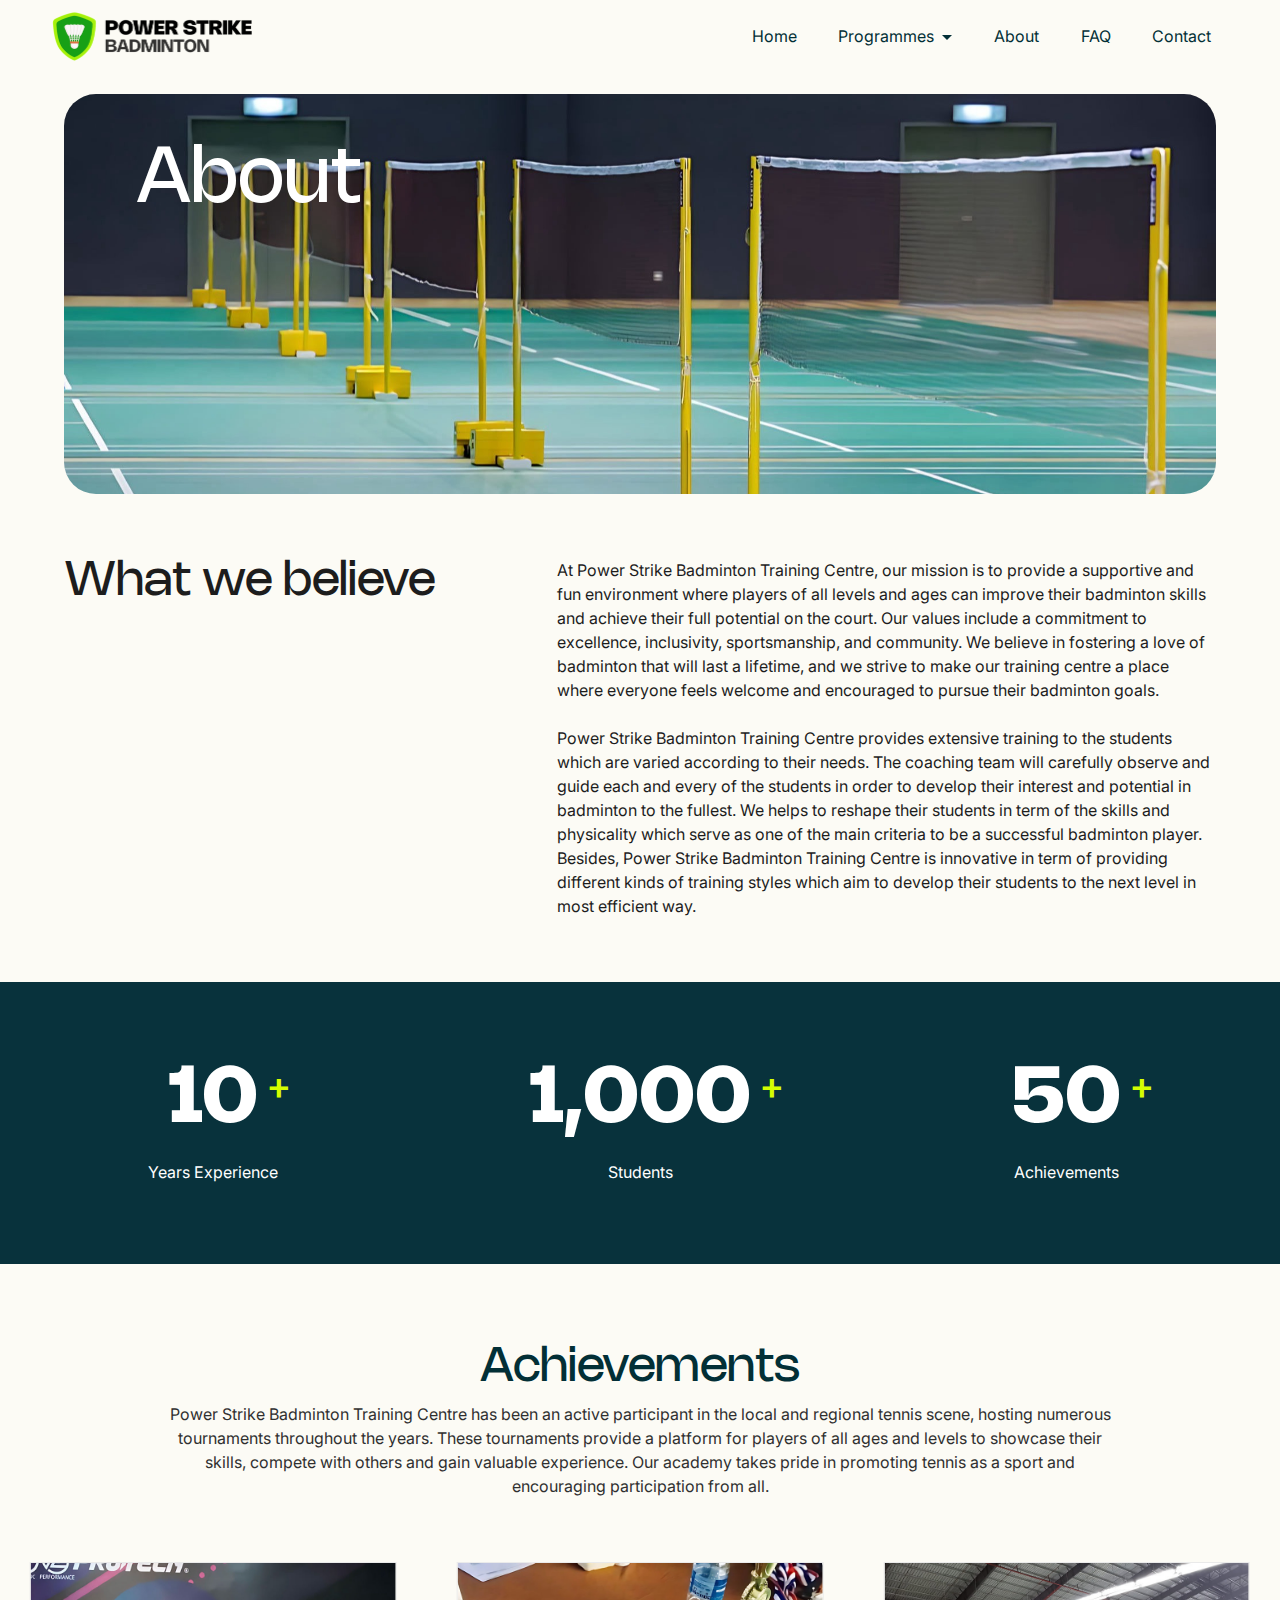
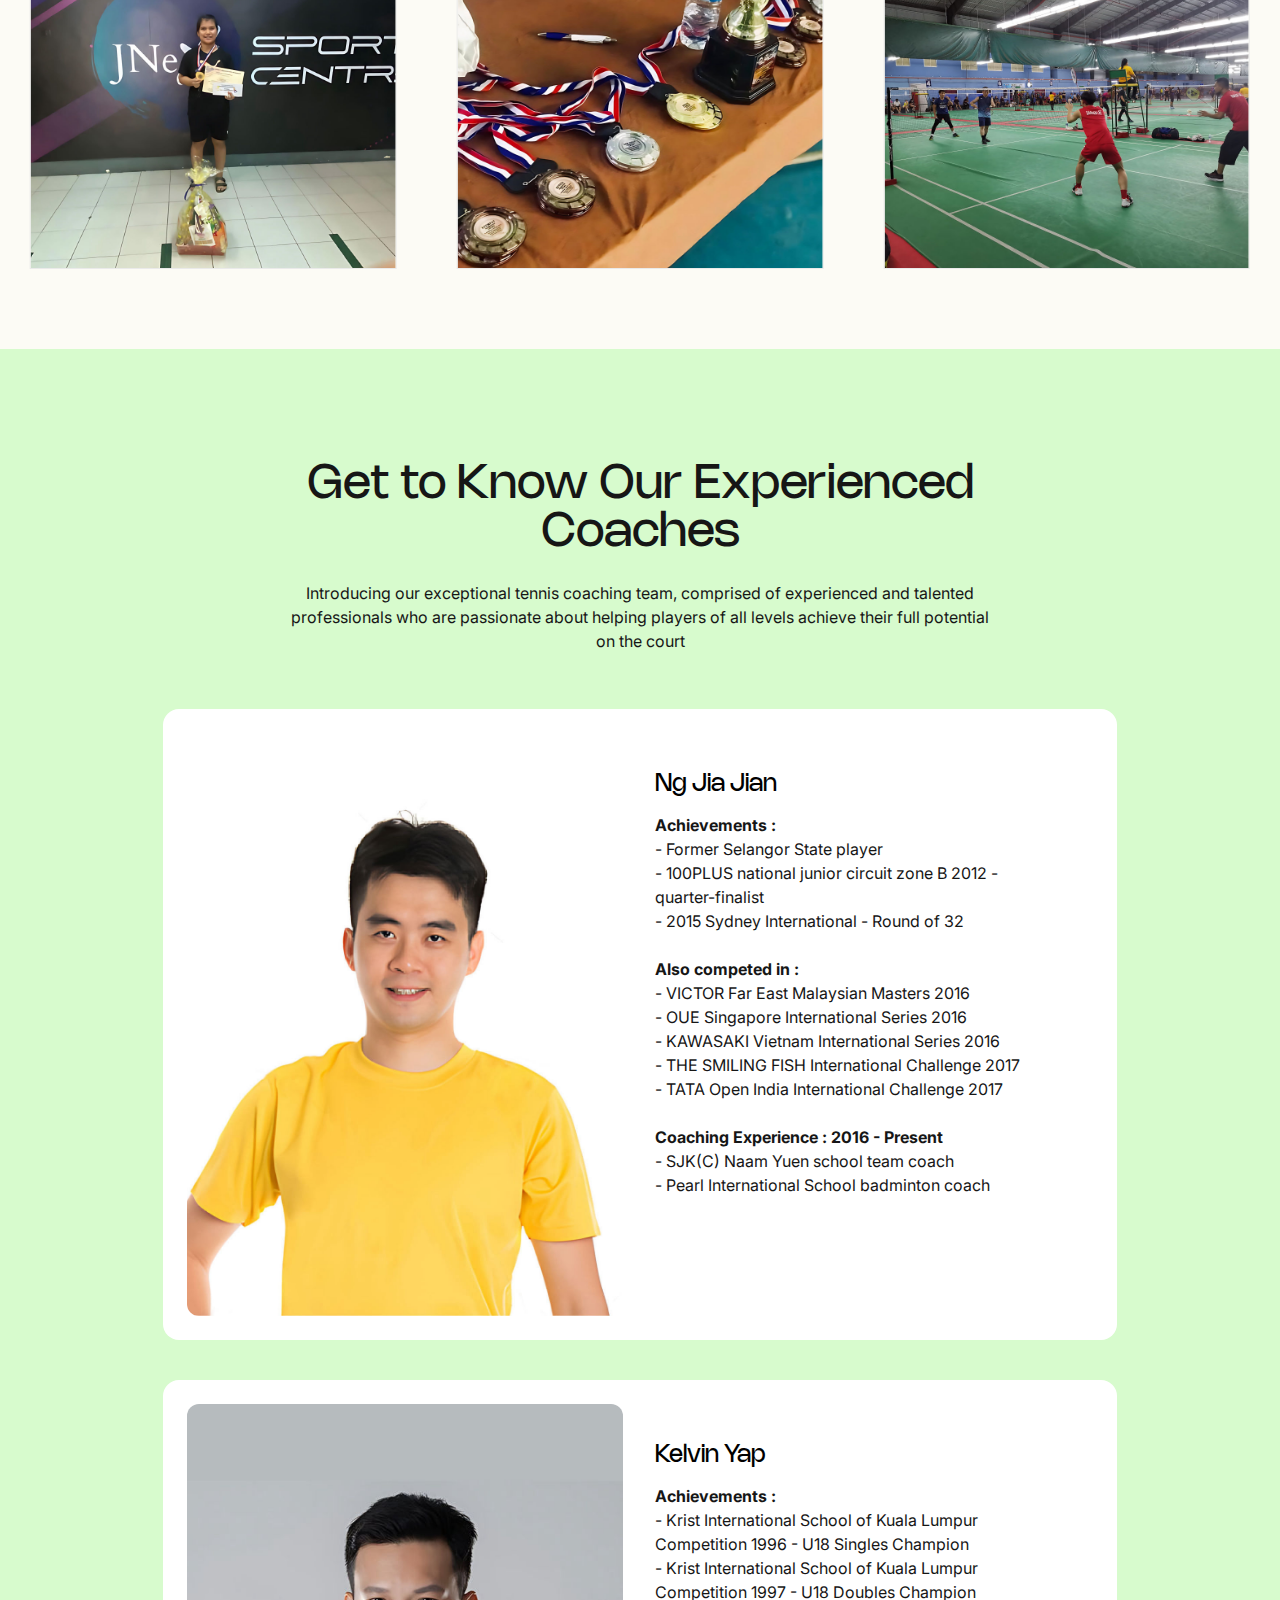
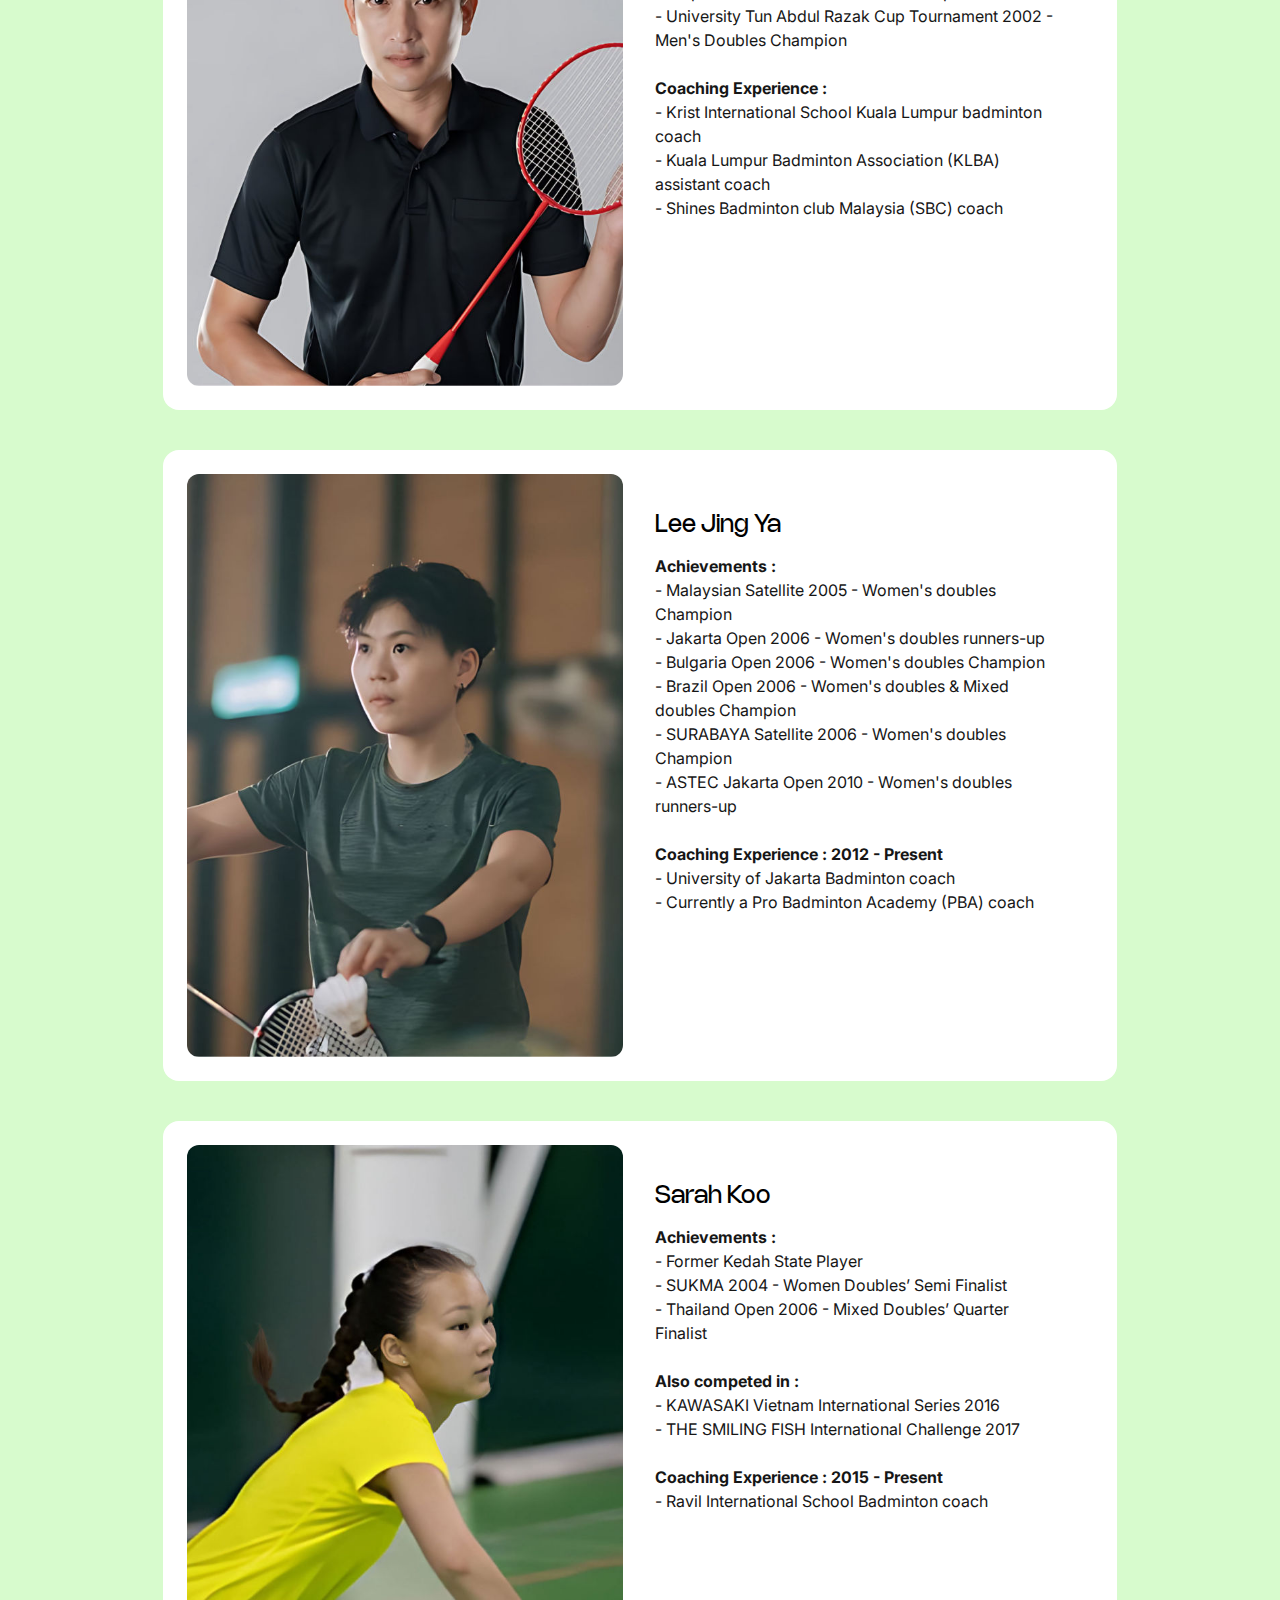
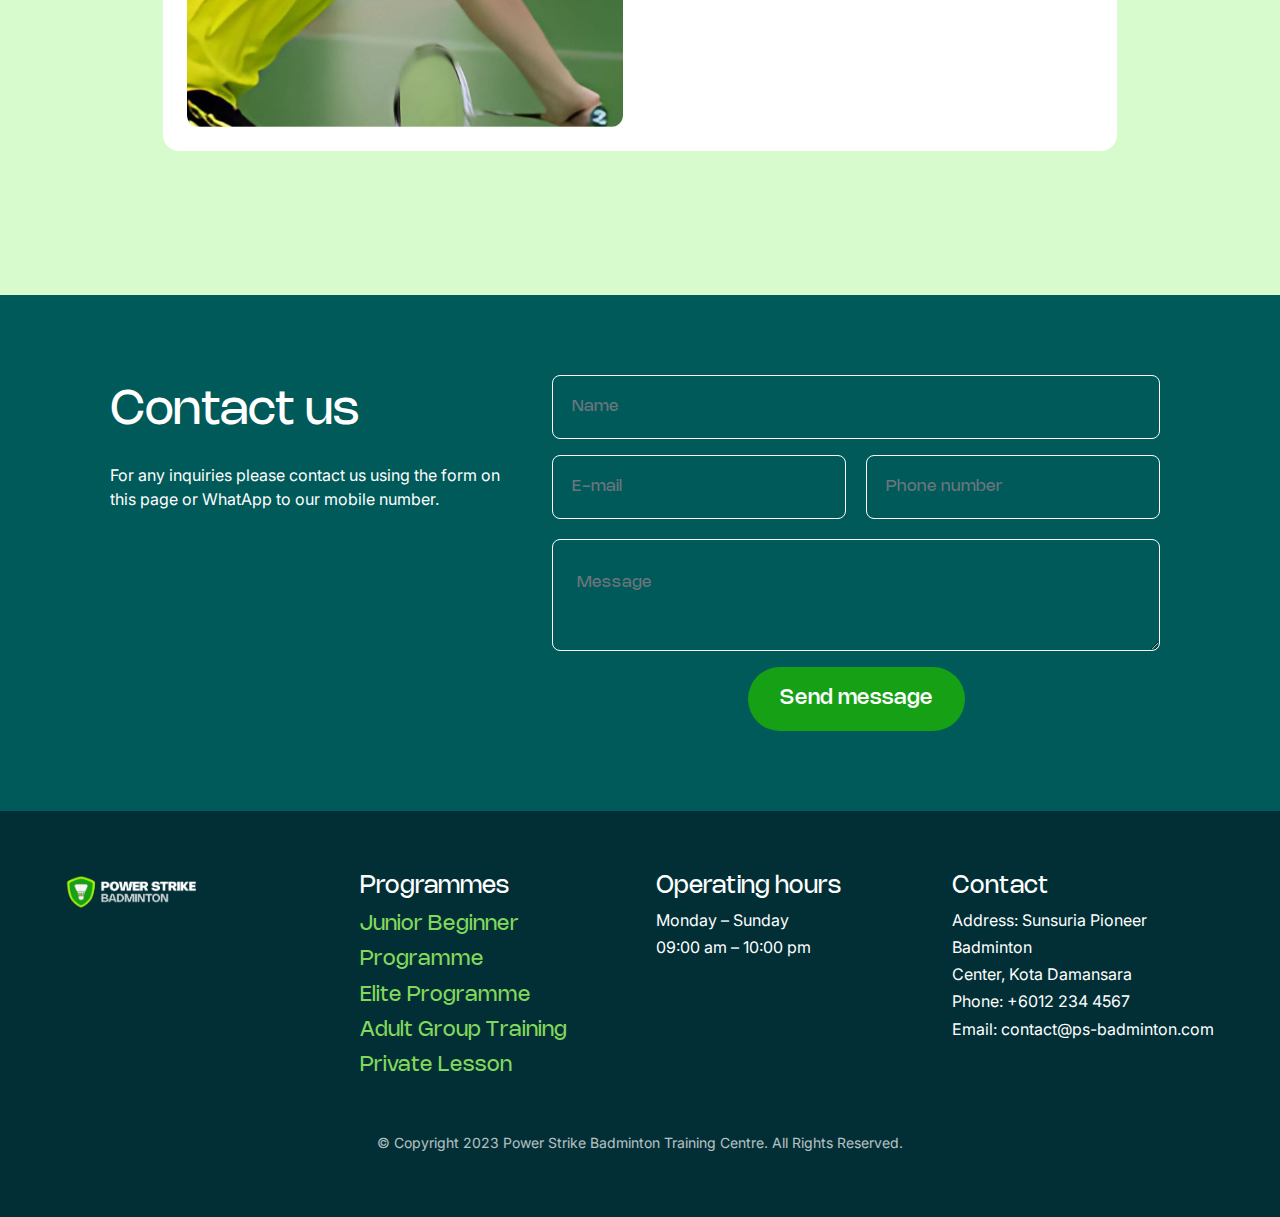
==== commit df4bf445: "create github pages" ====
--- a/about.html
+++ b/about.html
@@ -116,7 +116,7 @@
     </nav>
 </section>
 
-<div class="hero-container cid-tCViJKNo5k" style="background-color: #fcfbf5; padding: 2rem 4rem 4rem; margin-top: 0.1rem;" id="header1-1e" data-rv-view="179">
+<div class="hero-container cid-tCViJKNo5k" style="background-color: #fcfbf5; padding: 2rem 4rem 4rem; margin-top: 0.1rem;" id="header1-1e" data-rv-view="322">
 <section data-bs-version="5.1" class="header1 cinemam5" group="Headers" style="border-radius: 40px; min-height:400px">
 <style>@media screen and (max-width: 768px) {
   .hero-container {
@@ -317,7 +317,7 @@
             <div class="col-12">
                 <div class="title-container">
                     <h3 class="mbr-section-title mb-0 mbr-fonts-style align-center display-2">Get to Know Our Experienced Coaches</h3>
-                    <h4 class="mbr-section-subtitle mb-0 mbr-fonts-style align-center display-4">Introducing our exceptional tennis coaching team, comprised of experienced and talented professionals who are passionate about helping players of all levels achieve their full potential on the court</h4>
+                    <h4 class="mbr-section-subtitle mb-0 mbr-fonts-style align-center display-7">Introducing our exceptional tennis coaching team, comprised of experienced and talented professionals who are passionate about helping players of all levels achieve their full potential on the court</h4>
                 </div>
             </div>
         </div>
@@ -411,7 +411,7 @@
                 </div>
                 <div class="mbr-form form-wrapper" data-form-type="formoid">
 <!--Formbuilder Form-->
-<form action="https://mobirise.eu/" method="POST" class="mbr-form form-with-styler" data-form-title="Form Name"><input type="hidden" name="email" data-form-email="true" value="sho2rie/b0w2A9djxv4Tj4cdFh6DSD0ApViyb4sjVSVbyOChhKn5J4PNZsPlkWM5/dVehN1fAJApIyA4K3VwCxDVYrQ9wEMUXfDvUtrL8FEkCVfV9Anx7XLgZPMSfY+p.FTXCssfIByp6N//D47WE8JR1ctVyTMa5f3/J7QOCX7ruXjPlJBR7NRH+EYpayZGI3JjYZdSbj9Q/vJKDYkipNoFv7/SJWEphXQ2OqMcEl/5/VBRBhJHppwJ5AubXrlNI">
+<form action="https://mobirise.eu/" method="POST" class="mbr-form form-with-styler" data-form-title="Form Name"><input type="hidden" name="email" data-form-email="true" value="znKl9dMPz5/Z+WSgKx+J2sva9Ova/EkyLq3SRp67g2YEUH/jirzVEAPPUzqlsDkgEsskvLnfjOy1+OMuwrUXus02nBHhSCtGVnBoZGai3jVhgEIfRPRGhiqA4vPmU1mM.GrFBNf7JGBJWbZERngylc8/1fPp/QhNf6ODLRLja1mQOUoSZ3X/KZA9Szs5bxK2ZRfbLoR/jamCSiX67m0RBn6MkvN2AqeSRsGonLyeDjkxgCwMktpj4T1OglJ5N0D58">
 <div class="row">
 <div hidden="hidden" data-form-alert="" class="alert alert-success col-12">Thank you for your interest in our coaching services! One of our team members will be in touch with you shortly to confirm your booking and answer any questions you may have.</div>
 <div hidden="hidden" data-form-alert-danger="" class="alert alert-danger col-12">Oops...! some problem!</div>
